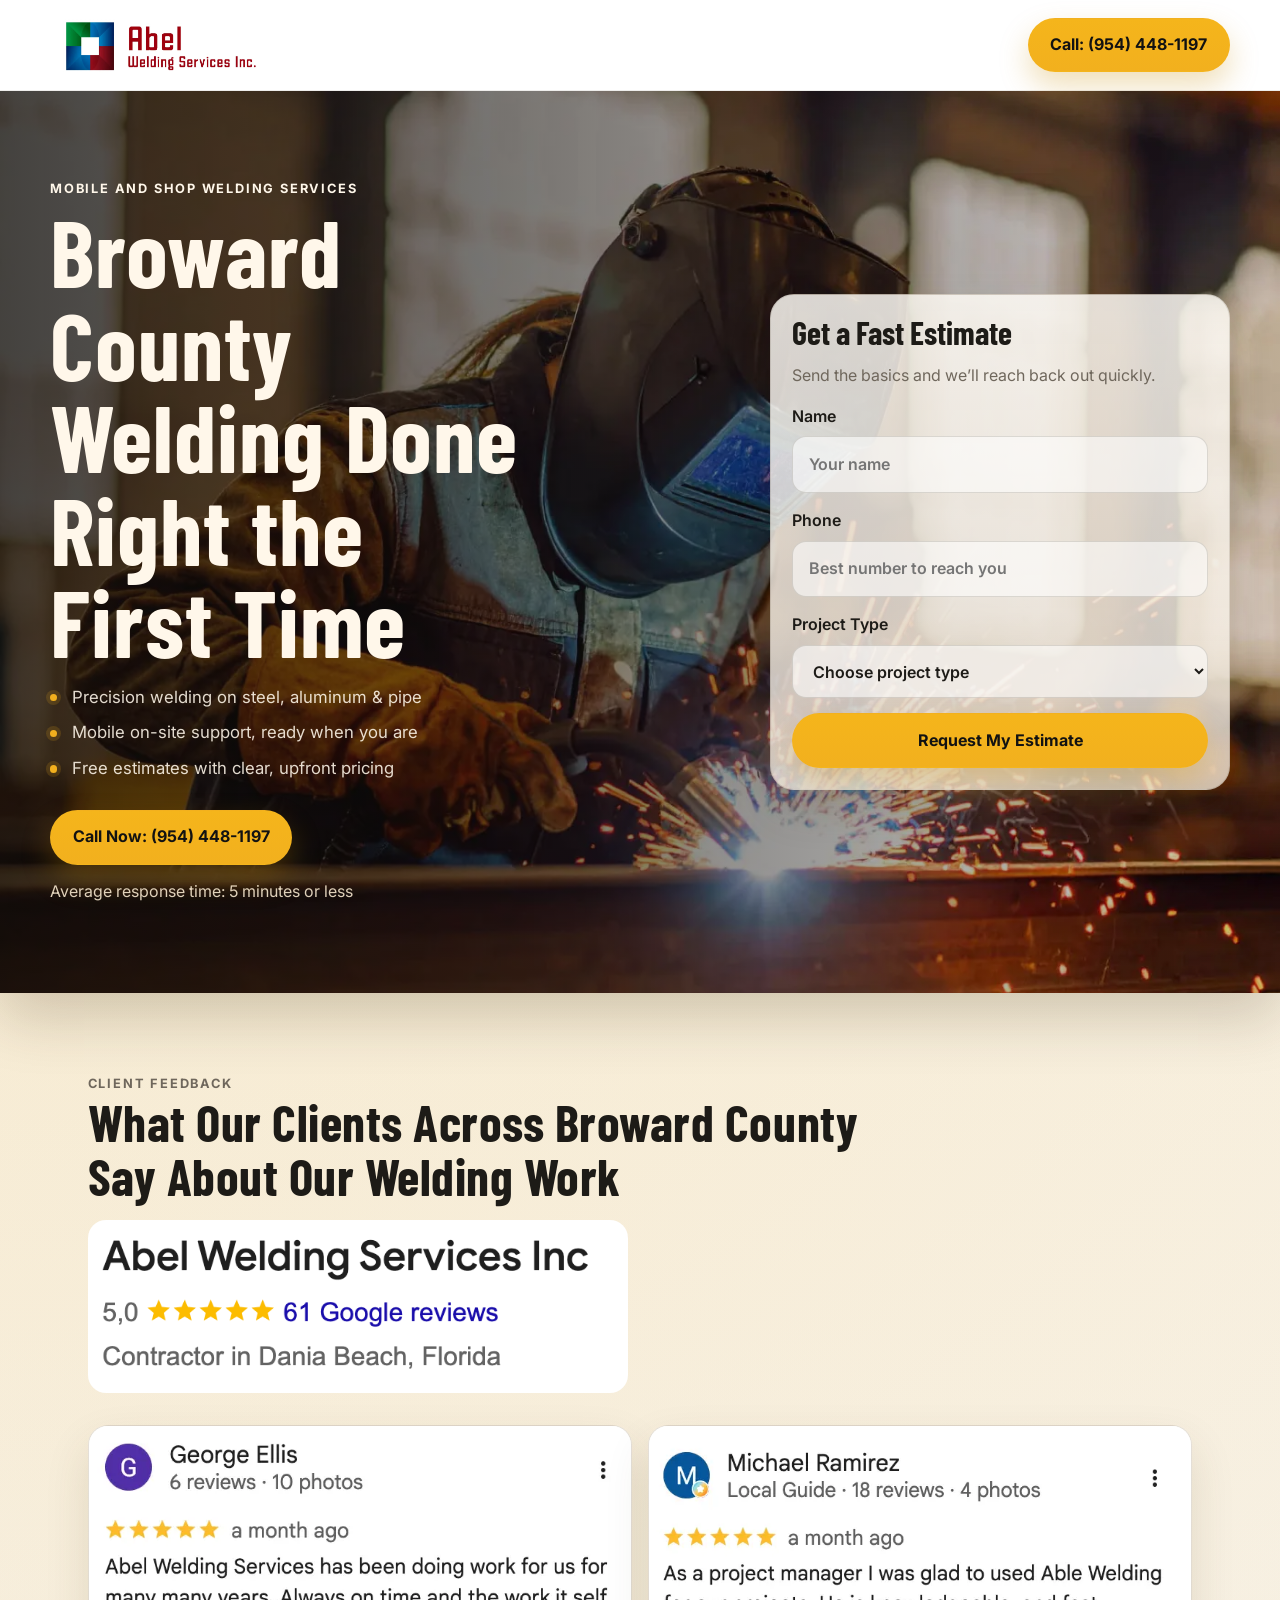
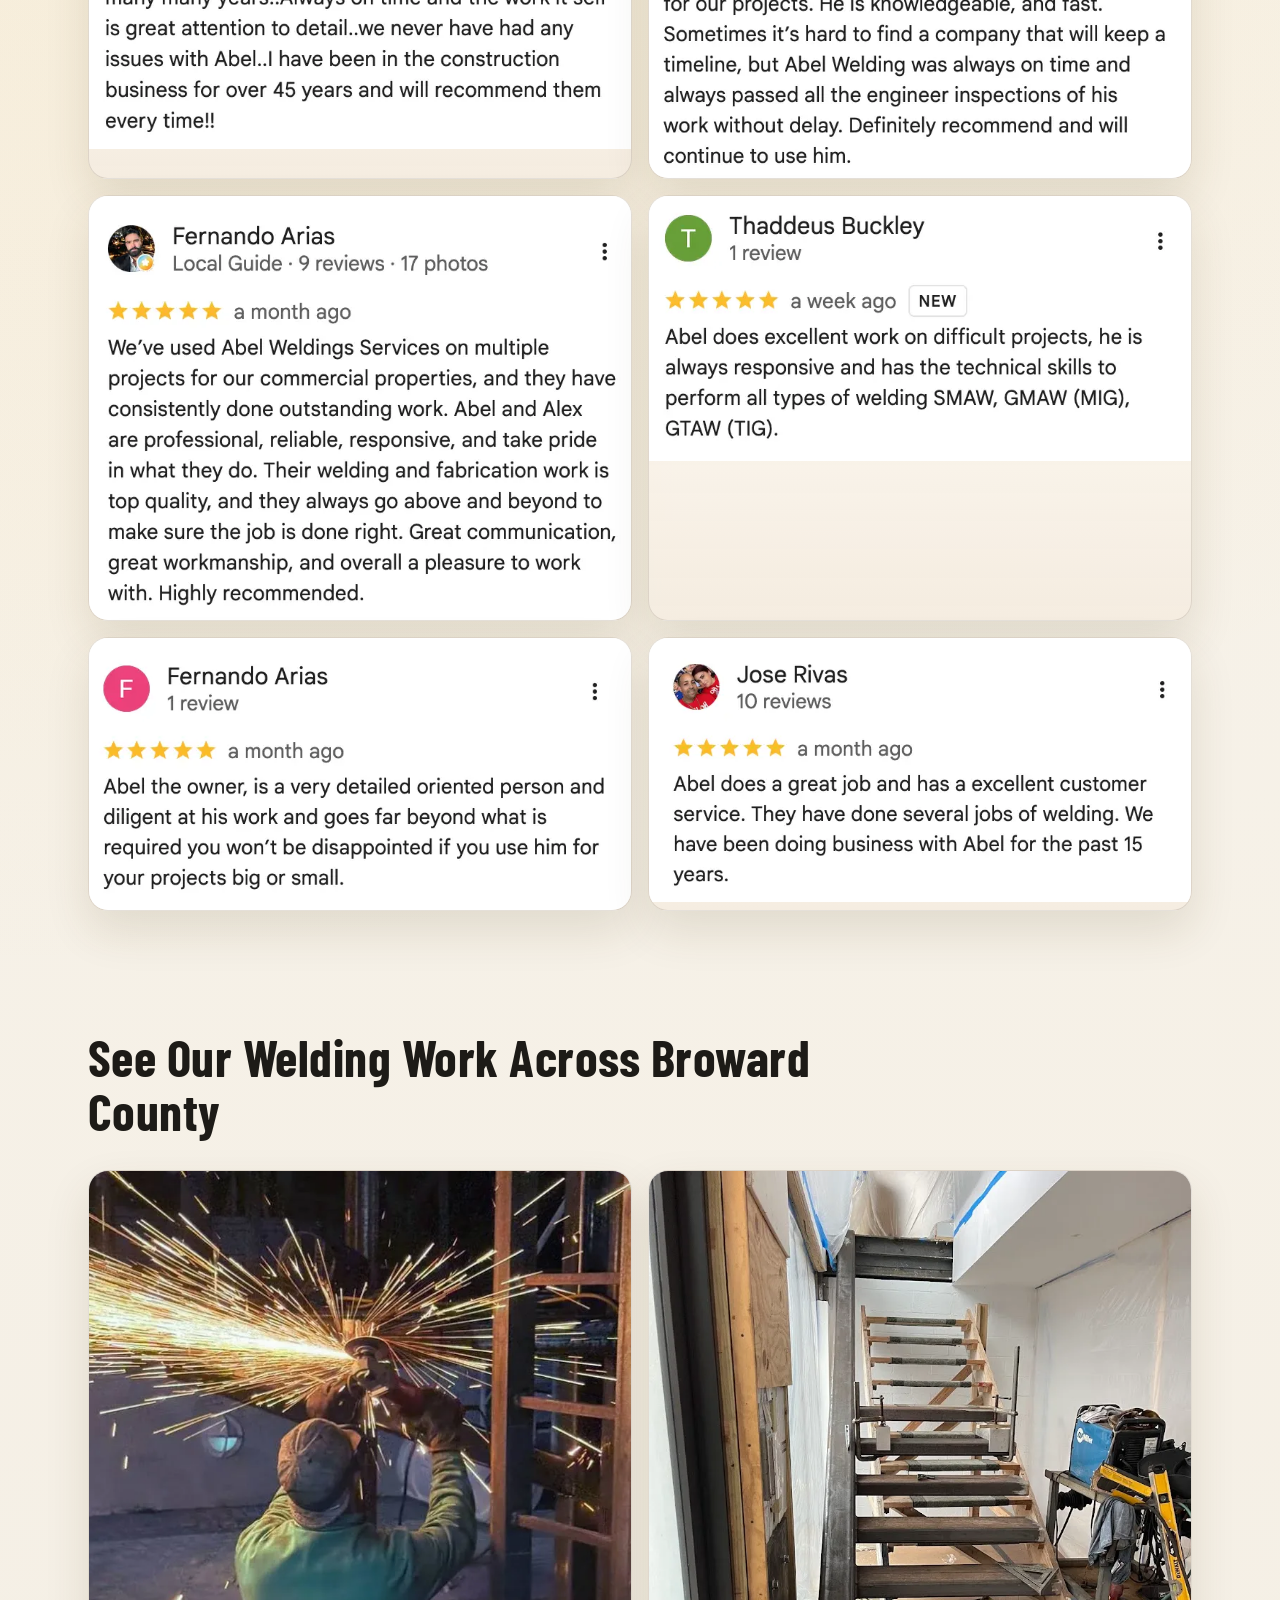
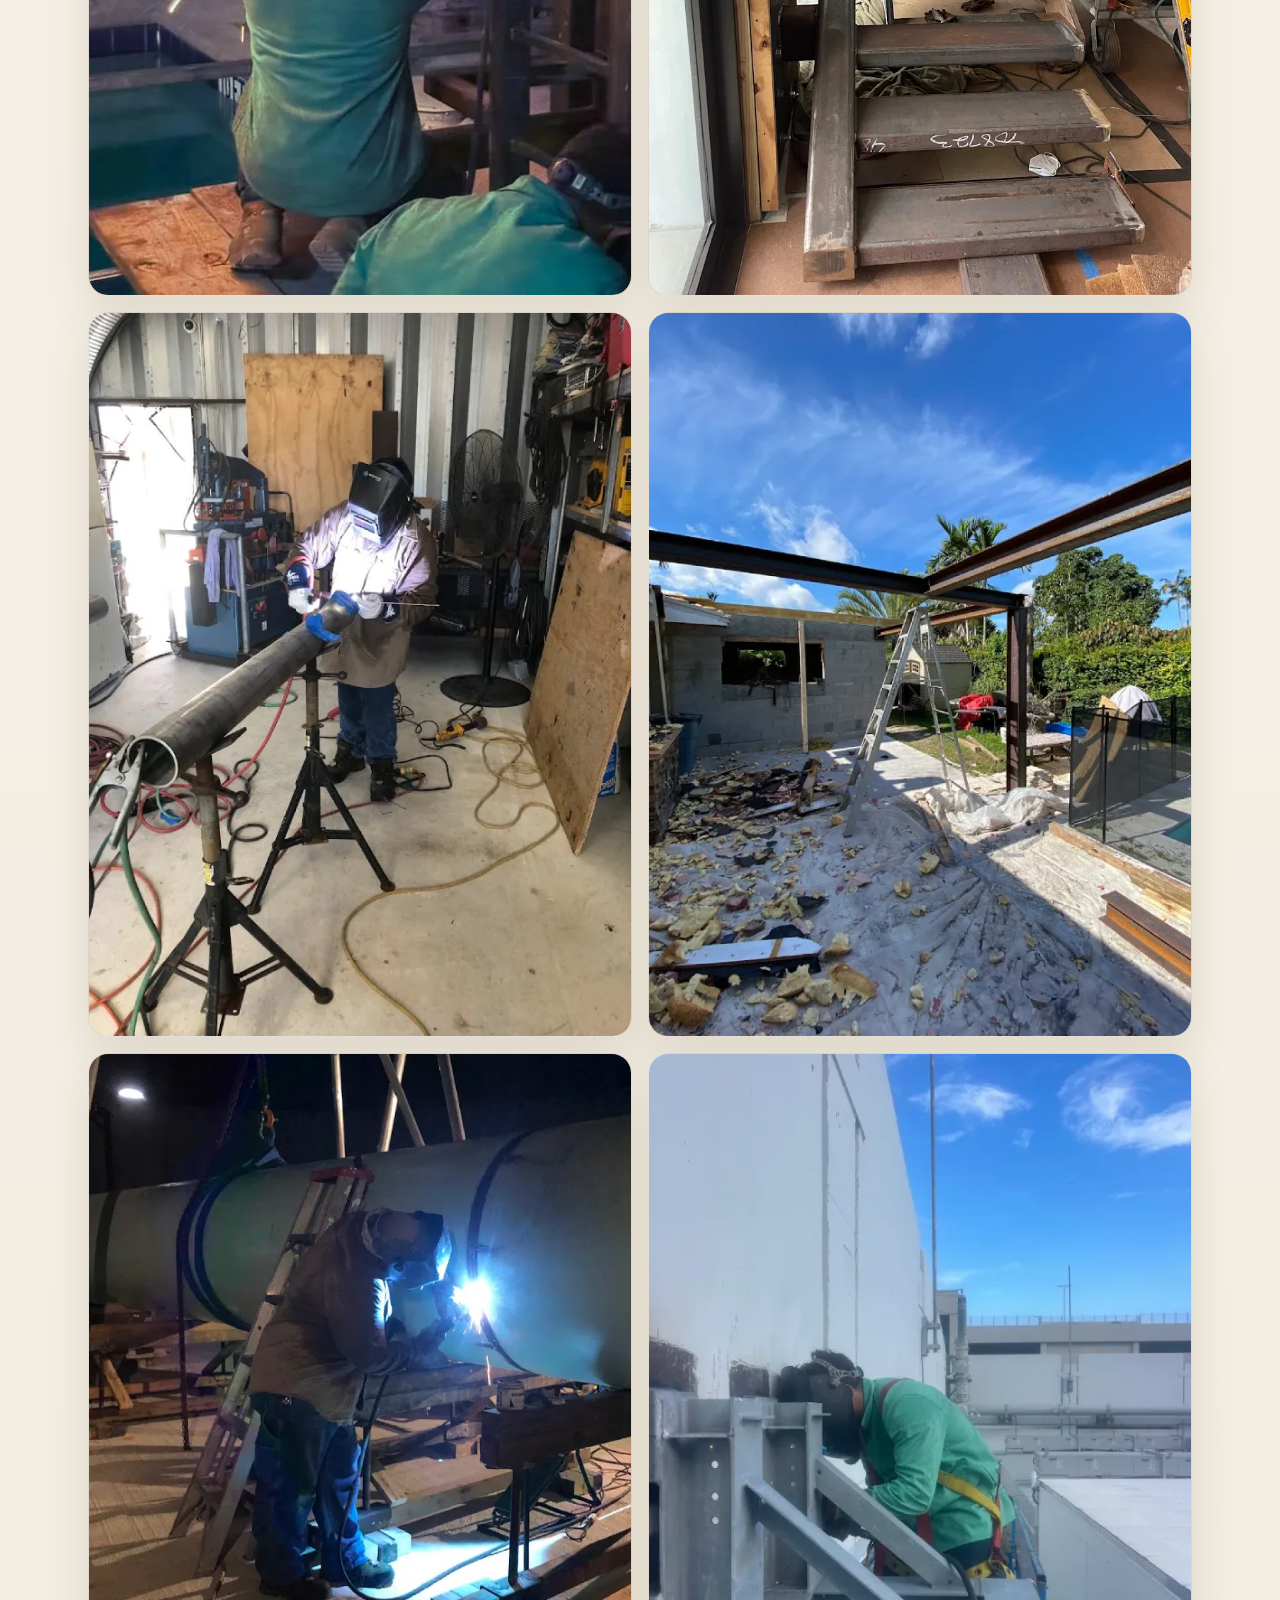
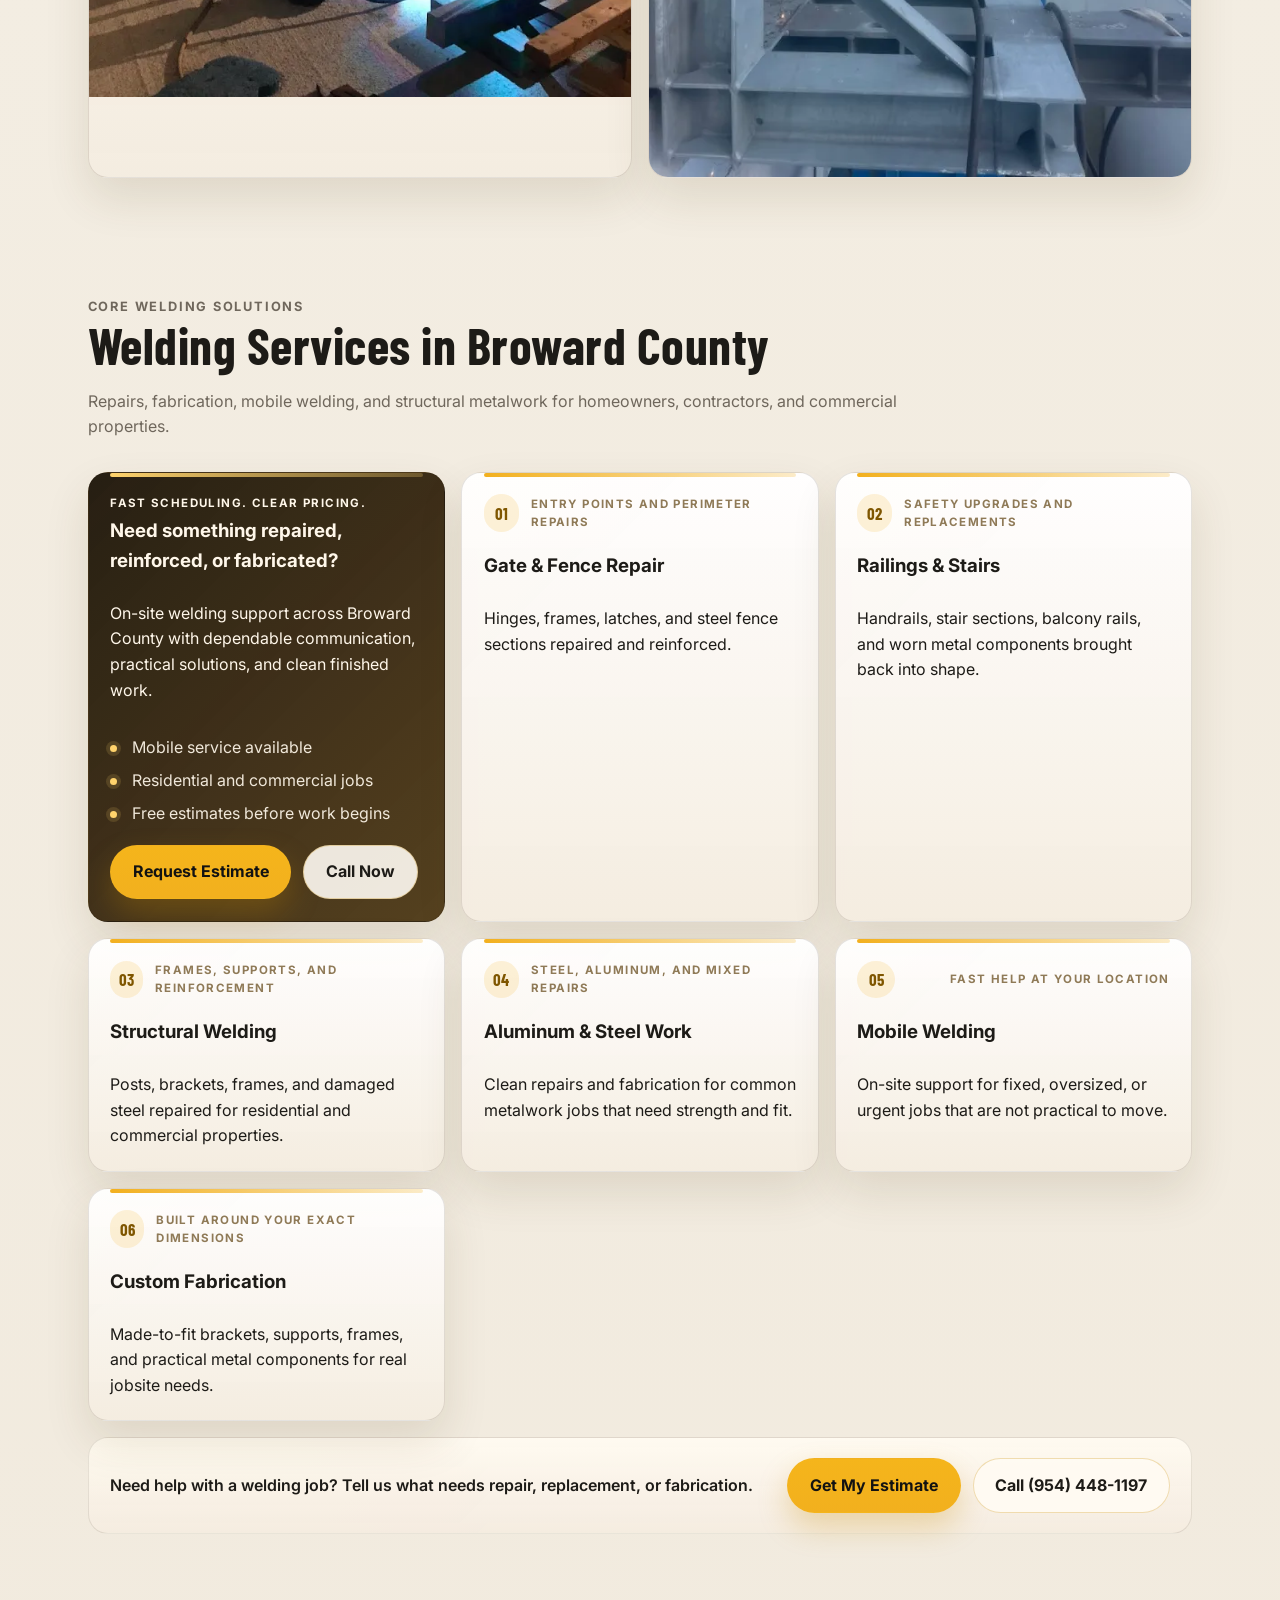
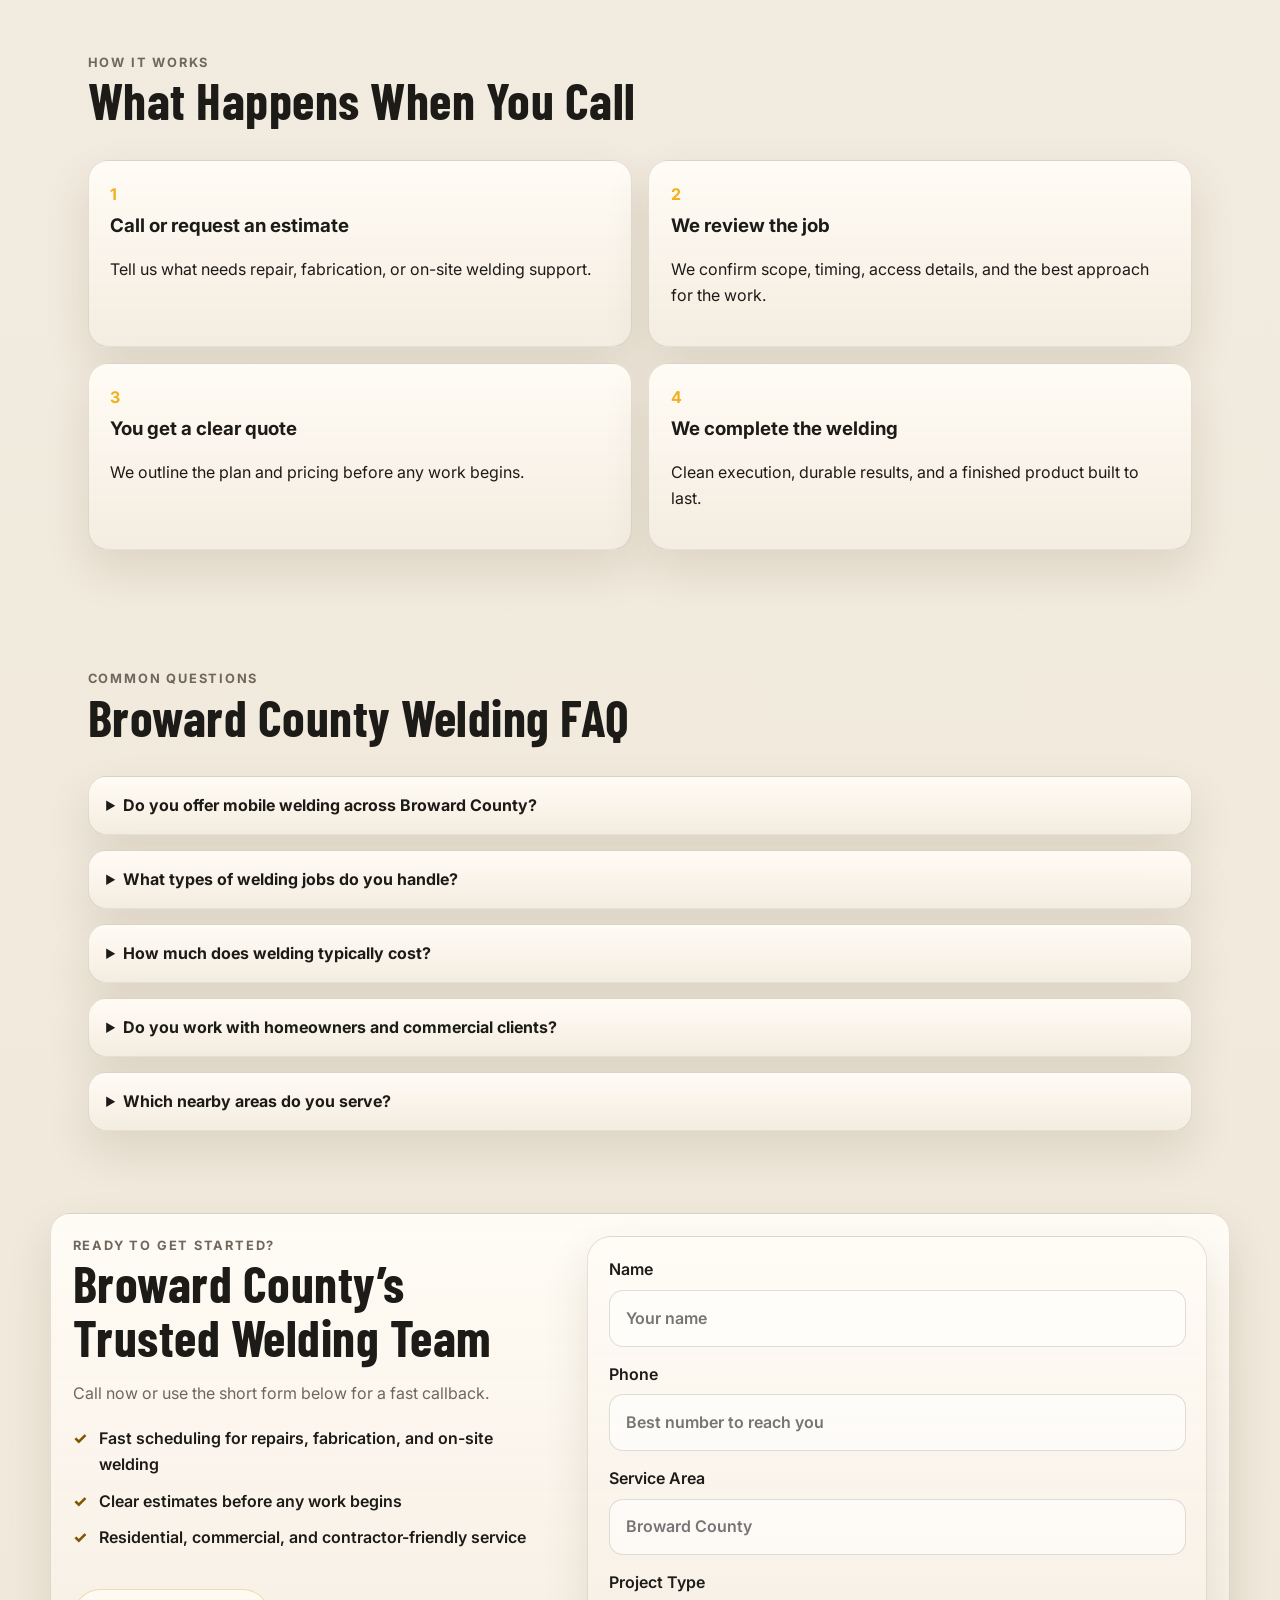
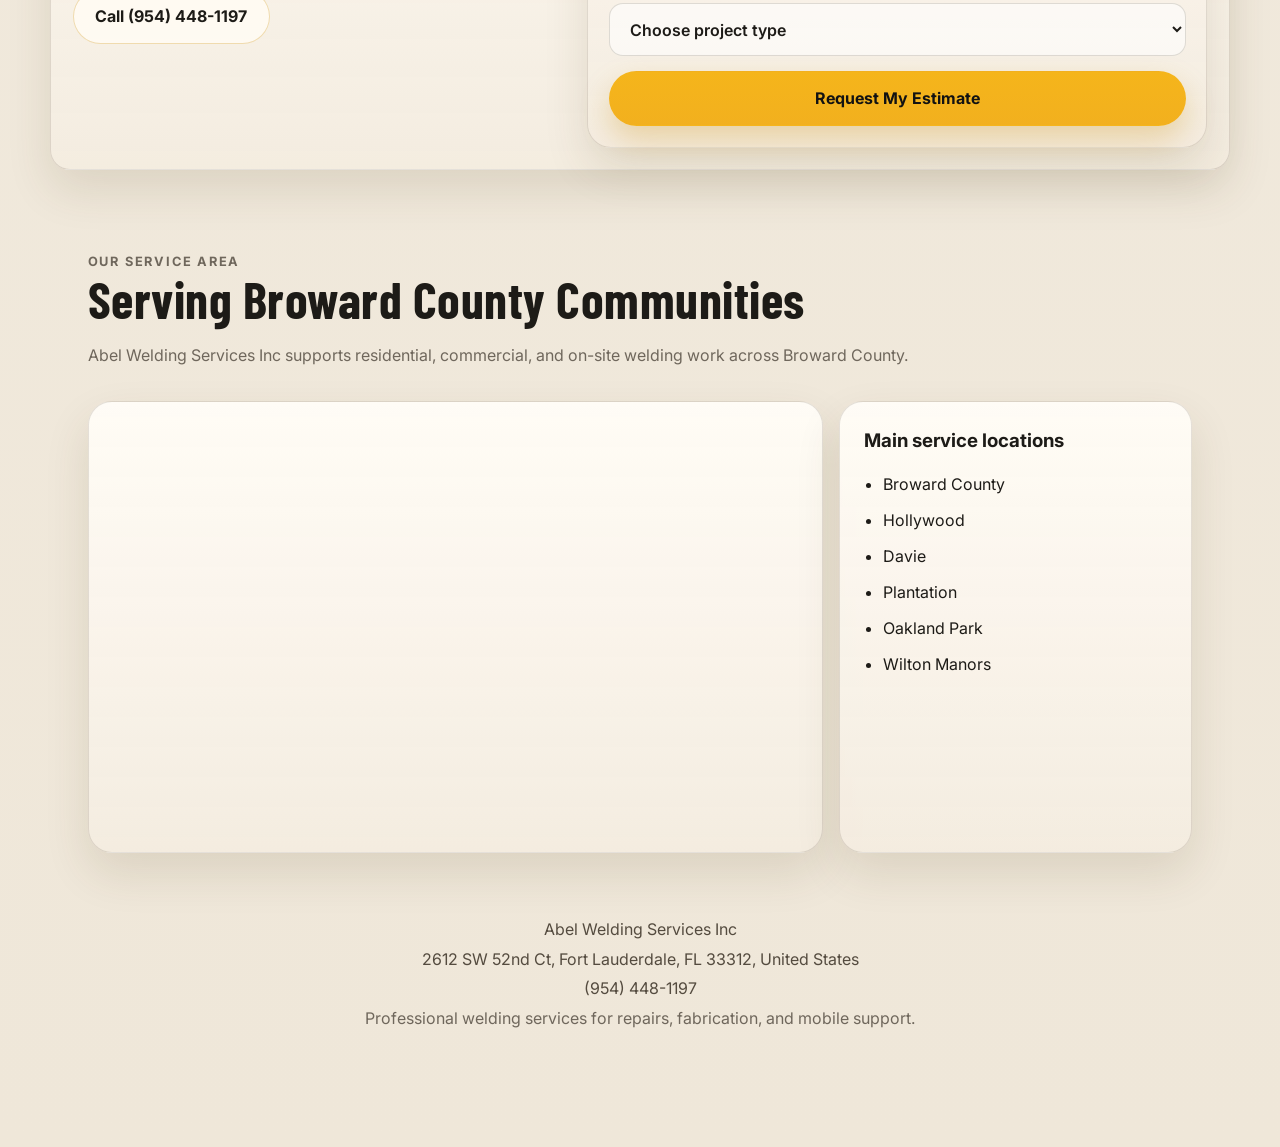
==== index.html @ 149d322f "style: standardize landing page galleries" ====
<!DOCTYPE html>
<html lang="en">
  <head>
    <!-- Google tag (gtag.js) -->
    <script async src="https://www.googletagmanager.com/gtag/js?id=AW-18290450782"></script>
    <script>
      window.dataLayer = window.dataLayer || [];
      function gtag() { dataLayer.push(arguments); }
      gtag("js", new Date());

      gtag("config", "AW-18290450782");
    </script>
    <script>
      function updateTrackedPhoneNumbers(formatted_number, mobile_number) {
        const phonePattern = /\(?954\)?[-.\s]*448[-.\s]*1197/g;
        document.querySelectorAll('a[href^="tel:"]').forEach((link) => {
          link.href = "tel:" + mobile_number;
          link.textContent = link.textContent.replace(phonePattern, formatted_number);
        });
      }

      gtag("config", "AW-18290450782/YguZCLyflNAcEN7CyJFE", {
        phone_conversion_number: "(954) 448-1197",
        phone_conversion_callback: updateTrackedPhoneNumbers
      });
    </script>
    <meta charset="UTF-8" />
    <!-- Google Tag Manager -->
    <script>
      (function(w, d, s, l, i) {
        w[l] = w[l] || [];
        w[l].push({ "gtm.start": new Date().getTime(), event: "gtm.js" });
        var f = d.getElementsByTagName(s)[0],
          j = d.createElement(s),
          dl = l != "dataLayer" ? "&l=" + l : "";
        j.async = true;
        j.src = "https://www.googletagmanager.com/gtm.js?id=" + i + dl;
        f.parentNode.insertBefore(j, f);
      })(window, document, "script", "dataLayer", "GTM-NHBSQKVM");
    </script>
    <!-- End Google Tag Manager -->
    <meta name="viewport" content="width=device-width, initial-scale=1.0" />
    <title>Abel Welding Services | Broward County Welding</title>
    <meta
      name="description"
      content="Abel Welding Services provides residential, commercial, mobile, and repair welding across Broward County with fast response times and free estimates."
    />
    <link rel="preconnect" href="https://fonts.googleapis.com" />
    <link rel="preconnect" href="https://fonts.gstatic.com" crossorigin />
    <link
      href="https://fonts.googleapis.com/css2?family=Barlow+Condensed:wght@500;600;700&family=Inter:wght@400;500;600;700&display=swap"
      rel="stylesheet"
    />
    <link rel="stylesheet" href="style.css" />
    <script type="application/ld+json">
      {
        "@context": "https://schema.org",
        "@type": "LocalBusiness",
        "name": "Abel Welding Services",
        "image": "",
        "telephone": "(954) 448-1197",
        "areaServed": [
          "Broward County",
          "Wilton Manors",
          "Oakland Park",
          "Plantation",
          "Davie",
          "Pompano Beach"
        ],
        "address": {
          "@type": "PostalAddress",
          "streetAddress": "2612 SW 52nd Ct",
          "addressLocality": "Fort Lauderdale",
          "postalCode": "33312",
          "addressRegion": "FL",
          "addressCountry": "US"
        },
        "priceRange": "$$",
        "url": "https://example.com"
      }
    </script>
  </head>
  <body>
    <header class="topbar">
      <a class="brand" href="#" aria-label="Abel Welding Services home">
        <img src="abel-logo.webp" alt="Abel Welding Services Inc." />
      </a>
      <a class="call-pill" href="tel:+19544481197" onclick="gtag('event', 'conversion', {'send_to': 'AW-18290450782/YguZCLyflNAcEN7CyJFE'});">Call: (954) 448-1197</a>
    </header>

    <main>
      <section class="hero">
        <div class="hero-inner">
          <div class="hero-copy">
            <p class="eyebrow">Mobile and shop welding services</p>
            <h1>Broward County Welding Done Right the First Time</h1>
            <ul class="hero-text hero-bullets">
              <li>Precision welding on steel, aluminum &amp; pipe</li>
              <li>Mobile on-site support, ready when you are</li>
              <li>Free estimates with clear, upfront pricing</li>
            </ul>
            <div class="hero-actions">
              <a class="button button-primary" href="tel:+19544481197" onclick="gtag('event', 'conversion', {'send_to': 'AW-18290450782/YguZCLyflNAcEN7CyJFE'});">Call Now: (954) 448-1197</a>
            </div>
            <p class="microcopy">Average response time: 5 minutes or less</p>
          </div>
          <div class="hero-form-wrap">
            <form
              class="quote-form hero-form-card"
              name="estimate-request"
              method="POST"
              data-netlify="true"
              netlify-honeypot="bot-field"
            >
              <input type="hidden" name="form-name" value="estimate-request" />
              <p class="form-hidden">
                <label>
                  Don’t fill this out if you're human:
                  <input name="bot-field" type="text" />
                </label>
              </p>
              <h3>Get a Fast Estimate</h3>
              <p class="hero-form-copy">Send the basics and we’ll reach back out quickly.</p>
              <label>
                Name
                <input type="text" name="name" placeholder="Your name" />
              </label>
              <label>
                Phone
                <input type="tel" name="phone" placeholder="Best number to reach you" />
              </label>
              <label>
                Project Type
                <select name="project">
                  <option selected>Choose project type</option>
                  <option>Gate or fence repair</option>
                  <option>Railing or stair repair</option>
                  <option>Structural welding</option>
                  <option>Mobile welding</option>
                  <option>Custom fabrication</option>
                </select>
              </label>
              <button class="button button-primary" type="submit">Request My Estimate</button>
            </form>
          </div>
        </div>
      </section>

      <section class="section testimonials">
        <div class="section-heading">
          <p class="eyebrow">Client feedback</p>
          <h2>What Our Clients Across Broward County Say About Our Welding Work</h2>
          <img
            class="reviews-summary-image"
            src="google-reviews-summary.png"
            alt="Abel Welding Services Inc Google reviews summary showing 5.0 stars and 61 Google reviews"
          />
        </div>
        <div class="review-grid">
          <article class="review-card">
            <img src="review-1.webp" alt="Google review from George Ellis for Abel Welding Services" />
          </article>
          <article class="review-card">
            <img src="review-2.webp" alt="Google review from Michael Ramirez for Abel Welding Services" />
          </article>
          <article class="review-card">
            <img src="review-3.webp" alt="Google review from Fernando Arias for Abel Welding Services" />
          </article>
          <article class="review-card">
            <img src="review-4.webp" alt="Google review from Thaddeus Buckley for Abel Welding Services" />
          </article>
          <article class="review-card">
            <img src="review-5.webp" alt="Google review from Fernando Arias for Abel Welding Services" />
          </article>
          <article class="review-card">
            <img src="review-6.webp" alt="Google review from Jose Rivas for Abel Welding Services" />
          </article>
        </div>
      </section>

      <section class="section gallery-section">
        <div class="section-heading">
          <h2>See Our Welding Work Across Broward County</h2>
        </div>
        <div class="gallery-grid">
          <div class="gallery-card">
            <img src="abelwelding1.webp" alt="Welder working with heavy sparks on a Broward County project" />
          </div>
          <div class="gallery-card">
            <img src="abelwelding2.webp" alt="Custom steel stair fabrication project in Broward County" />
          </div>
          <div class="gallery-card">
            <img src="abelwelding3.webp" alt="Shop welding on a steel pipe section" />
          </div>
          <div class="gallery-card">
            <img src="abelwelding4.webp" alt="Outdoor structural steel frame installation work" />
          </div>
          <div class="gallery-card">
            <img src="abelwelding5.webp" alt="Night welding work on a large pipe section" />
          </div>
          <div class="gallery-card">
            <img src="abelwelding6.webp" alt="Welder installing structural steel on site" />
          </div>
        </div>
      </section>

      <section class="section services">
        <div class="section-heading">
          <p class="eyebrow">Core welding solutions</p>
          <h2>Welding Services in Broward County</h2>
          <p>
            Repairs, fabrication, mobile welding, and structural metalwork for homeowners,
            contractors, and commercial properties.
          </p>
        </div>
        <div class="service-grid">
          <article class="service-card service-card-featured">
            <p class="service-kicker">Fast Scheduling. Clear Pricing.</p>
            <h3>Need something repaired, reinforced, or fabricated?</h3>
            <p>
              On-site welding support across Broward County with dependable communication,
              practical solutions, and clean finished work.
            </p>
            <ul class="service-feature-list">
              <li>Mobile service available</li>
              <li>Residential and commercial jobs</li>
              <li>Free estimates before work begins</li>
            </ul>
            <div class="service-feature-actions">
              <a class="button button-primary" href="#quote-anchor">Request Estimate</a>
              <a class="button button-secondary" href="tel:+19544481197" onclick="gtag('event', 'conversion', {'send_to': 'AW-18290450782/YguZCLyflNAcEN7CyJFE'});">Call Now</a>
            </div>
          </article>
          <article class="service-card">
            <div class="service-card-top">
              <span class="service-index">01</span>
              <p class="service-label">Entry points and perimeter repairs</p>
            </div>
            <h3>Gate &amp; Fence Repair</h3>
            <p>Hinges, frames, latches, and steel fence sections repaired and reinforced.</p>
          </article>
          <article class="service-card">
            <div class="service-card-top">
              <span class="service-index">02</span>
              <p class="service-label">Safety upgrades and replacements</p>
            </div>
            <h3>Railings &amp; Stairs</h3>
            <p>Handrails, stair sections, balcony rails, and worn metal components brought back into shape.</p>
          </article>
          <article class="service-card">
            <div class="service-card-top">
              <span class="service-index">03</span>
              <p class="service-label">Frames, supports, and reinforcement</p>
            </div>
            <h3>Structural Welding</h3>
            <p>Posts, brackets, frames, and damaged steel repaired for residential and commercial properties.</p>
          </article>
          <article class="service-card">
            <div class="service-card-top">
              <span class="service-index">04</span>
              <p class="service-label">Steel, aluminum, and mixed repairs</p>
            </div>
            <h3>Aluminum &amp; Steel Work</h3>
            <p>Clean repairs and fabrication for common metalwork jobs that need strength and fit.</p>
          </article>
          <article class="service-card">
            <div class="service-card-top">
              <span class="service-index">05</span>
              <p class="service-label">Fast help at your location</p>
            </div>
            <h3>Mobile Welding</h3>
            <p>On-site support for fixed, oversized, or urgent jobs that are not practical to move.</p>
          </article>
          <article class="service-card">
            <div class="service-card-top">
              <span class="service-index">06</span>
              <p class="service-label">Built around your exact dimensions</p>
            </div>
            <h3>Custom Fabrication</h3>
            <p>Made-to-fit brackets, supports, frames, and practical metal components for real jobsite needs.</p>
          </article>
        </div>
        <div class="services-cta-bar">
          <p>Need help with a welding job? Tell us what needs repair, replacement, or fabrication.</p>
          <div class="services-cta-actions">
            <a class="button button-primary" href="#quote-anchor">Get My Estimate</a>
            <a class="button button-secondary" href="tel:+19544481197" onclick="gtag('event', 'conversion', {'send_to': 'AW-18290450782/YguZCLyflNAcEN7CyJFE'});">Call (954) 448-1197</a>
          </div>
        </div>
      </section>

      <section class="section process">
        <div class="section-heading">
          <p class="eyebrow">How it works</p>
          <h2>What Happens When You Call</h2>
        </div>
        <div class="process-grid">
          <article class="process-card">
            <span>1</span>
            <h3>Call or request an estimate</h3>
            <p>Tell us what needs repair, fabrication, or on-site welding support.</p>
          </article>
          <article class="process-card">
            <span>2</span>
            <h3>We review the job</h3>
            <p>We confirm scope, timing, access details, and the best approach for the work.</p>
          </article>
          <article class="process-card">
            <span>3</span>
            <h3>You get a clear quote</h3>
            <p>We outline the plan and pricing before any work begins.</p>
          </article>
          <article class="process-card">
            <span>4</span>
            <h3>We complete the welding</h3>
            <p>Clean execution, durable results, and a finished product built to last.</p>
          </article>
        </div>
      </section>

      <section class="section faq">
        <div class="section-heading">
          <p class="eyebrow">Common questions</p>
          <h2>Broward County Welding FAQ</h2>
        </div>
        <div class="faq-list">
          <details>
            <summary>Do you offer mobile welding across Broward County?</summary>
            <p>
              Yes. Mobile welding is available for many residential, commercial, and job-site
              projects throughout Broward County.
            </p>
          </details>
          <details>
            <summary>What types of welding jobs do you handle?</summary>
            <p>
              Common requests include gates, fences, railings, stairs, support brackets,
              structural repairs, and custom metal fabrication.
            </p>
          </details>
          <details>
            <summary>How much does welding typically cost?</summary>
            <p>
              Pricing depends on the material, access, scope, and whether the work is on-site
              or shop-based. We provide a clear estimate before work begins.
            </p>
          </details>
          <details>
            <summary>Do you work with homeowners and commercial clients?</summary>
            <p>
              Yes. Abel Welding Services supports homeowners, contractors, property managers,
              and businesses across Broward County.
            </p>
          </details>
          <details>
            <summary>Which nearby areas do you serve?</summary>
            <p>
              Service areas across Broward County include Davie, Plantation, Oakland Park,
              Wilton Manors, Hollywood, and nearby communities.
            </p>
          </details>
        </div>
      </section>

      <div id="quote-anchor"></div>
      <section class="section final-cta" id="quote">
        <div class="section-heading">
          <p class="eyebrow">Ready to get started?</p>
          <h2>Broward County’s Trusted Welding Team</h2>
          <p>Call now or use the short form below for a fast callback.</p>
          <ul class="cta-checklist">
            <li>Fast scheduling for repairs, fabrication, and on-site welding</li>
            <li>Clear estimates before any work begins</li>
            <li>Residential, commercial, and contractor-friendly service</li>
          </ul>
          <a class="button button-secondary cta-call-button" href="tel:+19544481197" onclick="gtag('event', 'conversion', {'send_to': 'AW-18290450782/YguZCLyflNAcEN7CyJFE'});">Call (954) 448-1197</a>
        </div>
        <div class="final-grid">
          <form
            class="quote-form"
            name="estimate-request"
            method="POST"
            data-netlify="true"
            netlify-honeypot="bot-field"
          >
            <input type="hidden" name="form-name" value="estimate-request" />
            <p class="form-hidden">
              <label>
                Don’t fill this out if you're human:
                <input name="bot-field" type="text" />
              </label>
            </p>
            <label>
              Name
              <input type="text" name="name" placeholder="Your name" />
            </label>
            <label>
              Phone
              <input type="tel" name="phone" placeholder="Best number to reach you" />
            </label>
            <label>
              Service Area
              <input type="text" name="city" placeholder="Broward County" />
            </label>
            <label>
              Project Type
              <select name="project">
                <option selected>Choose project type</option>
                <option>Gate or fence repair</option>
                <option>Railing or stair repair</option>
                <option>Structural welding</option>
                <option>Mobile welding</option>
                <option>Custom fabrication</option>
              </select>
            </label>
            <button class="button button-primary" type="submit">Request My Estimate</button>
          </form>
        </div>
      </section>

      <section class="section service-area-section">
        <div class="section-heading">
          <p class="eyebrow">Our service area</p>
          <h2>Serving Broward County Communities</h2>
          <p>
            Abel Welding Services Inc supports residential, commercial, and on-site welding work
            across Broward County.
          </p>
        </div>
        <div class="service-area-layout">
          <div class="map-embed">
            <iframe
              src="https://www.google.com/maps/embed?pb=!1m18!1m12!1m3!1d6071.807202824971!2d-80.17773342303232!3d26.05711289633268!2m3!1f0!2f0!3f0!3m2!1i1024!2i768!4f13.1!3m3!1m2!1s0x88d9abd3e7304d5f%3A0xb630e81242011269!2sAbel%20Welding%20Services%20Inc!5e1!3m2!1sen!2sua!4v1783951540785!5m2!1sen!2sua"
              width="600"
              height="450"
              style="border: 0"
              allowfullscreen=""
              loading="lazy"
              referrerpolicy="strict-origin-when-cross-origin"
              title="Abel Welding Services Inc map"
            ></iframe>
          </div>
          <div class="location-list-card">
            <h3>Main service locations</h3>
            <ul class="location-list">
              <li>Broward County</li>
              <li>Hollywood</li>
              <li>Davie</li>
              <li>Plantation</li>
              <li>Oakland Park</li>
              <li>Wilton Manors</li>
            </ul>
          </div>
        </div>
      </section>
    </main>

    <footer class="footer">
      <p>Abel Welding Services Inc</p>
      <p>2612 SW 52nd Ct, Fort Lauderdale, FL 33312, United States</p>
      <p><a href="tel:+19544481197" onclick="gtag('event', 'conversion', {'send_to': 'AW-18290450782/YguZCLyflNAcEN7CyJFE'});">(954) 448-1197</a></p>
      <p class="footer-note">Professional welding services for repairs, fabrication, and mobile support.</p>
    </footer>

    <div class="desktop-estimate-widget">
      <div class="desktop-estimate-widget-card">
        <p>Get Estimate</p>
        <p>Need a welder in Broward County? Call now or jump straight to the form.</p>
        <div class="desktop-estimate-actions">
          <a class="button button-primary" href="#quote-anchor">Request Estimate</a>
          <a class="button button-secondary" href="tel:+19544481197" onclick="gtag('event', 'conversion', {'send_to': 'AW-18290450782/YguZCLyflNAcEN7CyJFE'});">Call (954) 448-1197</a>
        </div>
      </div>
    </div>

    <div class="mobile-cta">
      <a href="tel:+19544481197" onclick="gtag('event', 'conversion', {'send_to': 'AW-18290450782/YguZCLyflNAcEN7CyJFE'});">Call Now: (954) 448-1197</a>
    </div>
    <script src="form-tracking.js"></script>
    <script>
      const heroSection = document.querySelector(".hero");
      const desktopEstimateWidget = document.querySelector(".desktop-estimate-widget");
      const mobileCta = document.querySelector(".mobile-cta");

      function updateDesktopEstimateWidget() {
        if (!desktopEstimateWidget) return;

        if (window.innerWidth <= 980) {
          desktopEstimateWidget.classList.remove("is-visible");
          return;
        }

        if (!heroSection) {
          desktopEstimateWidget.classList.add("is-visible");
          return;
        }

        const heroBottom = heroSection.getBoundingClientRect().bottom;
        desktopEstimateWidget.classList.toggle("is-visible", heroBottom <= 0);
      }

      function updateMobileCta() {
        if (!mobileCta) return;

        if (window.innerWidth > 720) {
          mobileCta.classList.remove("is-visible");
          return;
        }

        const scrollableHeight = document.documentElement.scrollHeight - window.innerHeight;
        const threshold = Math.max(scrollableHeight * 0.1, 80);
        mobileCta.classList.toggle("is-visible", window.scrollY > threshold);
      }

      updateDesktopEstimateWidget();
      updateMobileCta();
      window.addEventListener("scroll", updateDesktopEstimateWidget, { passive: true });
      window.addEventListener("scroll", updateMobileCta, { passive: true });
      window.addEventListener("resize", updateDesktopEstimateWidget);
      window.addEventListener("resize", updateMobileCta);
    </script>
  </body>
</html>
---- style.css ----
:root {
  --bg: #f5f1e8;
  --panel: #fffdf9;
  --panel-alt: #f1ebe0;
  --text: #1d1b17;
  --muted: #6f675c;
  --accent: #f2b01e;
  --accent-strong: #c88d00;
  --border: rgba(41, 31, 12, 0.12);
  --shadow: 0 20px 45px rgba(78, 56, 16, 0.12);
  --radius: 22px;
}

* {
  box-sizing: border-box;
}

html {
  scroll-behavior: smooth;
}

body {
  margin: 0;
  font-family: "Inter", sans-serif;
  background:
    radial-gradient(circle at top left, rgba(242, 176, 30, 0.18), transparent 28%),
    linear-gradient(180deg, #f9f5ed 0%, #f3ede2 52%, #efe7d9 100%);
  color: var(--text);
  line-height: 1.6;
}

a {
  color: inherit;
  text-decoration: none;
}

button,
input,
select {
  font: inherit;
}

.section,
.footer {
  width: min(1180px, calc(100% - 2rem));
  margin: 0 auto;
}

.topbar {
  position: sticky;
  top: 0;
  z-index: 20;
  width: 100%;
  margin: 0;
  display: flex;
  align-items: center;
  justify-content: space-between;
  gap: 1rem;
  padding: 1rem max(1rem, calc((100% - 1180px) / 2));
  background: #ffffff;
  border-bottom: 1px solid rgba(41, 31, 12, 0.08);
}

.brand {
  display: flex;
  align-items: center;
  flex-shrink: 0;
}

.brand img {
  display: block;
  width: auto;
  height: 58px;
}

.call-pill,
.button {
  display: inline-flex;
  align-items: center;
  justify-content: center;
  gap: 0.5rem;
  min-height: 3.25rem;
  padding: 0.85rem 1.35rem;
  border-radius: 999px;
  border: 1px solid transparent;
  font-weight: 700;
  transition: transform 180ms ease, box-shadow 180ms ease, background 180ms ease;
}

.call-pill,
.button-primary {
  background: linear-gradient(180deg, #f5b51b 0%, var(--accent) 100%);
  color: #121212;
  box-shadow: 0 14px 30px rgba(200, 141, 0, 0.28);
}

.call-pill:hover,
.button-primary:hover {
  transform: translateY(-1px);
  background: linear-gradient(180deg, #ffca46 0%, var(--accent-strong) 100%);
}

.button-secondary {
  border-color: rgba(200, 141, 0, 0.28);
  background: rgba(255, 251, 243, 0.9);
  color: var(--text);
}

.button-secondary:hover {
  transform: translateY(-1px);
  background: rgba(242, 176, 30, 0.14);
}

.hero {
  display: block;
  width: 100%;
  margin-top: 0;
  padding: 5.5rem 0;
  background:
    linear-gradient(90deg, rgba(16, 13, 9, 0.78) 0%, rgba(16, 13, 9, 0.55) 42%, rgba(16, 13, 9, 0.18) 100%),
    url("welding.webp") center center / cover no-repeat;
  box-shadow: 0 24px 55px rgba(53, 35, 8, 0.2);
  overflow: hidden;
}

.hero-inner {
  width: min(1180px, calc(100% - 3rem));
  margin: 0 auto;
  display: grid;
  grid-template-columns: minmax(0, 1fr) minmax(360px, 460px);
  gap: 2.5rem;
  align-items: center;
}

.hero-copy {
  max-width: 40rem;
}

.hero h1,
.section h2 {
  margin: 0;
  font-family: "Barlow Condensed", sans-serif;
  letter-spacing: 0.01em;
}

.hero h1 {
  max-width: 11ch;
  font-size: clamp(3.2rem, 8vw, 5.9rem);
  line-height: 0.98;
}

.section h2 {
  line-height: 1.06;
}

.hero-text,
.section-heading p,
.footer-note {
  color: var(--muted);
}

.hero-text {
  max-width: 60ch;
  margin: 1rem 0 0;
  font-size: 1.05rem;
  color: rgba(255, 247, 234, 0.88);
}

.hero-bullets {
  padding: 0;
  list-style: none;
}

.hero-bullets li {
  position: relative;
  padding-left: 1.4rem;
}

.hero-bullets li + li {
  margin-top: 0.55rem;
}

.hero-bullets li::before {
  content: "";
  position: absolute;
  left: 0;
  top: 0.62em;
  width: 0.46rem;
  height: 0.46rem;
  border-radius: 999px;
  background: var(--accent);
  box-shadow: 0 0 0 4px rgba(242, 176, 30, 0.16);
}

.hero-actions {
  display: flex;
  flex-wrap: wrap;
  gap: 1rem;
  margin: 1.75rem 0 0.9rem;
}

.hero-form-wrap {
  width: 100%;
  max-width: 460px;
  justify-self: end;
}

.hero-form-card {
  gap: 0.9rem;
  padding: 1.4rem;
  background:
    linear-gradient(180deg, rgba(255, 252, 246, 0.86), rgba(244, 236, 224, 0.8)),
    linear-gradient(135deg, rgba(242, 176, 30, 0.12), transparent 56%);
}

.hero-form-card h3 {
  margin: 0;
  font-family: "Barlow Condensed", sans-serif;
  font-size: 2rem;
  line-height: 1;
}

.hero-form-copy {
  margin: 0;
  color: var(--muted);
}

.microcopy {
  margin: 0;
  color: rgba(255, 240, 214, 0.86);
}

.hero .brand-name,
.hero h1,
.hero .eyebrow {
  color: #fff7ea;
}

.eyebrow {
  margin: 0 0 0.35rem;
  color: var(--accent);
  text-transform: uppercase;
  letter-spacing: 0.14em;
  font-size: 0.8rem;
  font-weight: 700;
}

.stat-card,
.review-card,
.service-card,
.gallery-card,
.process-card,
.faq-list details,
.quote-form,
.final-cta {
  border: 1px solid var(--border);
  background: linear-gradient(180deg, rgba(255, 252, 246, 0.98), rgba(244, 236, 224, 0.92));
  box-shadow: var(--shadow);
}

.gallery-card span,
.process-card span {
  display: inline-block;
  color: var(--accent);
  font-weight: 700;
}

.section {
  margin-top: 2.75rem;
  padding: 2.35rem;
  border-radius: var(--radius);
}

.section-heading {
  max-width: 52rem;
  margin-bottom: 2rem;
}

.section-heading > * {
  margin-top: 0;
  margin-bottom: 0;
}

.section-heading > * + * {
  margin-top: 1.05rem;
}

.reviews-summary-image {
  display: block;
  width: min(100%, 540px);
  border-radius: 18px;
}

.section h2 {
  font-size: clamp(2.1rem, 4vw, 3.4rem);
}

.stat-grid,
.review-grid,
.service-grid,
.gallery-grid,
.process-grid,
.final-grid,
.service-area-layout {
  display: grid;
  gap: 1rem;
}

.stat-grid {
  grid-template-columns: repeat(4, minmax(0, 1fr));
}

.review-grid,
.gallery-grid,
.process-grid {
  grid-template-columns: repeat(2, minmax(0, 1fr));
}

.service-grid {
  grid-template-columns: repeat(3, minmax(0, 1fr));
  align-items: stretch;
}

.stat-card,
.review-card,
.service-card,
.gallery-card,
.process-card,
.final-cta {
  border-radius: 20px;
  padding: 1.35rem;
}

.stat-card strong,
.service-card h3,
.process-card h3 {
  display: block;
  margin-bottom: 0.55rem;
}

.service-card h3,
.process-card h3 {
  margin-top: 0.2rem;
}

.service-card {
  position: relative;
  display: flex;
  flex-direction: column;
  justify-content: flex-start;
  min-height: 220px;
  background:
    linear-gradient(180deg, rgba(255, 255, 255, 0.95), rgba(244, 236, 224, 0.96)),
    linear-gradient(135deg, rgba(242, 176, 30, 0.08), transparent 52%);
}

.service-card::before {
  content: "";
  position: absolute;
  left: 1.35rem;
  right: 1.35rem;
  top: 0;
  height: 4px;
  border-radius: 999px;
  background: linear-gradient(90deg, var(--accent), rgba(242, 176, 30, 0.24));
}

.service-card-featured {
  justify-content: flex-end;
  background:
    linear-gradient(135deg, rgba(32, 24, 13, 0.97), rgba(72, 50, 14, 0.92)),
    linear-gradient(135deg, rgba(242, 176, 30, 0.2), transparent 60%);
  color: #fff7ea;
}

.service-card-featured::before {
  background: linear-gradient(90deg, #ffd36c, rgba(255, 211, 108, 0.26));
}

.service-card-featured h3,
.service-card-featured p {
  color: inherit;
}

.service-feature-list {
  margin: 1rem 0 0;
  padding: 0;
  list-style: none;
}

.service-feature-list li {
  position: relative;
  padding-left: 1.35rem;
  color: rgba(255, 247, 234, 0.92);
}

.service-feature-list li + li {
  margin-top: 0.45rem;
}

.service-feature-list li::before {
  content: "";
  position: absolute;
  left: 0;
  top: 0.62em;
  width: 0.45rem;
  height: 0.45rem;
  border-radius: 999px;
  background: #ffd36c;
  box-shadow: 0 0 0 4px rgba(255, 211, 108, 0.14);
}

.service-feature-actions {
  display: flex;
  flex-wrap: wrap;
  gap: 0.75rem;
  margin-top: 1.15rem;
}

.service-kicker,
.service-label {
  margin: 0;
  text-transform: uppercase;
  letter-spacing: 0.12em;
  font-size: 0.72rem;
  font-weight: 700;
}

.service-kicker {
  color: #ffd36c;
}

.service-card-top {
  display: flex;
  align-items: center;
  justify-content: space-between;
  gap: 0.75rem;
  margin-bottom: 1rem;
}

.service-index {
  display: inline-flex;
  align-items: center;
  justify-content: center;
  width: 2.35rem;
  height: 2.35rem;
  border-radius: 999px;
  background: rgba(242, 176, 30, 0.16);
  color: #7f5600;
  font-family: "Barlow Condensed", sans-serif;
  font-size: 1.05rem;
  font-weight: 700;
}

.service-label {
  color: #8f7a57;
}

.service-card p:last-child {
  margin-bottom: 0;
}

.services-cta-bar {
  margin-top: 1rem;
  padding: 1.25rem 1.35rem;
  border-radius: 20px;
  border: 1px solid rgba(41, 31, 12, 0.1);
  background:
    linear-gradient(180deg, rgba(255, 250, 241, 0.96), rgba(244, 236, 224, 0.94)),
    linear-gradient(135deg, rgba(242, 176, 30, 0.1), transparent 60%);
  display: flex;
  align-items: center;
  justify-content: space-between;
  gap: 1rem;
}

.services-cta-bar p {
  margin: 0;
  max-width: 42rem;
  font-weight: 600;
}

.services-cta-actions {
  display: flex;
  flex-wrap: wrap;
  gap: 0.75rem;
}

.gallery-card {
  min-height: 280px;
  overflow: hidden;
  padding: 0;
}

.review-card {
  overflow: hidden;
  padding: 0;
}

.review-card img,
.gallery-card img {
  display: block;
  width: 100%;
  height: auto;
}

.faq-list {
  display: grid;
  gap: 0.9rem;
}

.faq-list details {
  border-radius: 18px;
  padding: 1rem 1.1rem;
}

.faq-list summary {
  cursor: pointer;
  font-weight: 700;
}

.faq-list p {
  margin: 0.85rem 0 0;
  color: var(--muted);
}

.final-grid {
  grid-template-columns: minmax(0, 1fr);
  align-items: start;
  justify-items: end;
}

.final-cta {
  display: grid;
  grid-template-columns: minmax(0, 1fr) minmax(0, 620px);
  gap: 2rem;
  align-items: start;
}

.final-cta .section-heading {
  max-width: 34rem;
  margin-bottom: 0;
}

.cta-checklist {
  display: grid;
  gap: 0.7rem;
  margin: 1.2rem 0 1.35rem;
  padding: 0;
  list-style: none;
}

.cta-checklist li {
  position: relative;
  padding-left: 1.65rem;
  color: var(--text);
  font-weight: 600;
}

.cta-checklist li::before {
  content: "\2713";
  position: absolute;
  left: 0;
  top: 0;
  color: #7f5600;
  font-weight: 800;
}

.cta-call-button {
  width: fit-content;
}

.final-cta .final-grid {
  grid-column: 2;
}

.service-area-layout {
  grid-template-columns: 1.35fr 0.65fr;
  align-items: stretch;
}

.button-large {
  min-height: 4.25rem;
  font-size: 1.05rem;
}

.quote-form {
  display: grid;
  gap: 0.95rem;
  border-radius: 24px;
  padding: 1.3rem;
  background: linear-gradient(180deg, rgba(255, 252, 246, 0.84), rgba(244, 236, 224, 0.78));
}

.final-grid .quote-form {
  width: min(100%, 620px);
}

.quote-form label {
  display: grid;
  gap: 0.45rem;
  font-weight: 600;
}

.form-hidden {
  display: none;
}

.quote-form input,
.quote-form select {
  width: 100%;
  padding: 0.9rem 1rem;
  border-radius: 14px;
  border: 1px solid rgba(41, 31, 12, 0.14);
  background: rgba(255, 255, 255, 0.58);
  color: var(--text);
}

.quote-form option {
  color: #111111;
}

.map-embed,
.location-list-card {
  border: 1px solid var(--border);
  background: linear-gradient(180deg, rgba(255, 252, 246, 0.98), rgba(244, 236, 224, 0.92));
  box-shadow: var(--shadow);
  border-radius: 24px;
  overflow: hidden;
}

.map-embed iframe {
  display: block;
  width: 100%;
  min-height: 100%;
}

.location-list-card {
  padding: 1.5rem;
}

.location-list-card h3 {
  margin-top: 0;
  margin-bottom: 1rem;
}

.location-list {
  margin: 0;
  padding-left: 1.2rem;
}

.location-list li + li {
  margin-top: 0.65rem;
}

.footer {
  padding: 1.4rem 0 7rem;
  text-align: center;
  color: #544b3f;
}

.footer p {
  margin: 0.25rem 0;
}

.desktop-estimate-widget {
  display: none;
}

.desktop-estimate-widget.is-visible {
  opacity: 1;
  transform: translateY(0);
  pointer-events: auto;
}

.desktop-estimate-widget-card {
  border: 1px solid rgba(41, 31, 12, 0.14);
  border-radius: 22px;
  padding: 1.1rem;
  background: rgba(255, 252, 246, 0.94);
  box-shadow: 0 20px 45px rgba(53, 35, 8, 0.18);
  backdrop-filter: blur(14px);
}

.desktop-estimate-widget-card p {
  margin: 0;
}

.desktop-estimate-widget-card p:first-child {
  font-family: "Barlow Condensed", sans-serif;
  font-size: 1.75rem;
  line-height: 1;
}

.desktop-estimate-widget-card p + p {
  margin-top: 0.45rem;
  color: var(--muted);
}

.desktop-estimate-actions {
  display: grid;
  gap: 0.7rem;
  margin-top: 0.95rem;
}

.mobile-cta {
  position: fixed;
  left: 0;
  right: 0;
  bottom: 0;
  z-index: 30;
  display: none;
  grid-template-columns: 1fr;
  gap: 0.75rem;
  padding: 0.85rem 1rem calc(0.85rem + env(safe-area-inset-bottom));
  background: rgba(249, 245, 237, 0.96);
  backdrop-filter: blur(12px);
  border-top: 1px solid rgba(41, 31, 12, 0.1);
  transform: translateY(calc(100% + env(safe-area-inset-bottom)));
  opacity: 0;
  pointer-events: none;
  transition: transform 180ms ease, opacity 180ms ease;
}

.mobile-cta a {
  display: inline-flex;
  justify-content: center;
  align-items: center;
  min-height: 3.3rem;
  border-radius: 999px;
  font-weight: 800;
  text-align: center;
  padding: 0 0.9rem;
}

.mobile-cta a:first-child {
  background: linear-gradient(180deg, #f5b51b 0%, var(--accent) 100%);
  color: #111111;
}

.mobile-cta.is-visible {
  transform: translateY(0);
  opacity: 1;
  pointer-events: auto;
}

@media (min-width: 981px) {
  .desktop-estimate-widget {
    position: fixed;
    right: 1.5rem;
    bottom: 1.5rem;
    z-index: 25;
    display: block;
    width: min(320px, calc(100vw - 3rem));
    opacity: 0;
    transform: translateY(1.5rem);
    pointer-events: none;
    transition: transform 180ms ease, opacity 180ms ease;
  }
}

@media (max-width: 980px) {
  .hero-inner,
  .final-cta,
  .final-grid,
  .service-area-layout,
  .stat-grid,
  .review-grid,
  .service-grid,
  .gallery-grid,
  .process-grid {
    grid-template-columns: 1fr;
  }

  .hero {
    padding-top: 4.5rem;
  }

  .final-cta .final-grid {
    grid-column: auto;
  }

  .hero-copy {
    max-width: 100%;
  }

  .hero-form-wrap {
    max-width: 100%;
    justify-self: stretch;
  }

  .services-cta-bar {
    flex-direction: column;
    align-items: flex-start;
  }
}

@media (max-width: 720px) {
  .hero-copy > .eyebrow {
    display: none;
  }

  .topbar {
    padding: 0.7rem 0.9rem;
    gap: 0.6rem;
  }

  .call-pill {
    min-height: 2.75rem;
    padding: 0.65rem 0.8rem;
    font-size: 0.8rem;
    flex-shrink: 1;
    min-width: 0;
    white-space: nowrap;
  }

  .brand img {
    height: 40px;
  }

  .section,
  .footer {
    width: min(1180px, calc(100% - 1rem));
  }

  .hero h1 {
    max-width: 100%;
    font-size: clamp(2.6rem, 15vw, 4rem);
  }

  .hero {
    padding: 2rem 0 4rem;
    background:
      linear-gradient(180deg, rgba(16, 13, 9, 0.72) 0%, rgba(16, 13, 9, 0.45) 100%),
      url("welding.webp") center center / cover no-repeat;
  }

  .hero-inner {
    width: min(1180px, calc(100% - 2rem));
  }

  .hero-actions {
    justify-content: center;
  }

  .hero-actions .button {
    width: 100%;
    max-width: 22rem;
  }

  .service-feature-actions,
  .services-cta-actions {
    width: 100%;
  }

  .service-feature-actions .button,
  .services-cta-actions .button {
    width: 100%;
  }

  .cta-call-button {
    width: 100%;
  }

  .section {
    padding: 1.35rem;
  }

  .mobile-cta {
    display: grid;
  }
}
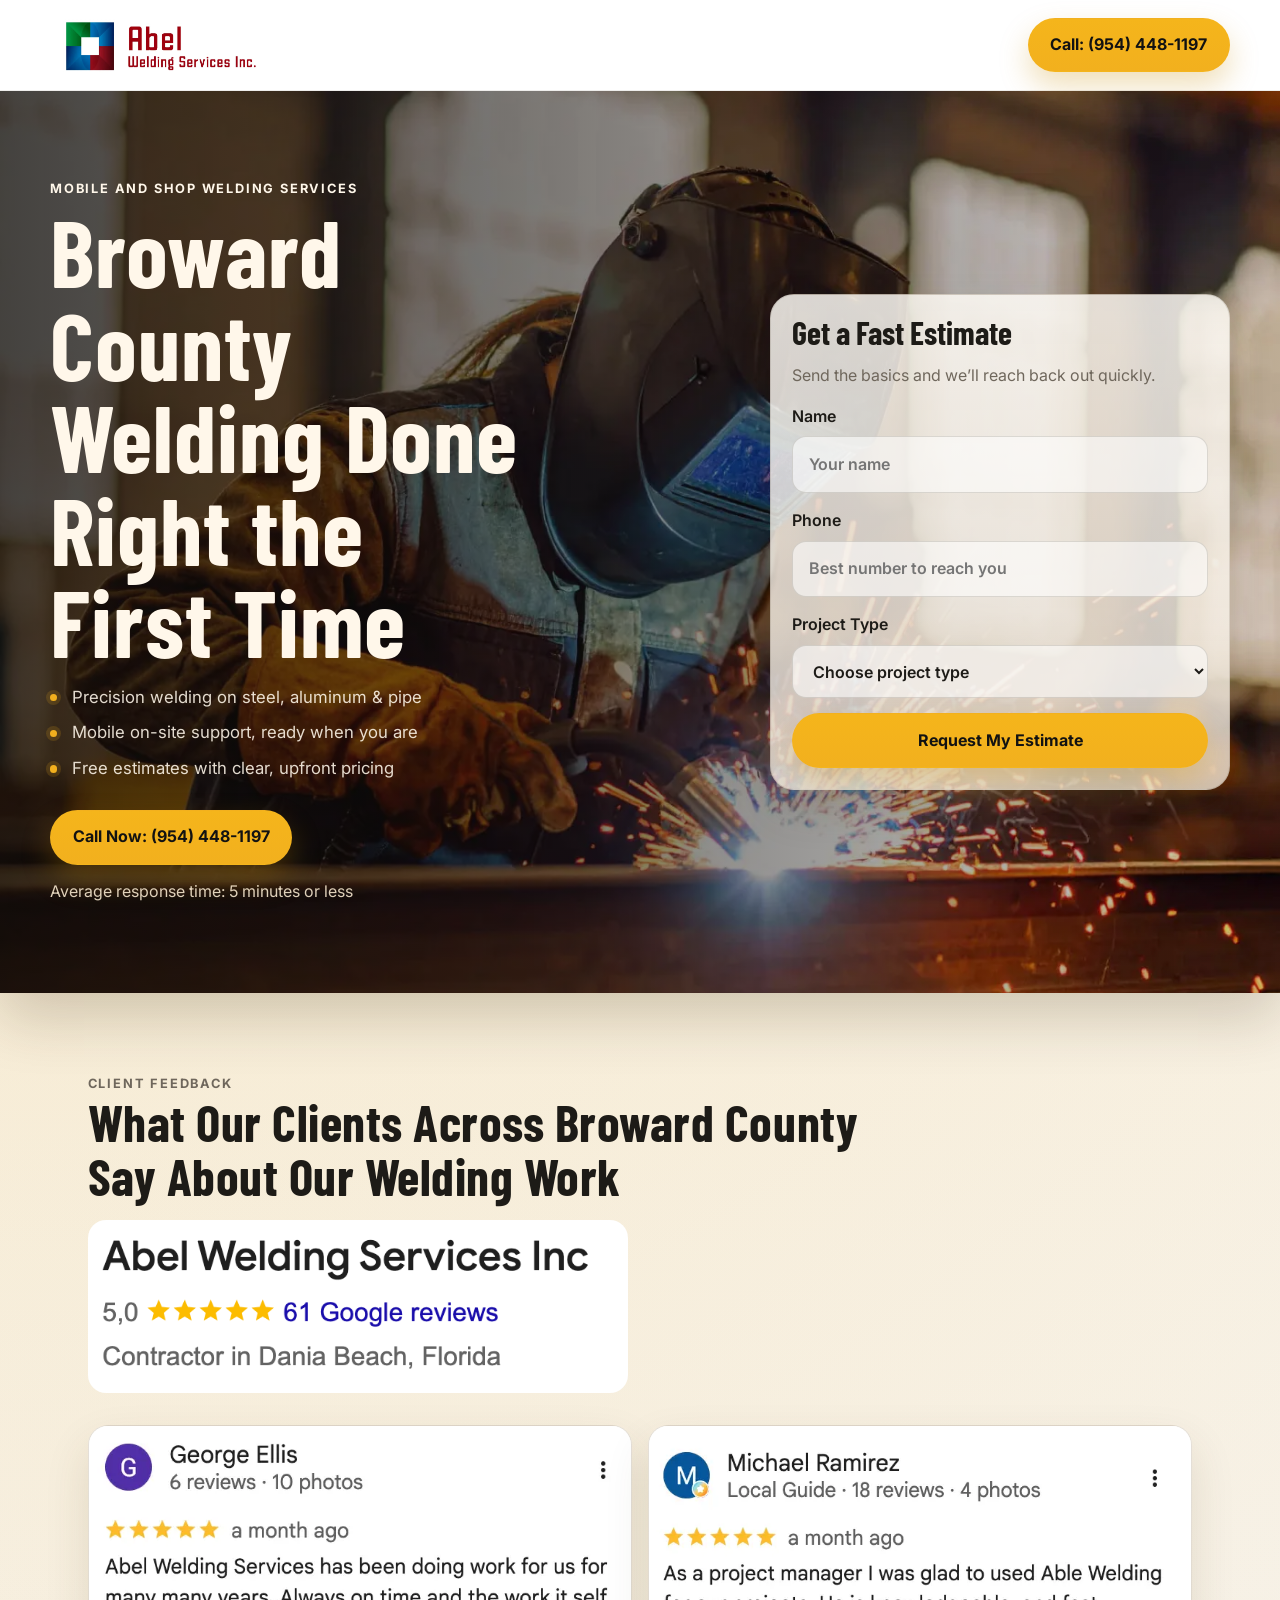
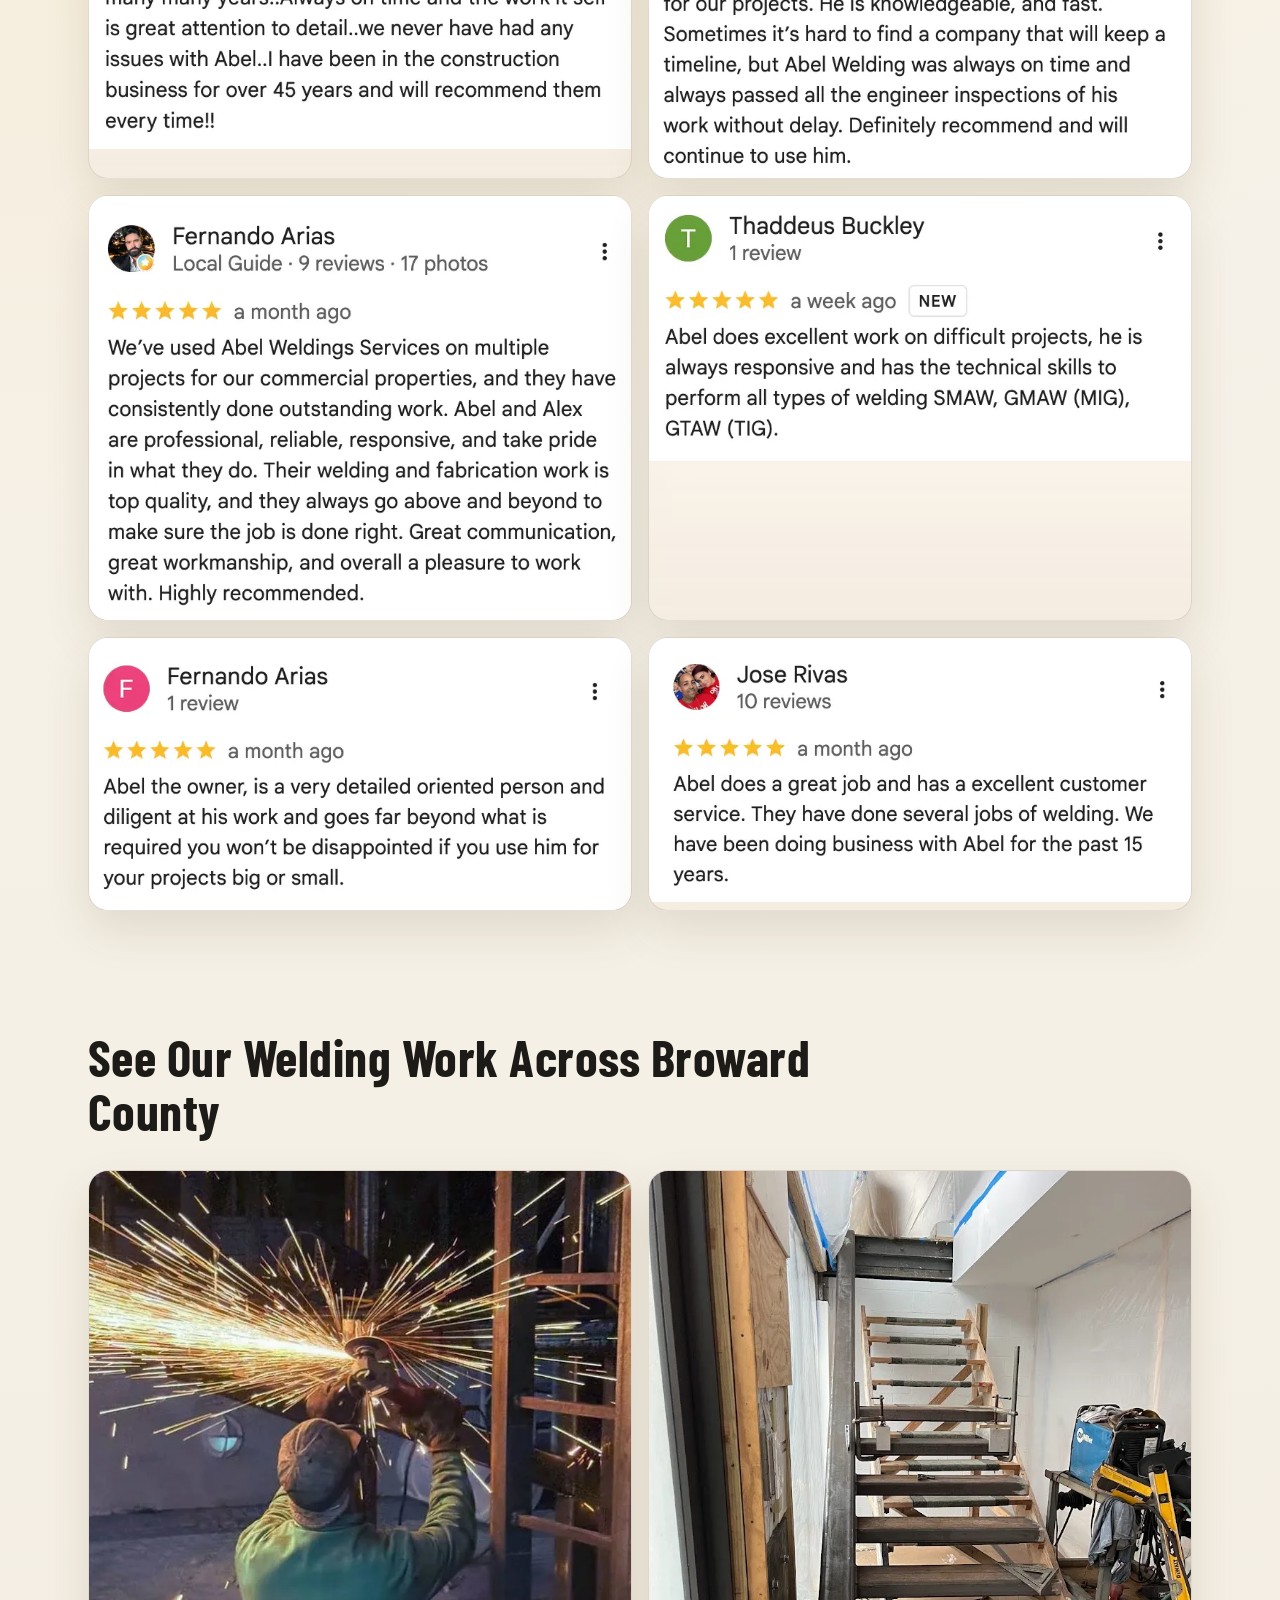
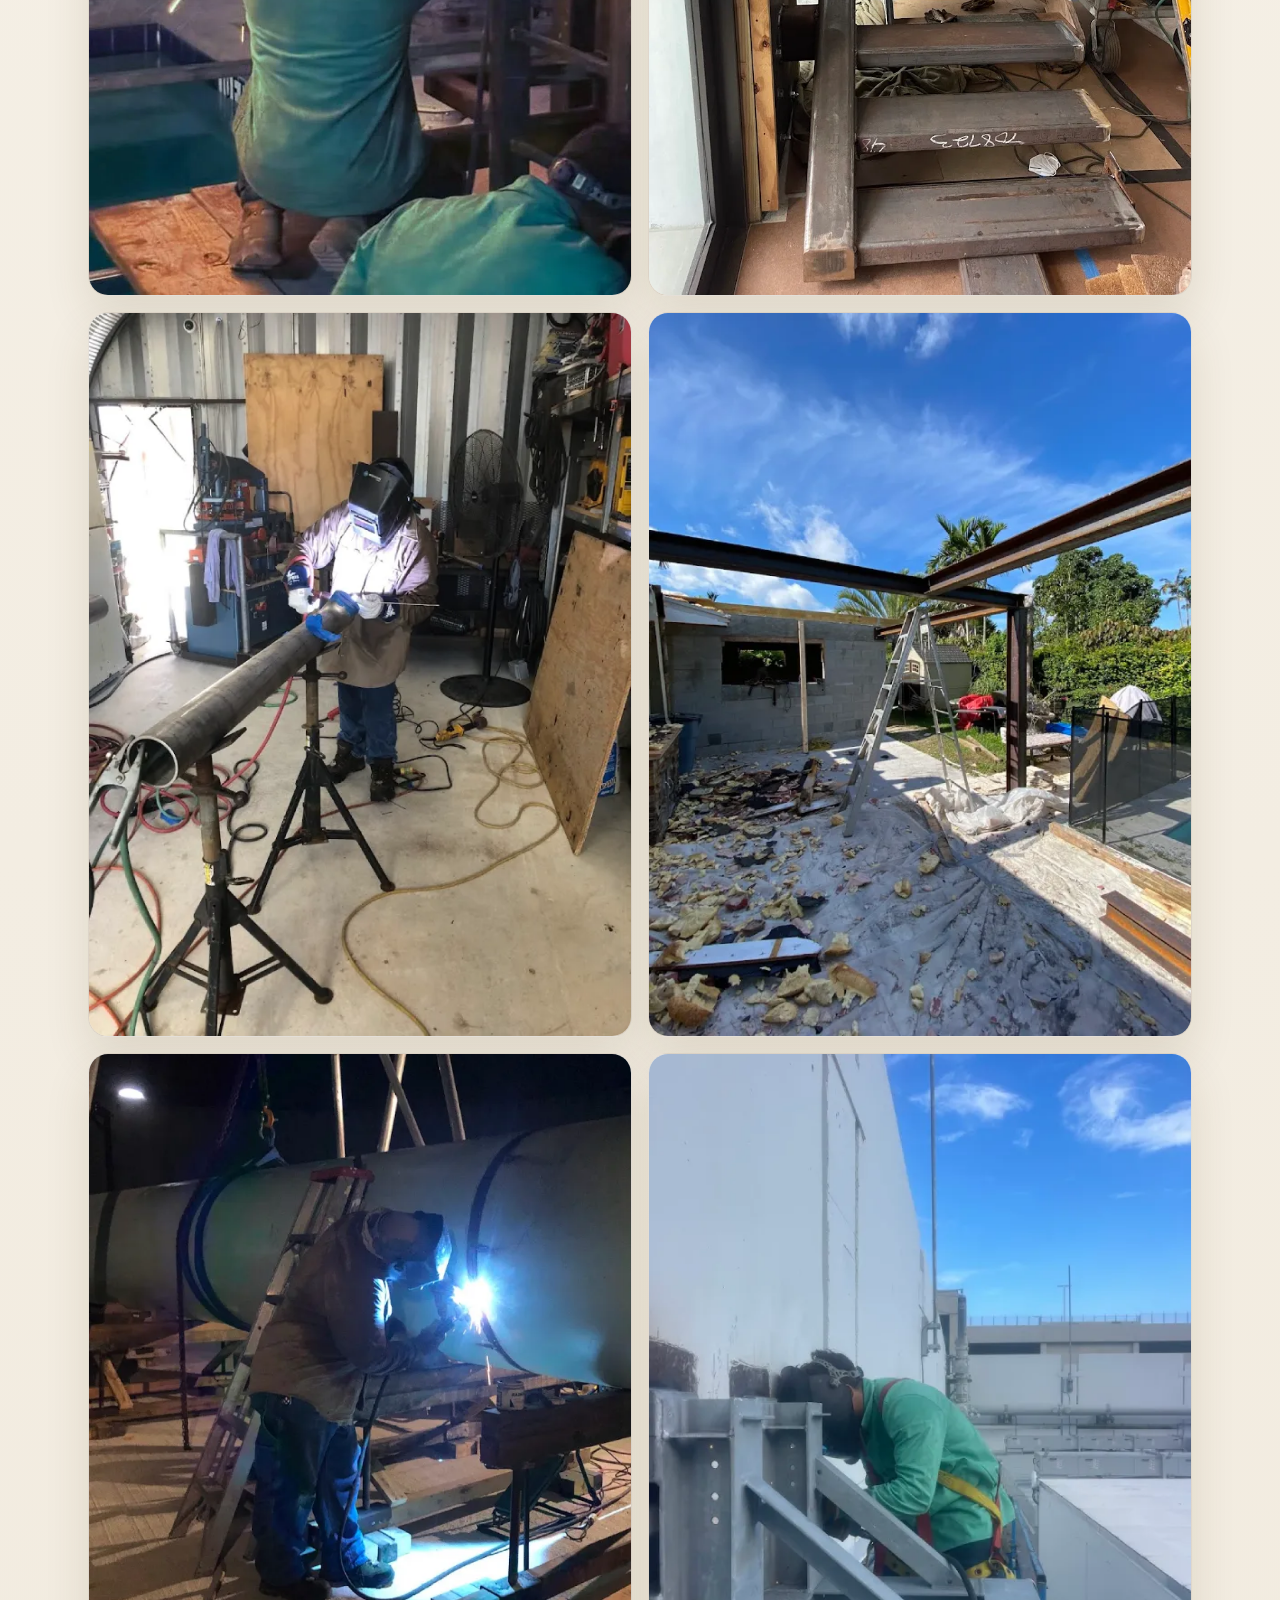
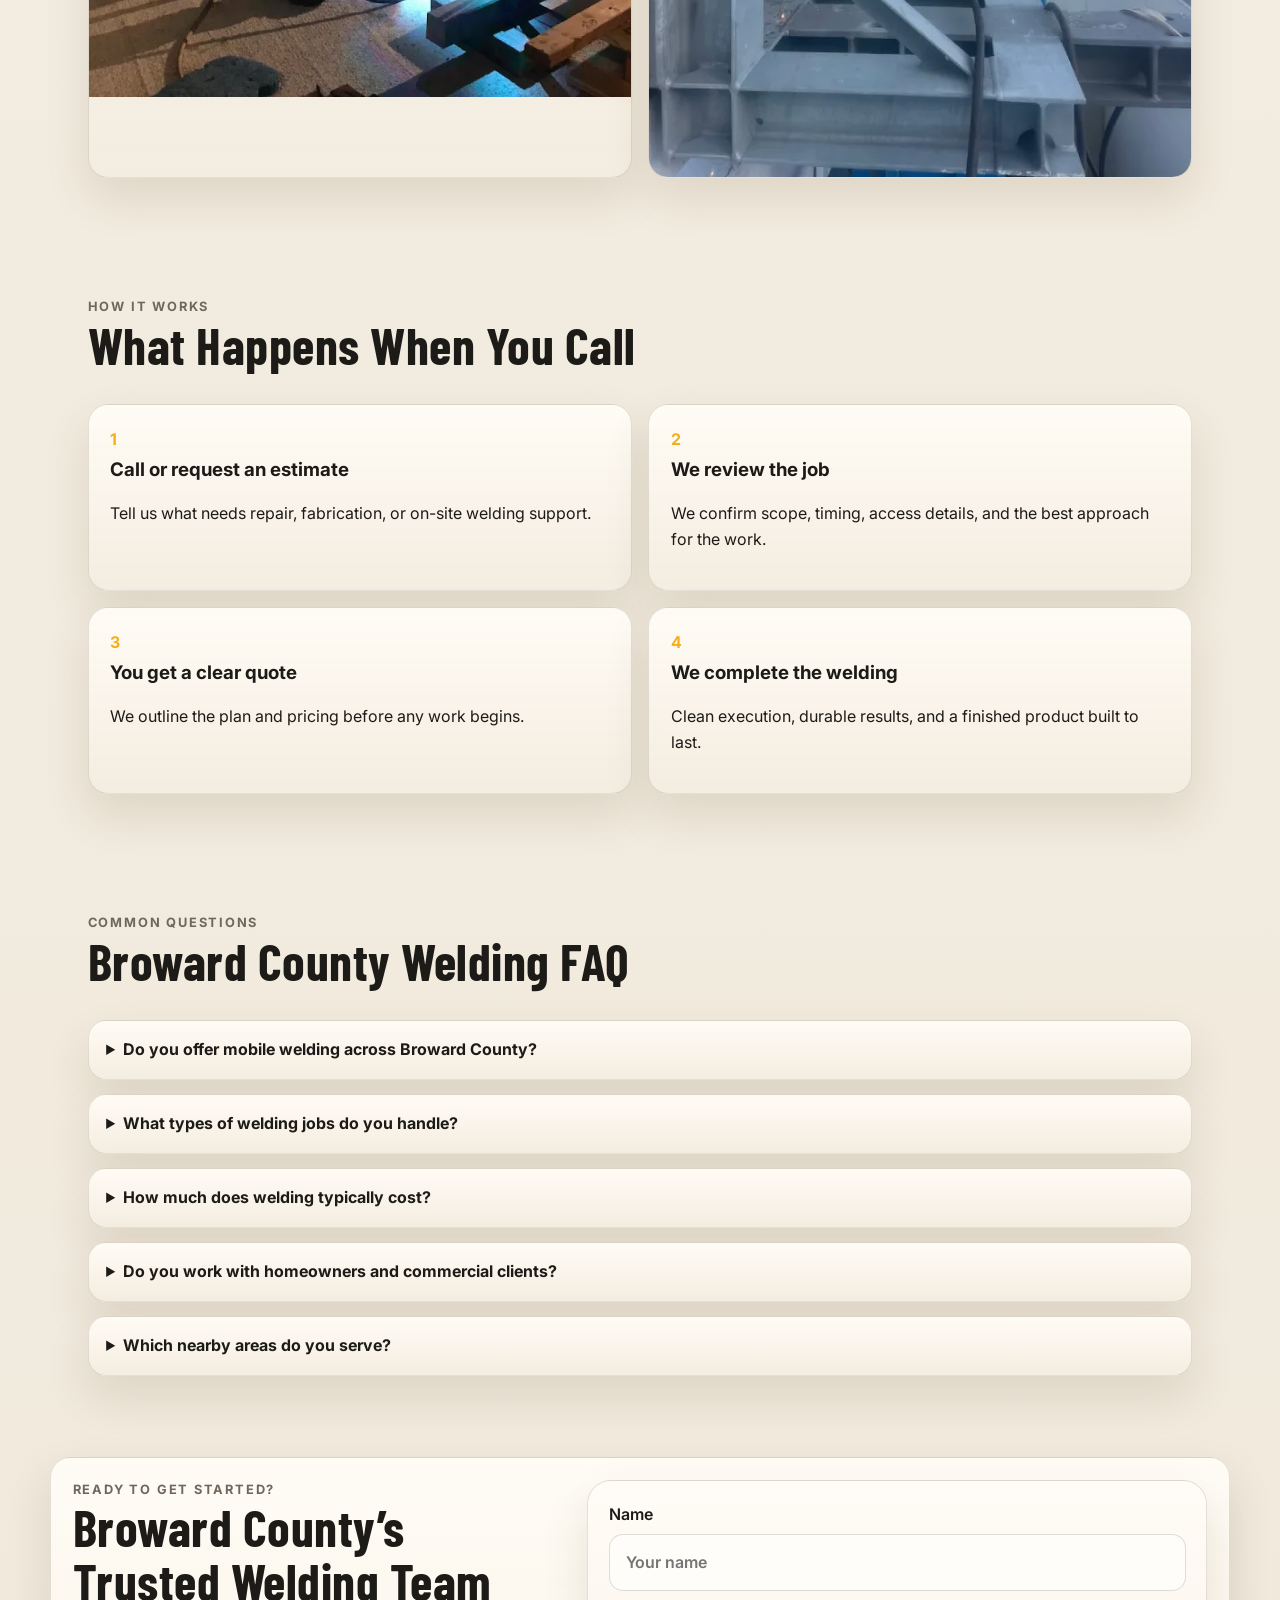
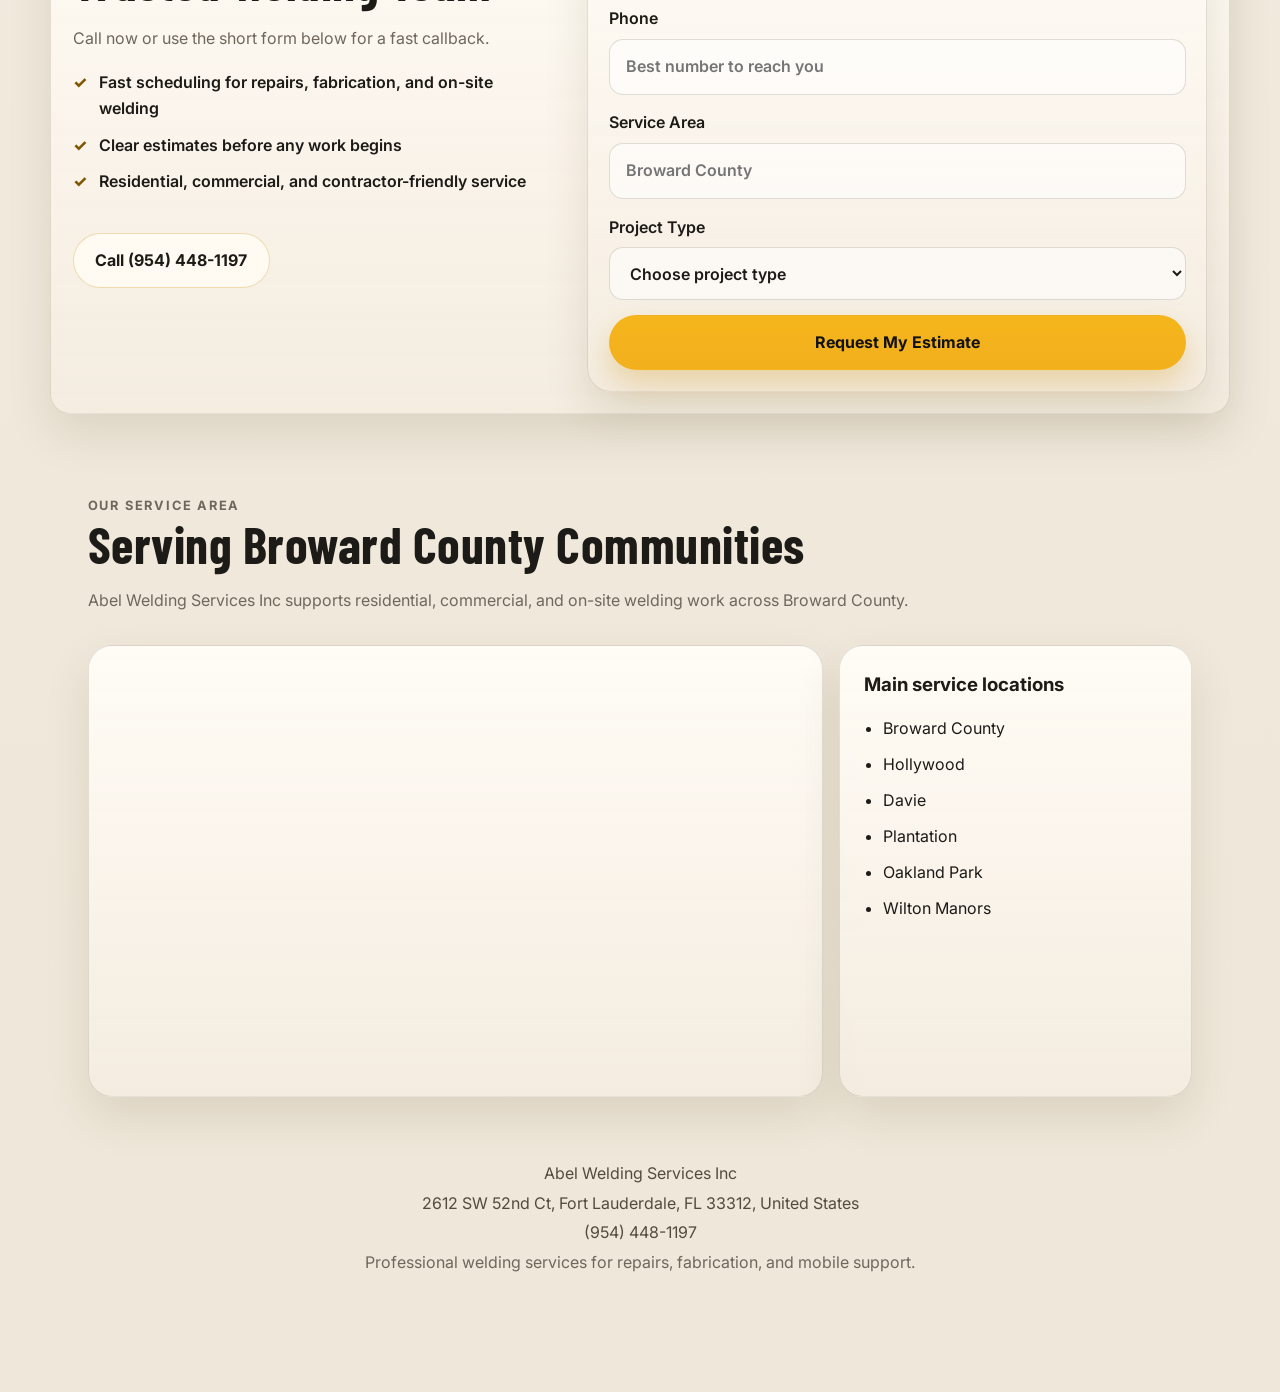
==== commit 21ed617f: "style: remove service widget sections" ====
--- a/index.html
+++ b/index.html
@@ -204,91 +204,6 @@
         </div>
       </section>
 
-      <section class="section services">
-        <div class="section-heading">
-          <p class="eyebrow">Core welding solutions</p>
-          <h2>Welding Services in Broward County</h2>
-          <p>
-            Repairs, fabrication, mobile welding, and structural metalwork for homeowners,
-            contractors, and commercial properties.
-          </p>
-        </div>
-        <div class="service-grid">
-          <article class="service-card service-card-featured">
-            <p class="service-kicker">Fast Scheduling. Clear Pricing.</p>
-            <h3>Need something repaired, reinforced, or fabricated?</h3>
-            <p>
-              On-site welding support across Broward County with dependable communication,
-              practical solutions, and clean finished work.
-            </p>
-            <ul class="service-feature-list">
-              <li>Mobile service available</li>
-              <li>Residential and commercial jobs</li>
-              <li>Free estimates before work begins</li>
-            </ul>
-            <div class="service-feature-actions">
-              <a class="button button-primary" href="#quote-anchor">Request Estimate</a>
-              <a class="button button-secondary" href="tel:+19544481197" onclick="gtag('event', 'conversion', {'send_to': 'AW-18290450782/YguZCLyflNAcEN7CyJFE'});">Call Now</a>
-            </div>
-          </article>
-          <article class="service-card">
-            <div class="service-card-top">
-              <span class="service-index">01</span>
-              <p class="service-label">Entry points and perimeter repairs</p>
-            </div>
-            <h3>Gate &amp; Fence Repair</h3>
-            <p>Hinges, frames, latches, and steel fence sections repaired and reinforced.</p>
-          </article>
-          <article class="service-card">
-            <div class="service-card-top">
-              <span class="service-index">02</span>
-              <p class="service-label">Safety upgrades and replacements</p>
-            </div>
-            <h3>Railings &amp; Stairs</h3>
-            <p>Handrails, stair sections, balcony rails, and worn metal components brought back into shape.</p>
-          </article>
-          <article class="service-card">
-            <div class="service-card-top">
-              <span class="service-index">03</span>
-              <p class="service-label">Frames, supports, and reinforcement</p>
-            </div>
-            <h3>Structural Welding</h3>
-            <p>Posts, brackets, frames, and damaged steel repaired for residential and commercial properties.</p>
-          </article>
-          <article class="service-card">
-            <div class="service-card-top">
-              <span class="service-index">04</span>
-              <p class="service-label">Steel, aluminum, and mixed repairs</p>
-            </div>
-            <h3>Aluminum &amp; Steel Work</h3>
-            <p>Clean repairs and fabrication for common metalwork jobs that need strength and fit.</p>
-          </article>
-          <article class="service-card">
-            <div class="service-card-top">
-              <span class="service-index">05</span>
-              <p class="service-label">Fast help at your location</p>
-            </div>
-            <h3>Mobile Welding</h3>
-            <p>On-site support for fixed, oversized, or urgent jobs that are not practical to move.</p>
-          </article>
-          <article class="service-card">
-            <div class="service-card-top">
-              <span class="service-index">06</span>
-              <p class="service-label">Built around your exact dimensions</p>
-            </div>
-            <h3>Custom Fabrication</h3>
-            <p>Made-to-fit brackets, supports, frames, and practical metal components for real jobsite needs.</p>
-          </article>
-        </div>
-        <div class="services-cta-bar">
-          <p>Need help with a welding job? Tell us what needs repair, replacement, or fabrication.</p>
-          <div class="services-cta-actions">
-            <a class="button button-primary" href="#quote-anchor">Get My Estimate</a>
-            <a class="button button-secondary" href="tel:+19544481197" onclick="gtag('event', 'conversion', {'send_to': 'AW-18290450782/YguZCLyflNAcEN7CyJFE'});">Call (954) 448-1197</a>
-          </div>
-        </div>
-      </section>
-
       <section class="section process">
         <div class="section-heading">
           <p class="eyebrow">How it works</p>
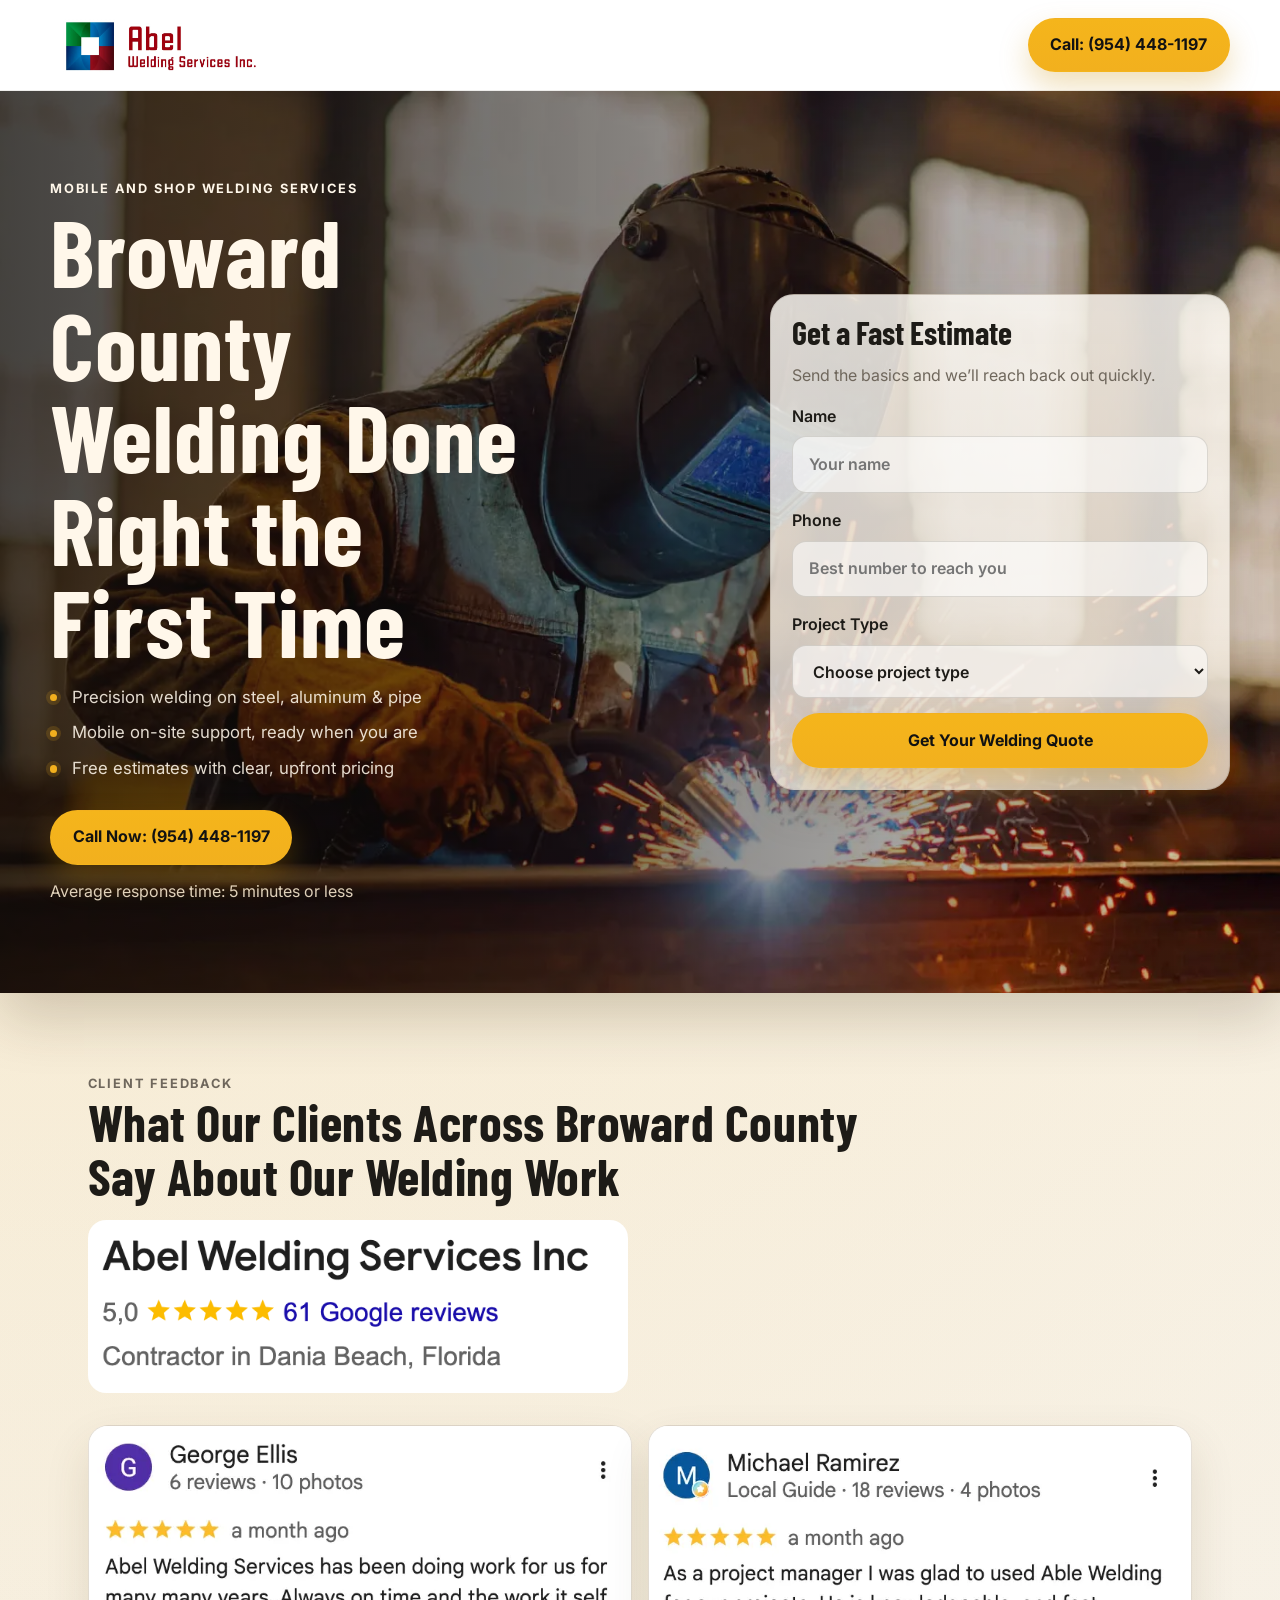
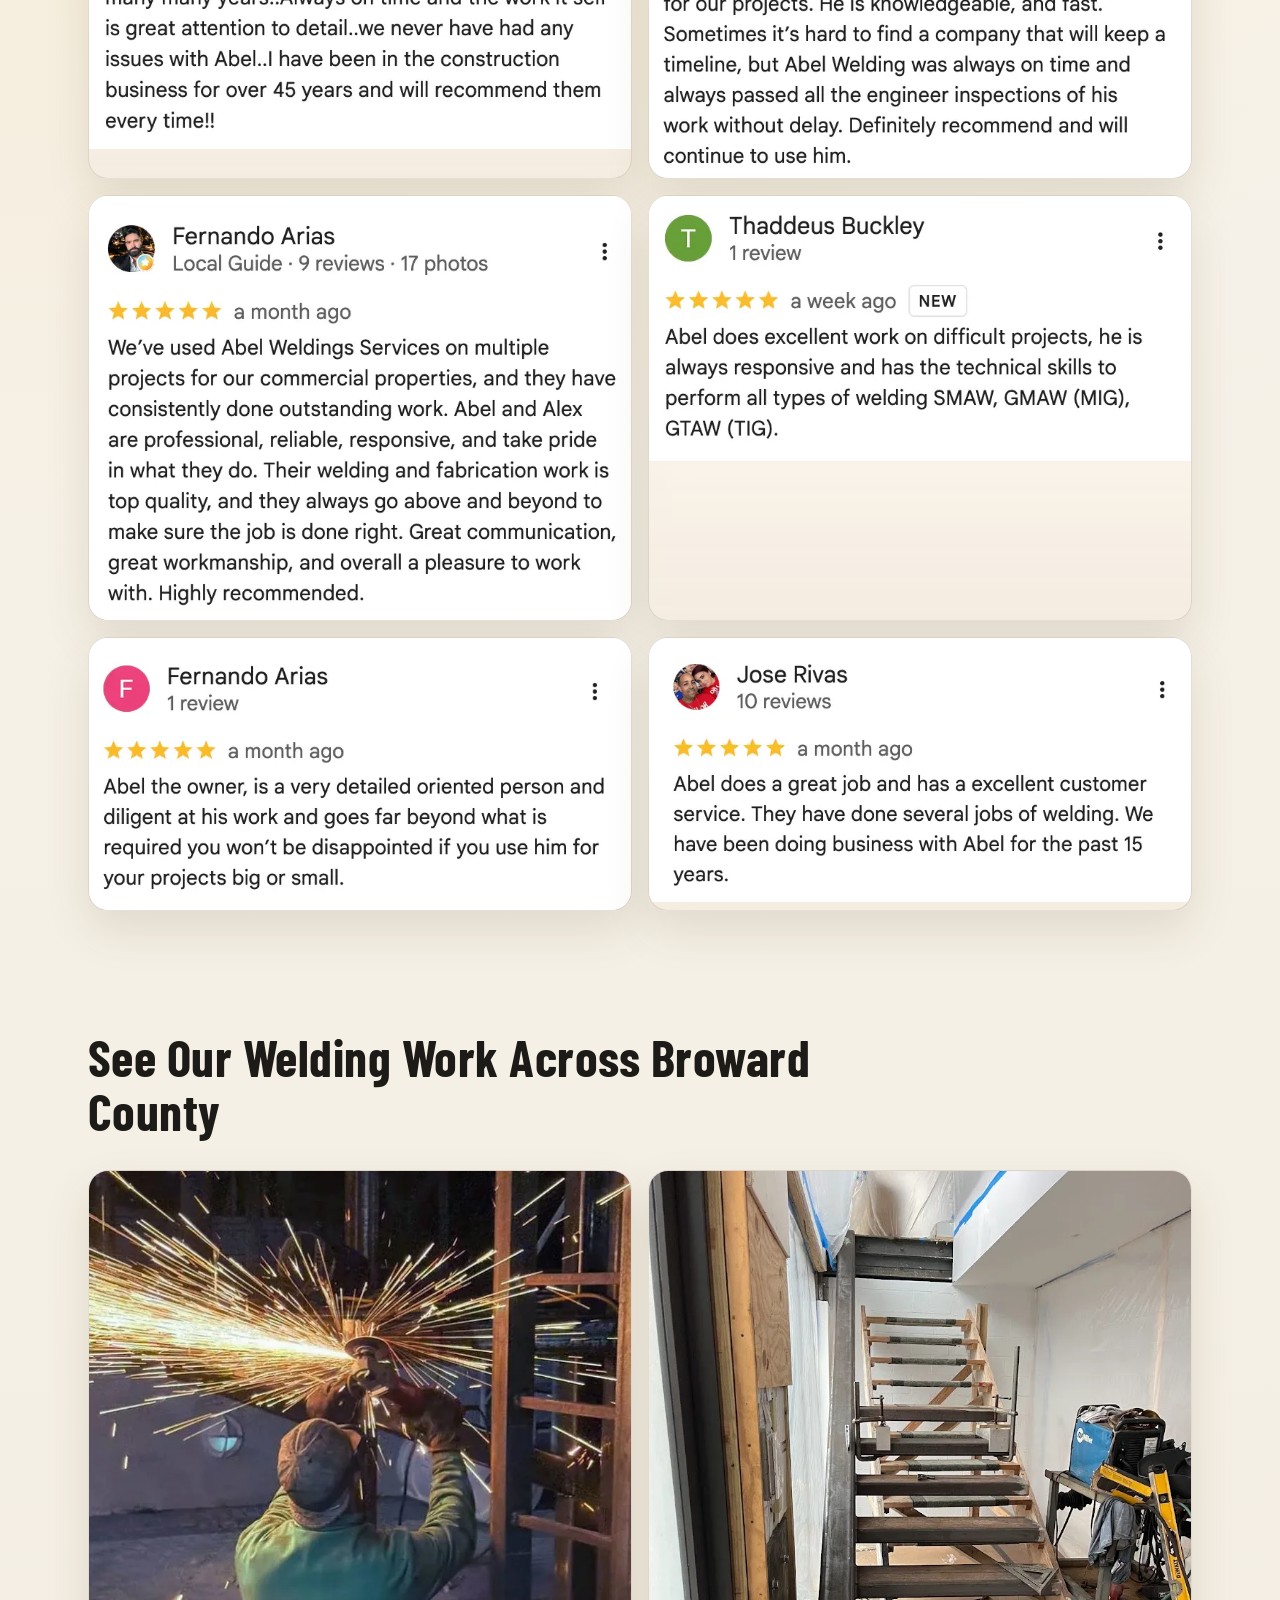
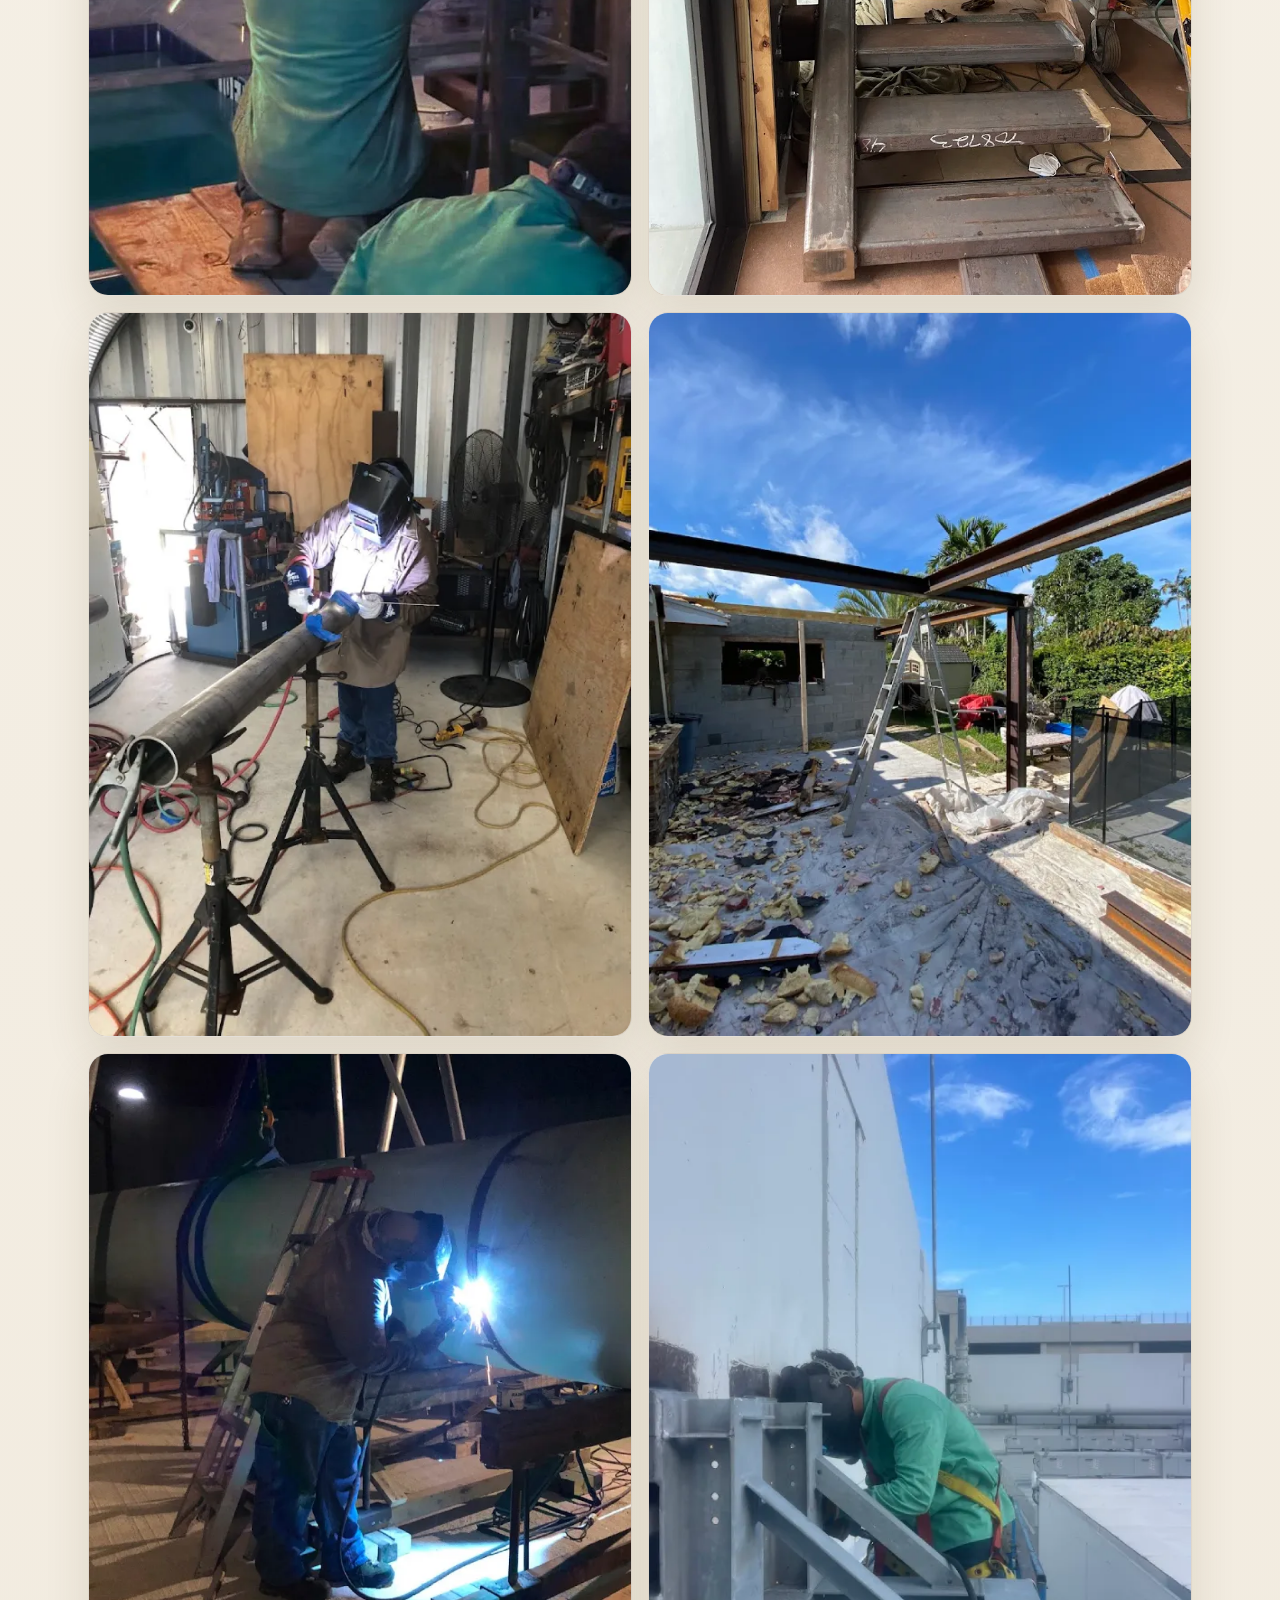
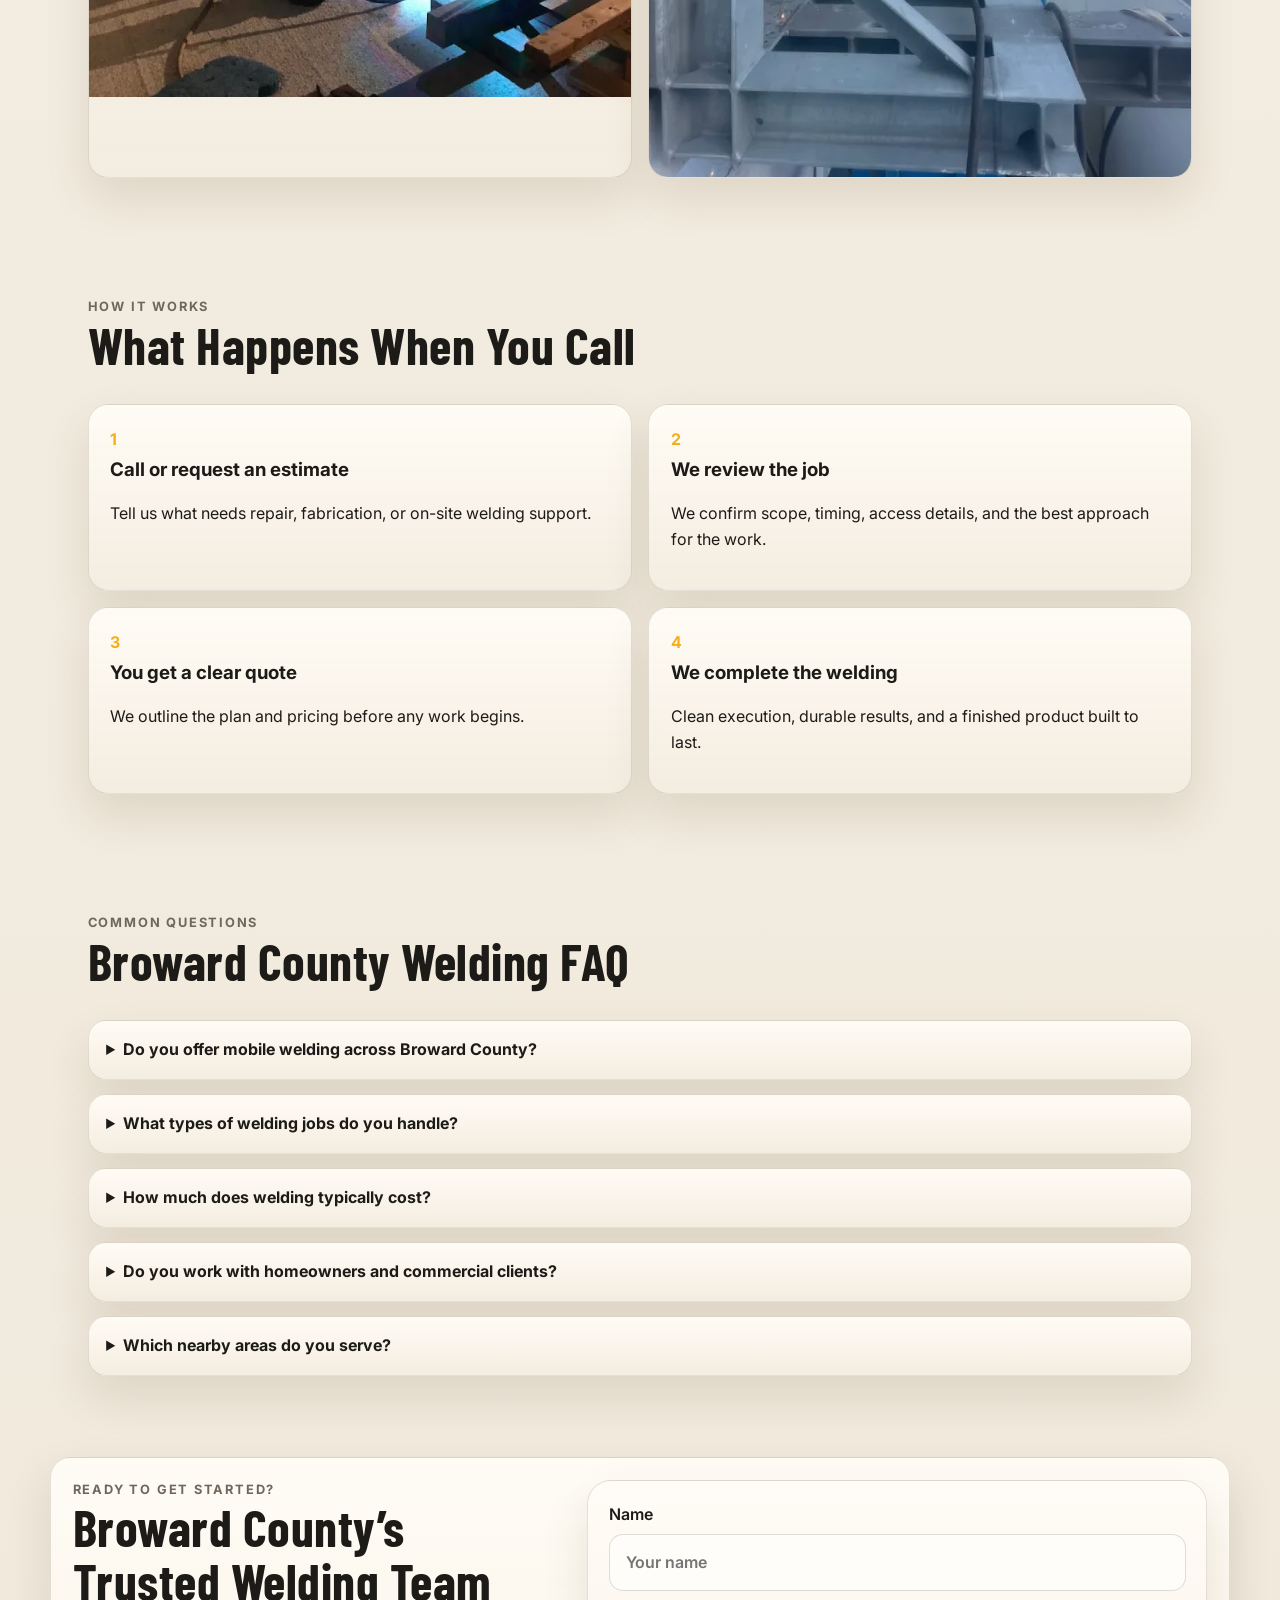
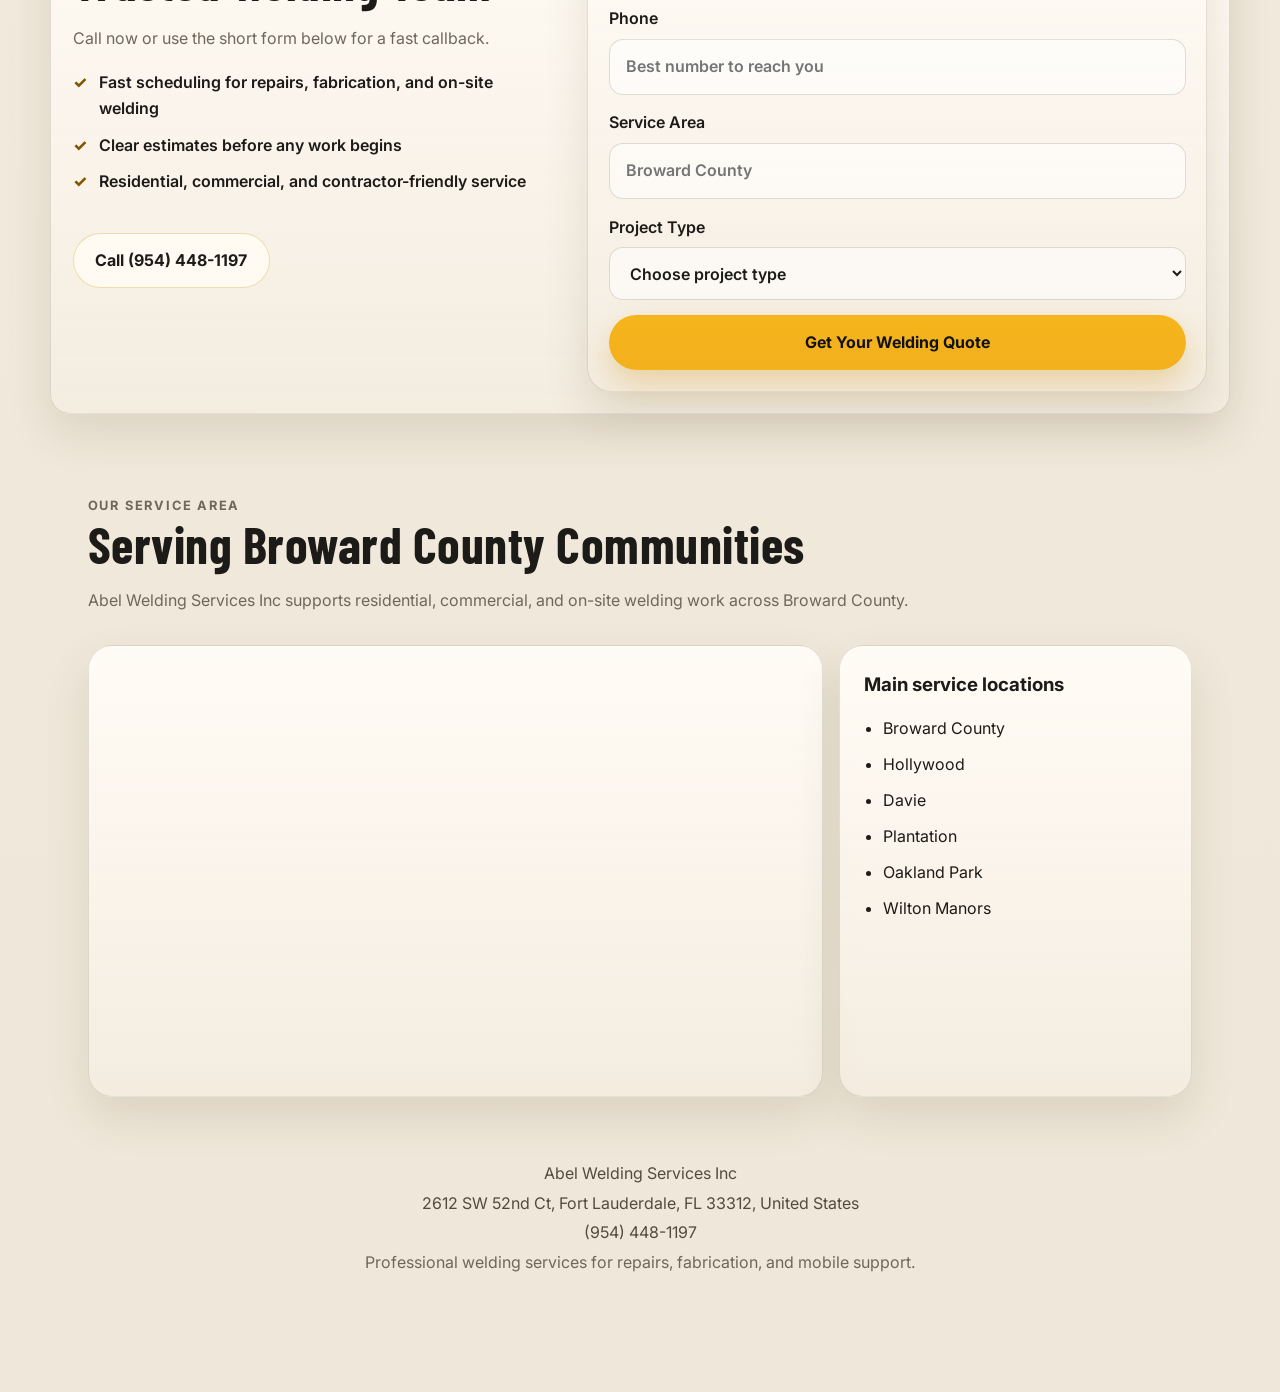
==== commit 48084667: "copy: update welding quote form CTAs" ====
--- a/index.html
+++ b/index.html
@@ -140,7 +140,7 @@
                   <option>Custom fabrication</option>
                 </select>
               </label>
-              <button class="button button-primary" type="submit">Request My Estimate</button>
+              <button class="button button-primary" type="submit">Get Your Welding Quote</button>
             </form>
           </div>
         </div>
@@ -328,7 +328,7 @@
                 <option>Custom fabrication</option>
               </select>
             </label>
-            <button class="button button-primary" type="submit">Request My Estimate</button>
+            <button class="button button-primary" type="submit">Get Your Welding Quote</button>
           </form>
         </div>
       </section>
--- a/style.css
+++ b/style.css
@@ -228,6 +228,62 @@
 .microcopy {
   margin: 0;
   color: rgba(255, 240, 214, 0.86);
+}
+
+.hero-google-reviews {
+  display: inline-flex;
+  align-items: center;
+  gap: 0.7rem;
+  width: fit-content;
+  margin: 0;
+  padding: 0.55rem 0.8rem;
+  border: 1px solid rgba(255, 255, 255, 0.24);
+  border-radius: 999px;
+  background: rgba(255, 255, 255, 0.12);
+  box-shadow: 0 10px 24px rgba(0, 0, 0, 0.18);
+  color: #fff;
+  backdrop-filter: blur(8px);
+}
+
+.google-review-mark {
+  display: grid;
+  place-items: center;
+  width: 2rem;
+  height: 2rem;
+  flex: 0 0 2rem;
+  border-radius: 50%;
+  background: #fff;
+  font-family: Arial, sans-serif;
+  font-size: 1.3rem;
+  font-weight: 800;
+  line-height: 1;
+  color: #4285f4;
+}
+
+.google-review-copy {
+  display: grid;
+  gap: 0.05rem;
+  line-height: 1.1;
+}
+
+.google-review-copy strong {
+  font-size: 0.9rem;
+  font-weight: 800;
+}
+
+.google-review-copy span {
+  color: rgba(255, 255, 255, 0.82);
+  font-size: 0.72rem;
+  font-weight: 700;
+  letter-spacing: 0.04em;
+  text-transform: uppercase;
+}
+
+.google-review-stars {
+  color: #fbbc04;
+  font-size: 0.82rem;
+  letter-spacing: 0.04em;
+  white-space: nowrap;
 }
 
 .hero .brand-name,
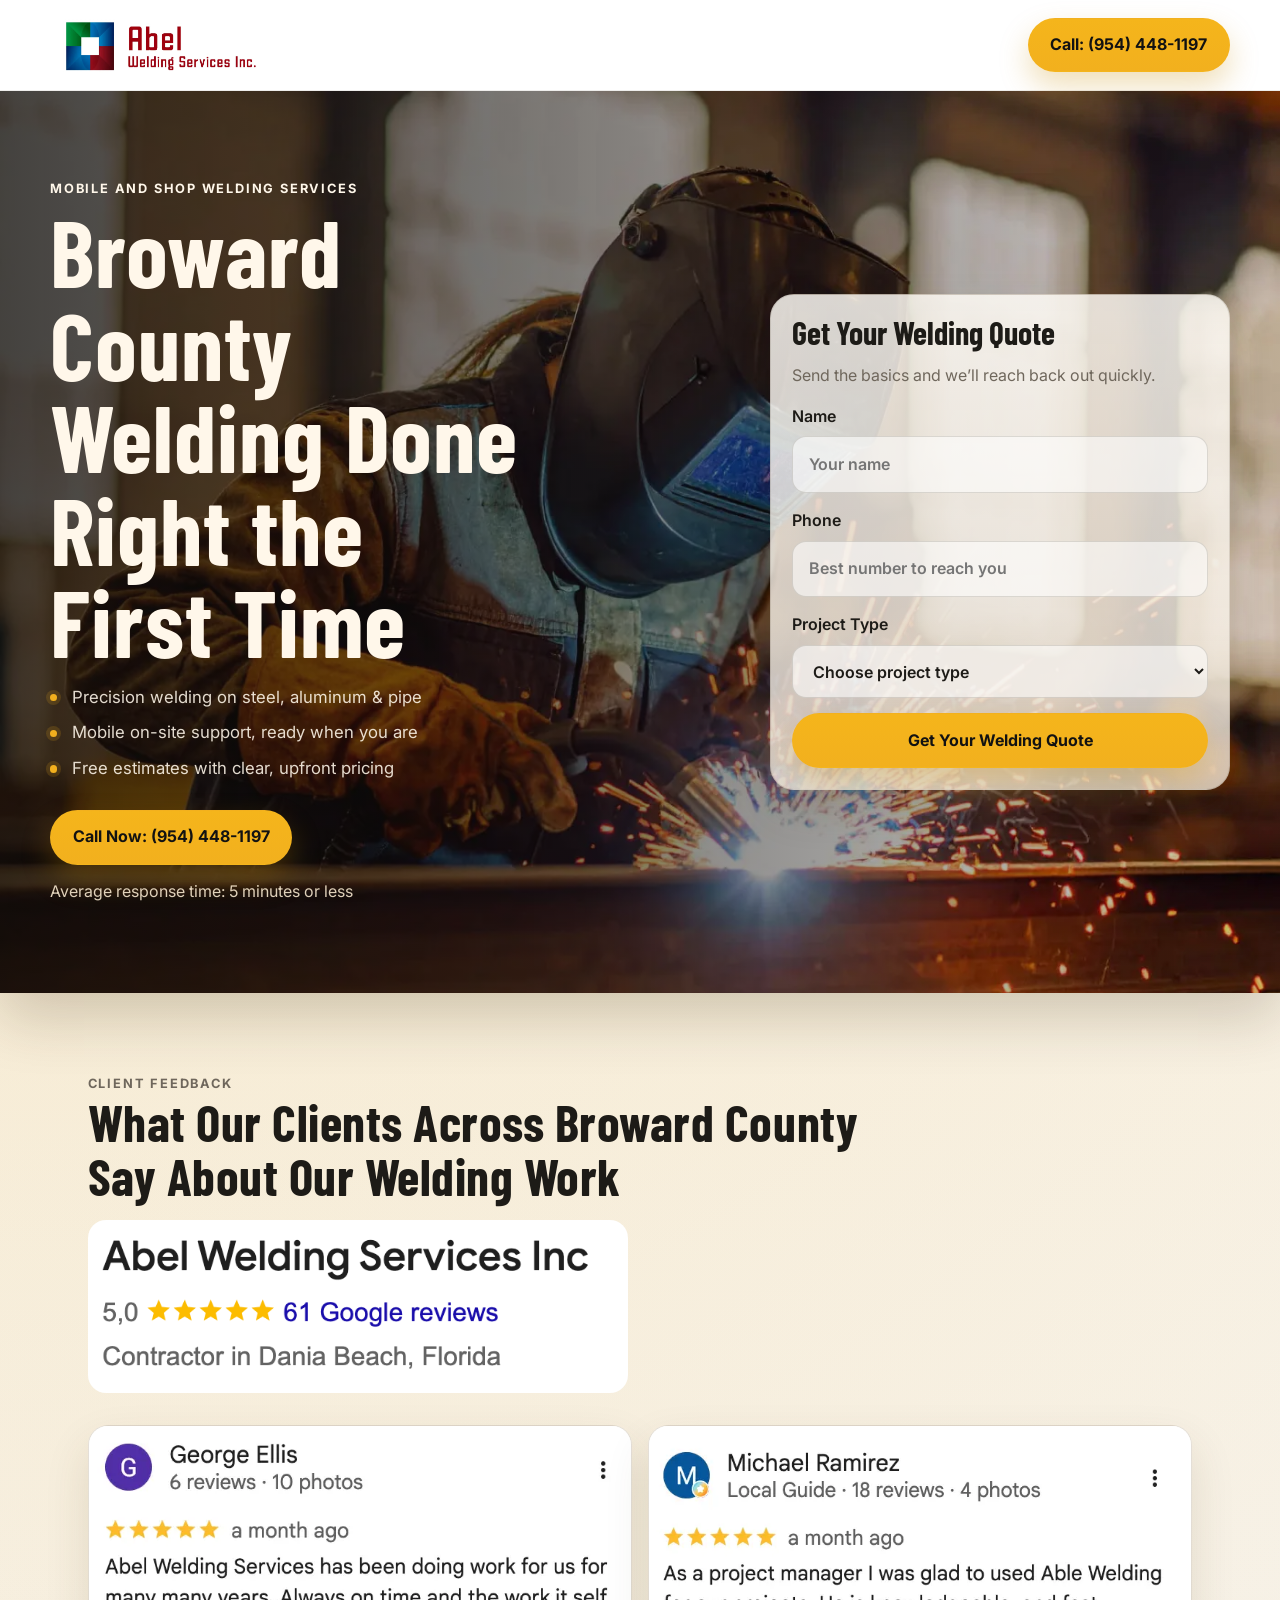
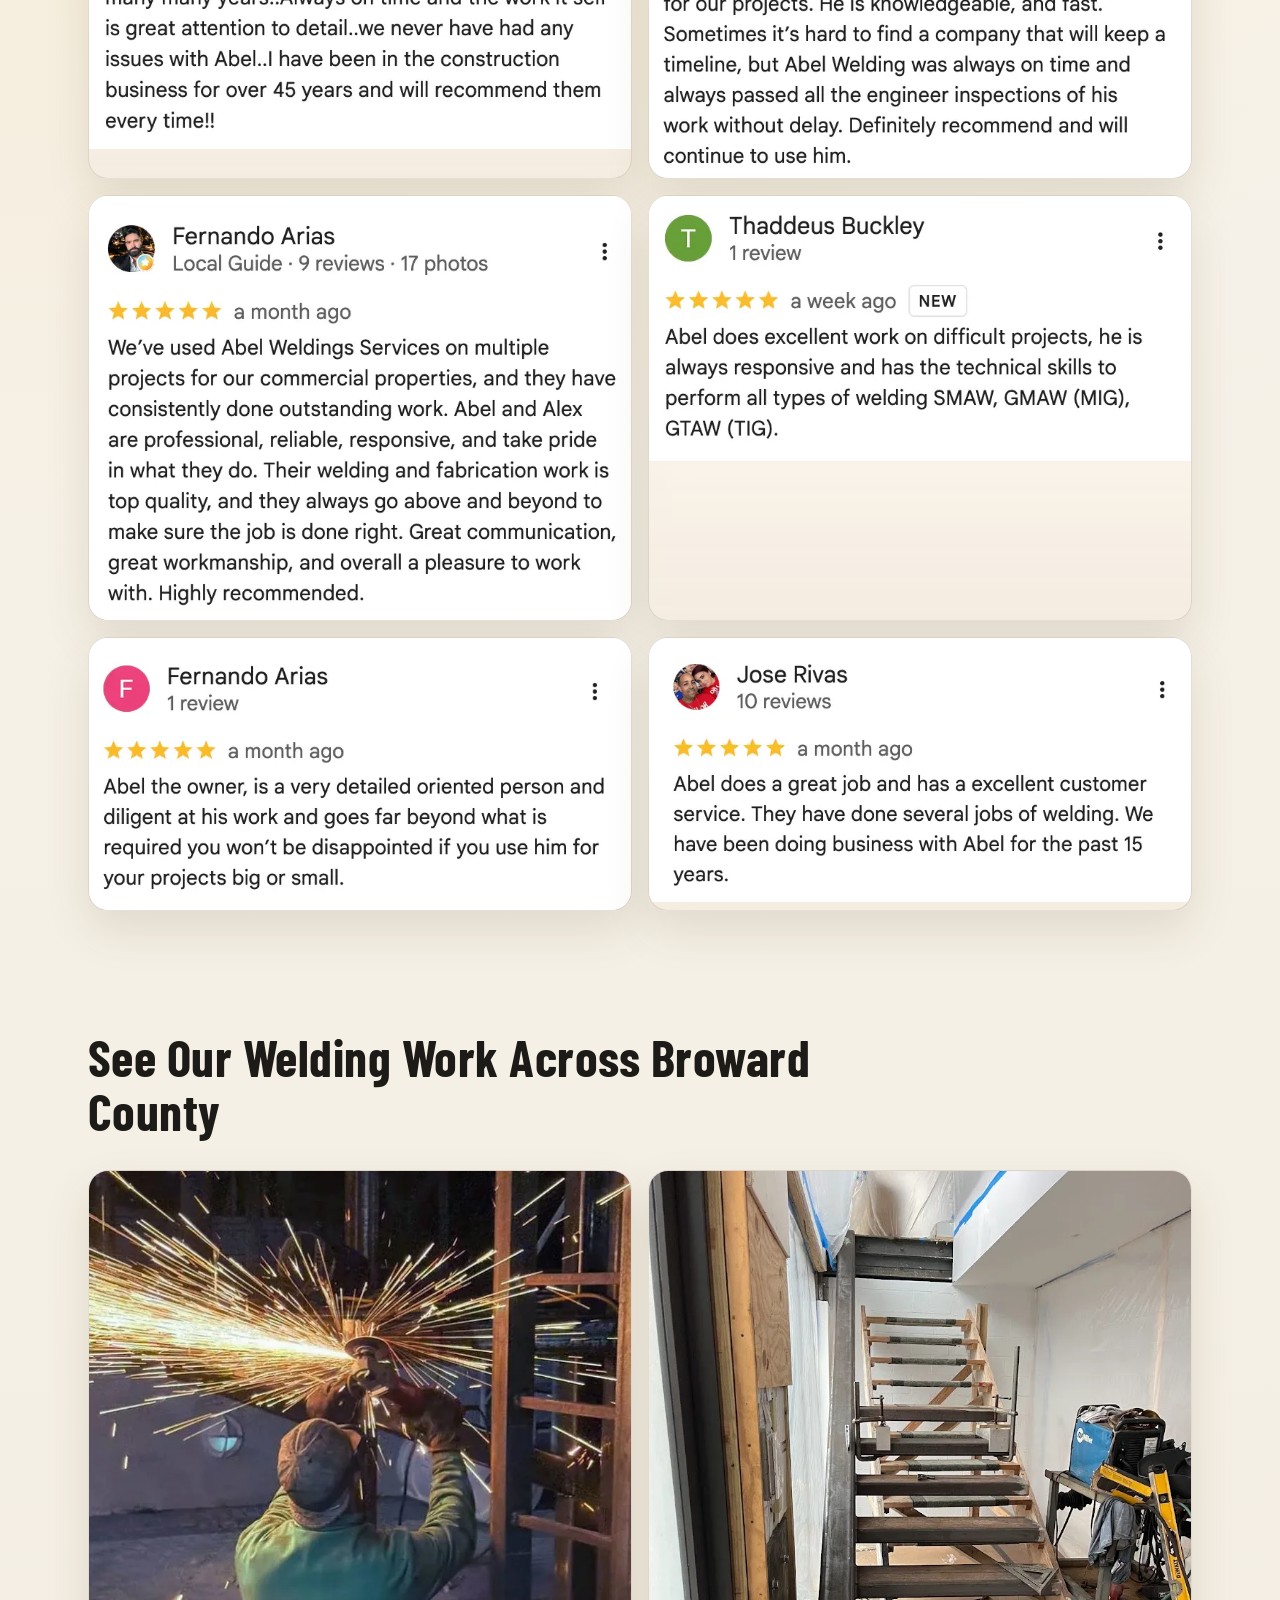
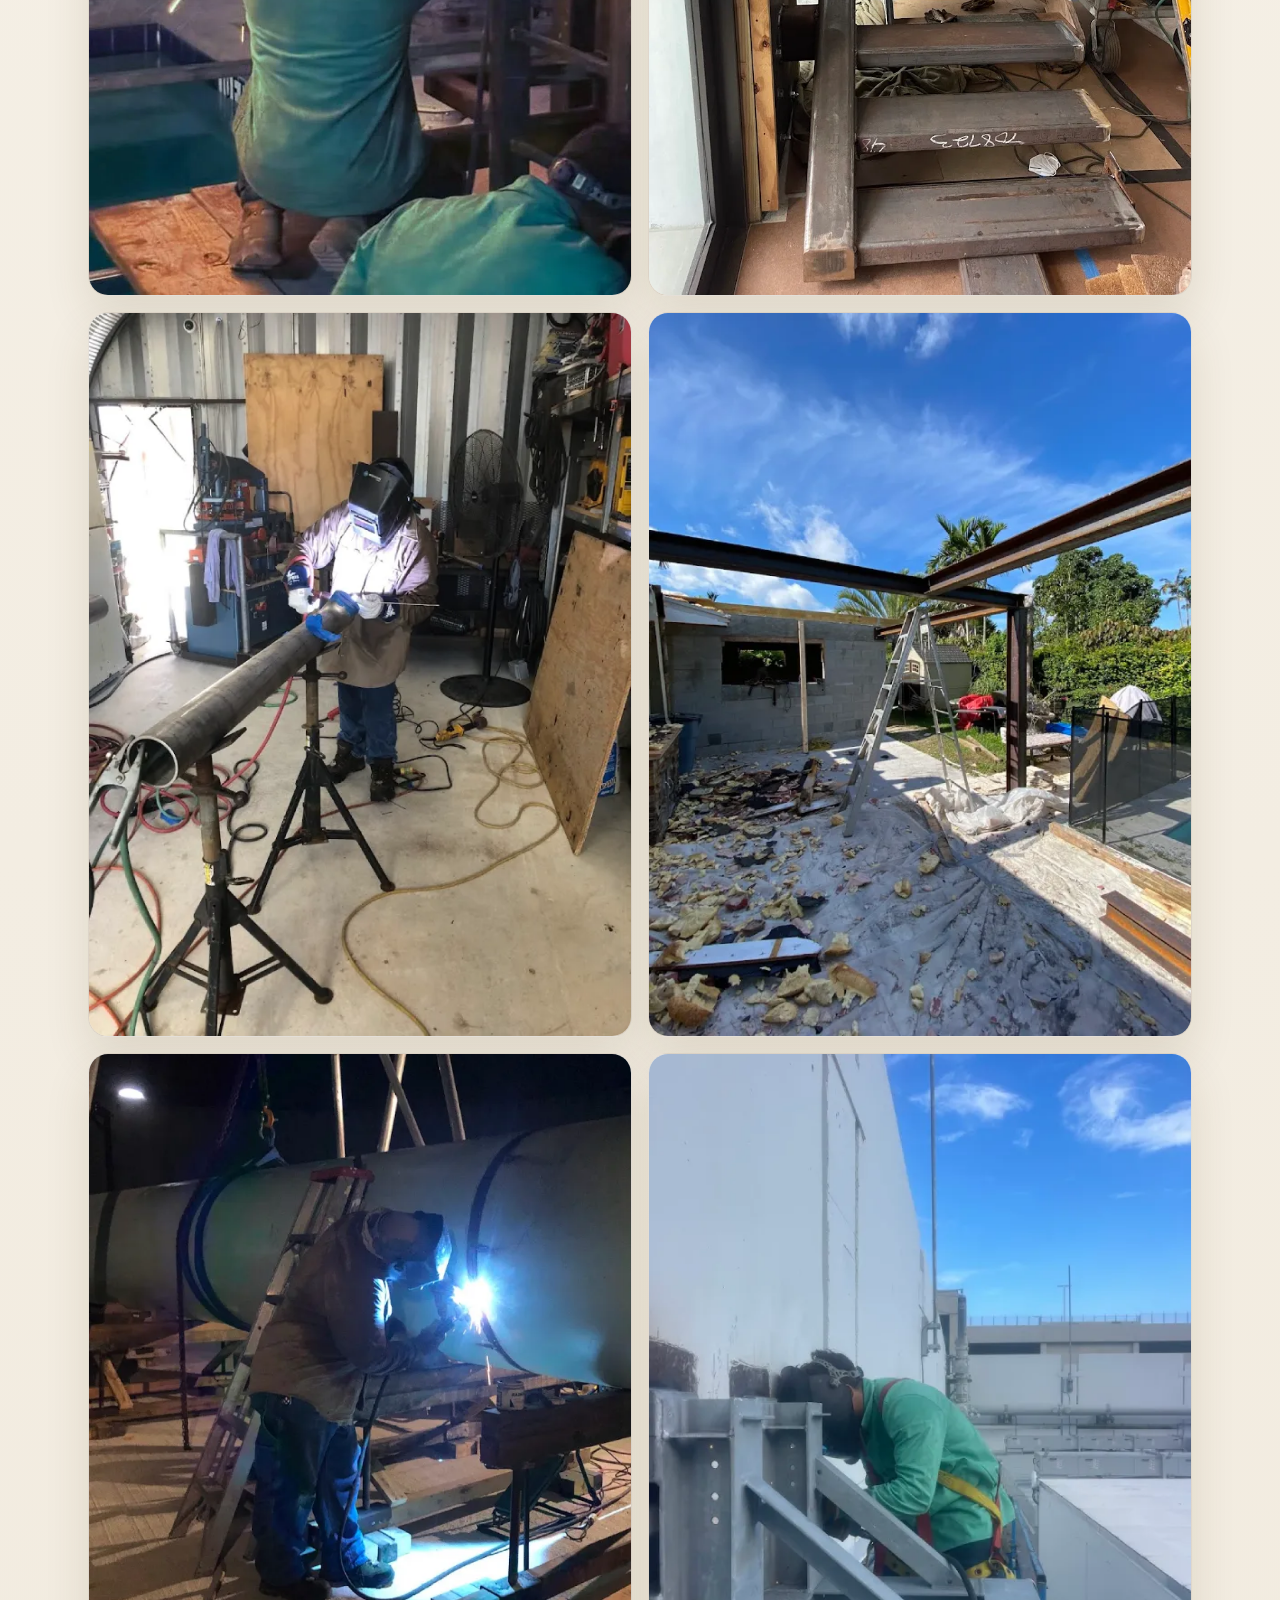
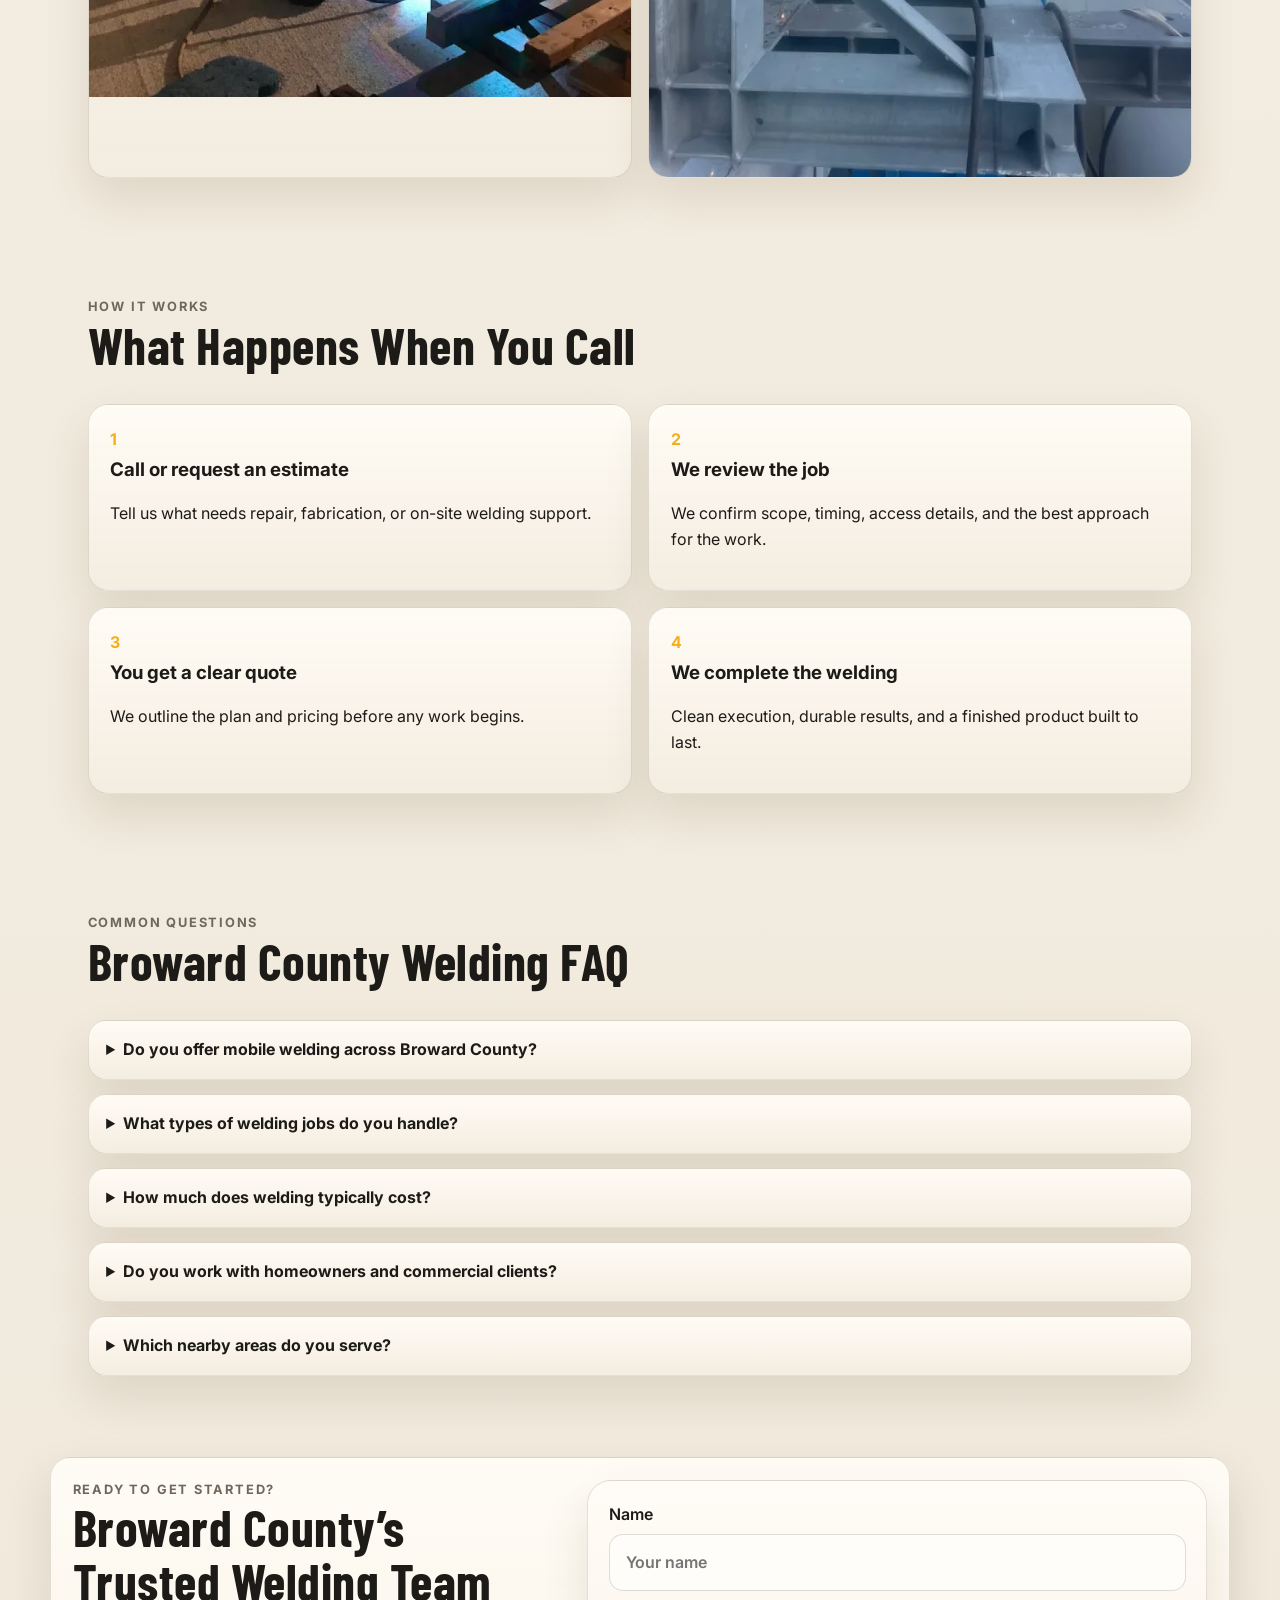
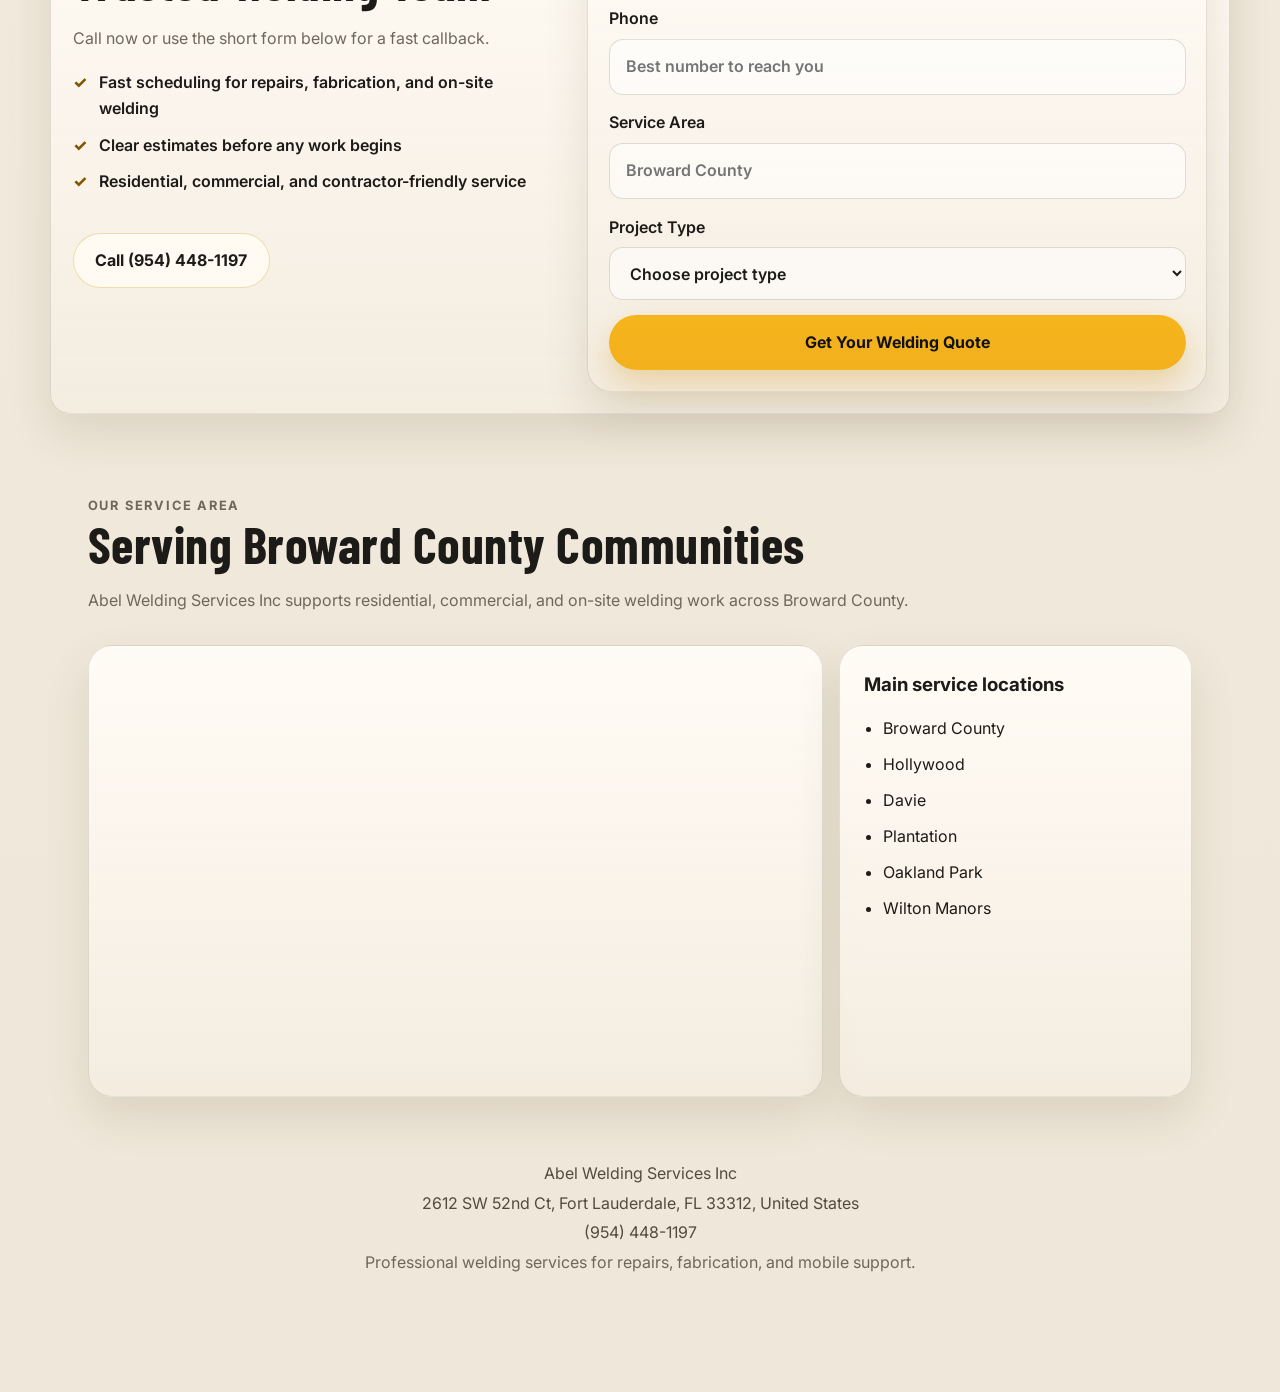
==== commit 3865dd26: "copy: update welding quote form titles" ====
--- a/index.html
+++ b/index.html
@@ -119,7 +119,7 @@
                   <input name="bot-field" type="text" />
                 </label>
               </p>
-              <h3>Get a Fast Estimate</h3>
+              <h3>Get Your Welding Quote</h3>
               <p class="hero-form-copy">Send the basics and we’ll reach back out quickly.</p>
               <label>
                 Name
--- a/style.css
+++ b/style.css
@@ -231,7 +231,7 @@
 }
 
 .hero-google-reviews {
-  display: inline-flex;
+  display: flex;
   align-items: center;
   gap: 0.7rem;
   width: fit-content;
@@ -253,11 +253,12 @@
   flex: 0 0 2rem;
   border-radius: 50%;
   background: #fff;
-  font-family: Arial, sans-serif;
-  font-size: 1.3rem;
-  font-weight: 800;
-  line-height: 1;
-  color: #4285f4;
+}
+
+.google-review-mark img {
+  display: block;
+  width: 1.25rem;
+  height: 1.25rem;
 }
 
 .google-review-copy {
@@ -904,6 +905,10 @@
     max-width: 22rem;
   }
 
+  .hero-google-reviews {
+    margin: 1.75rem auto 0;
+  }
+
   .service-feature-actions,
   .services-cta-actions {
     width: 100%;
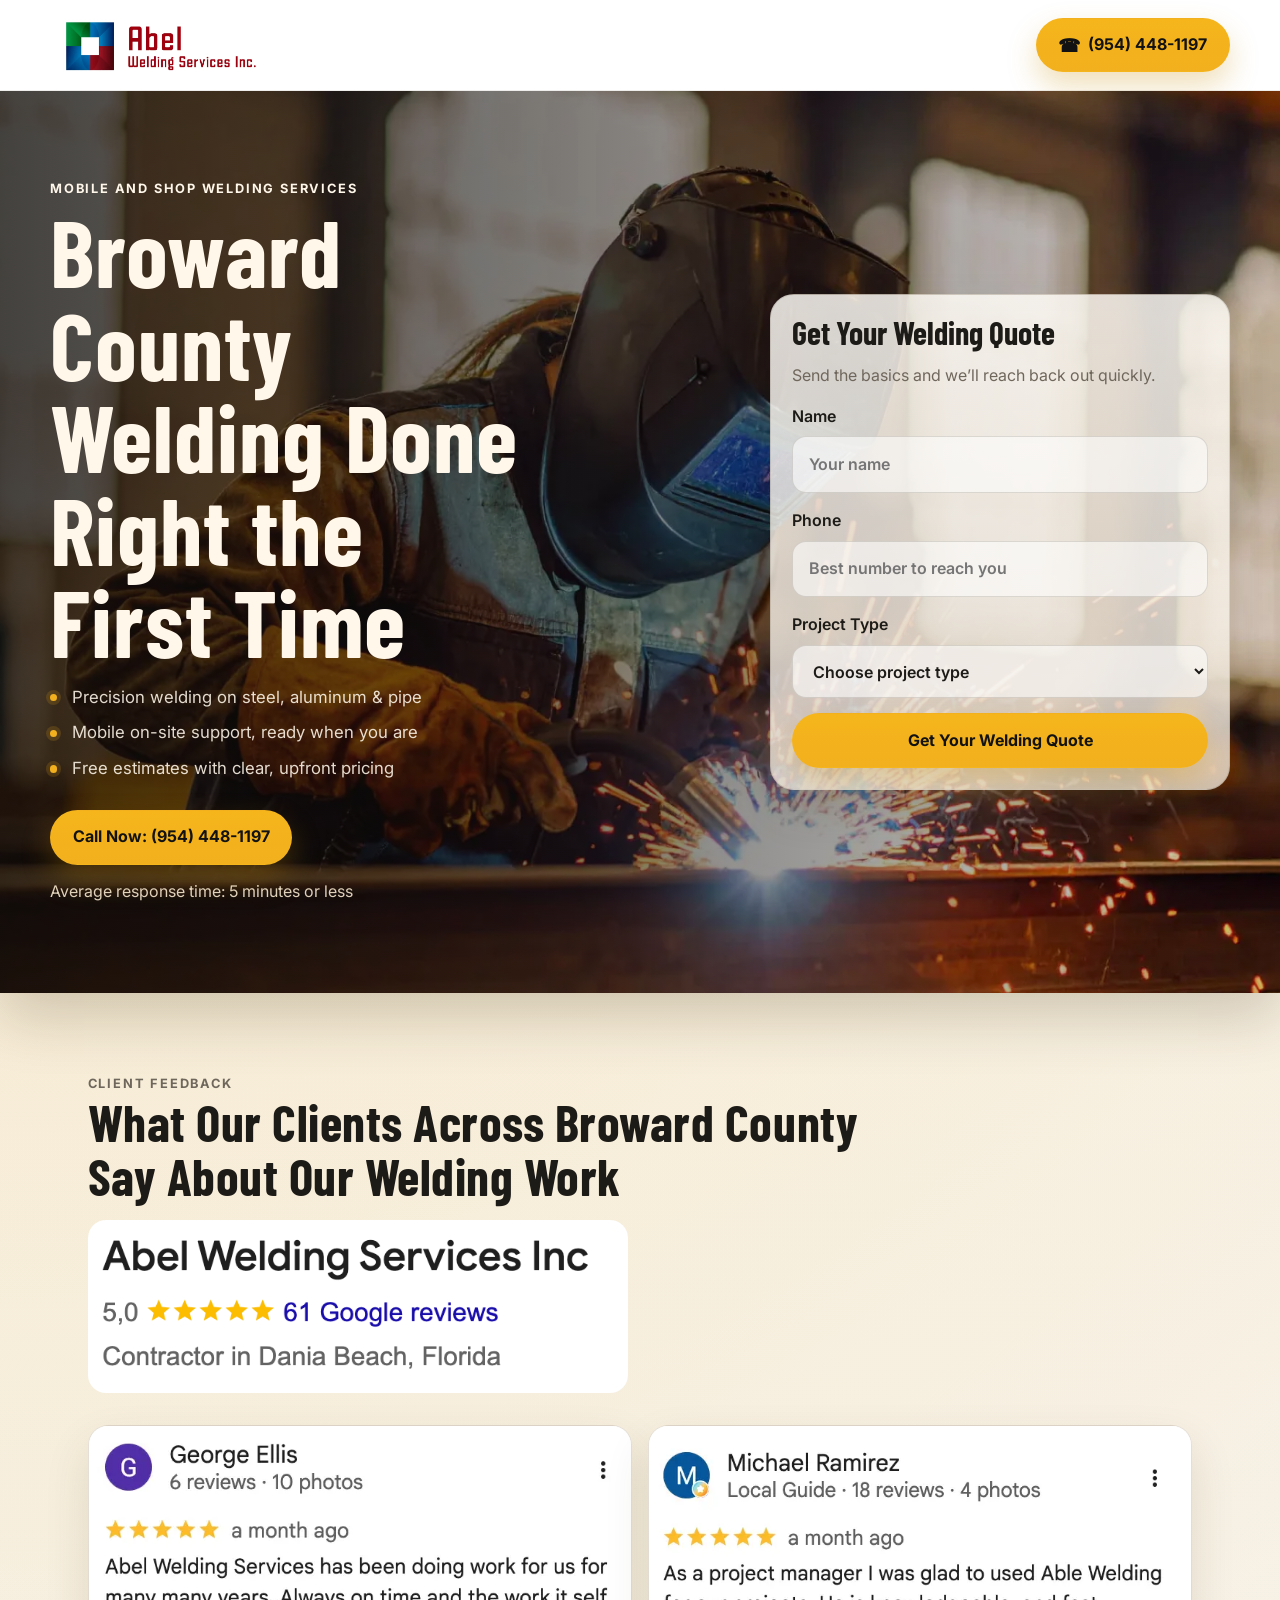
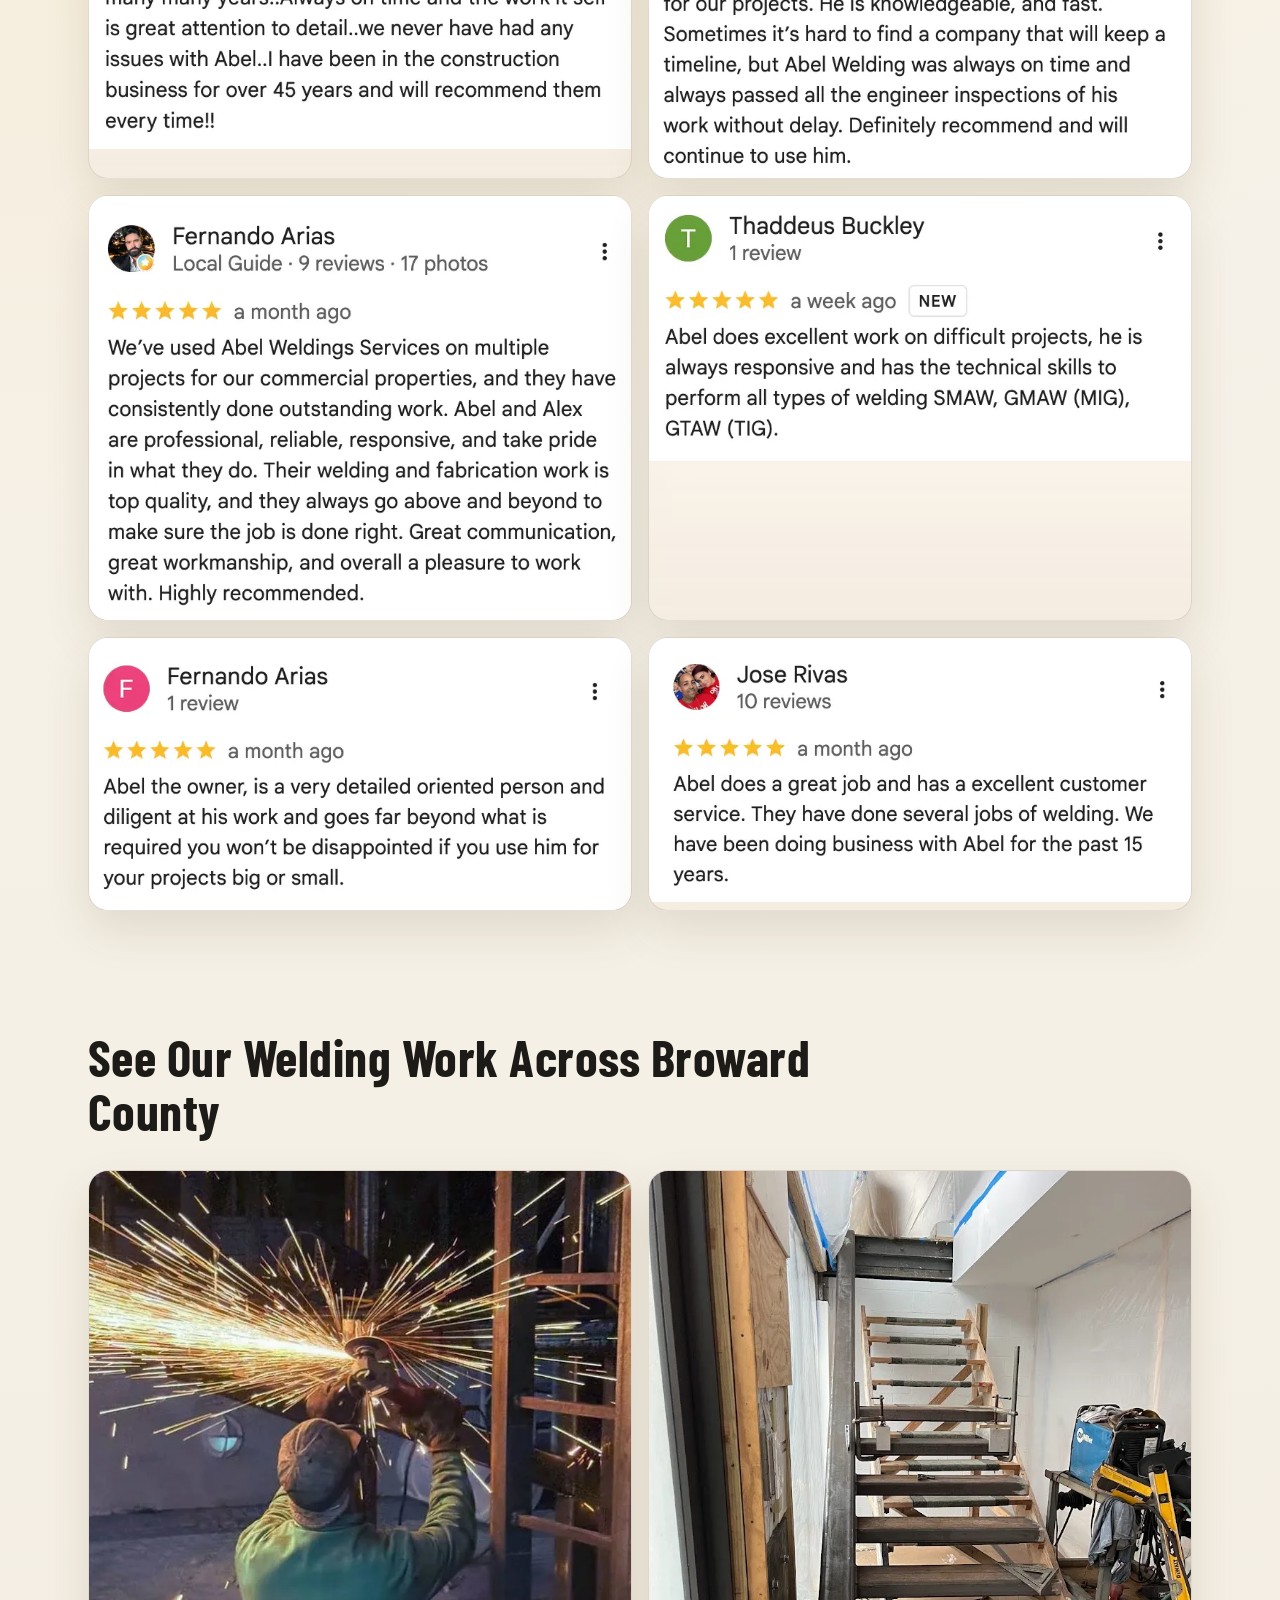
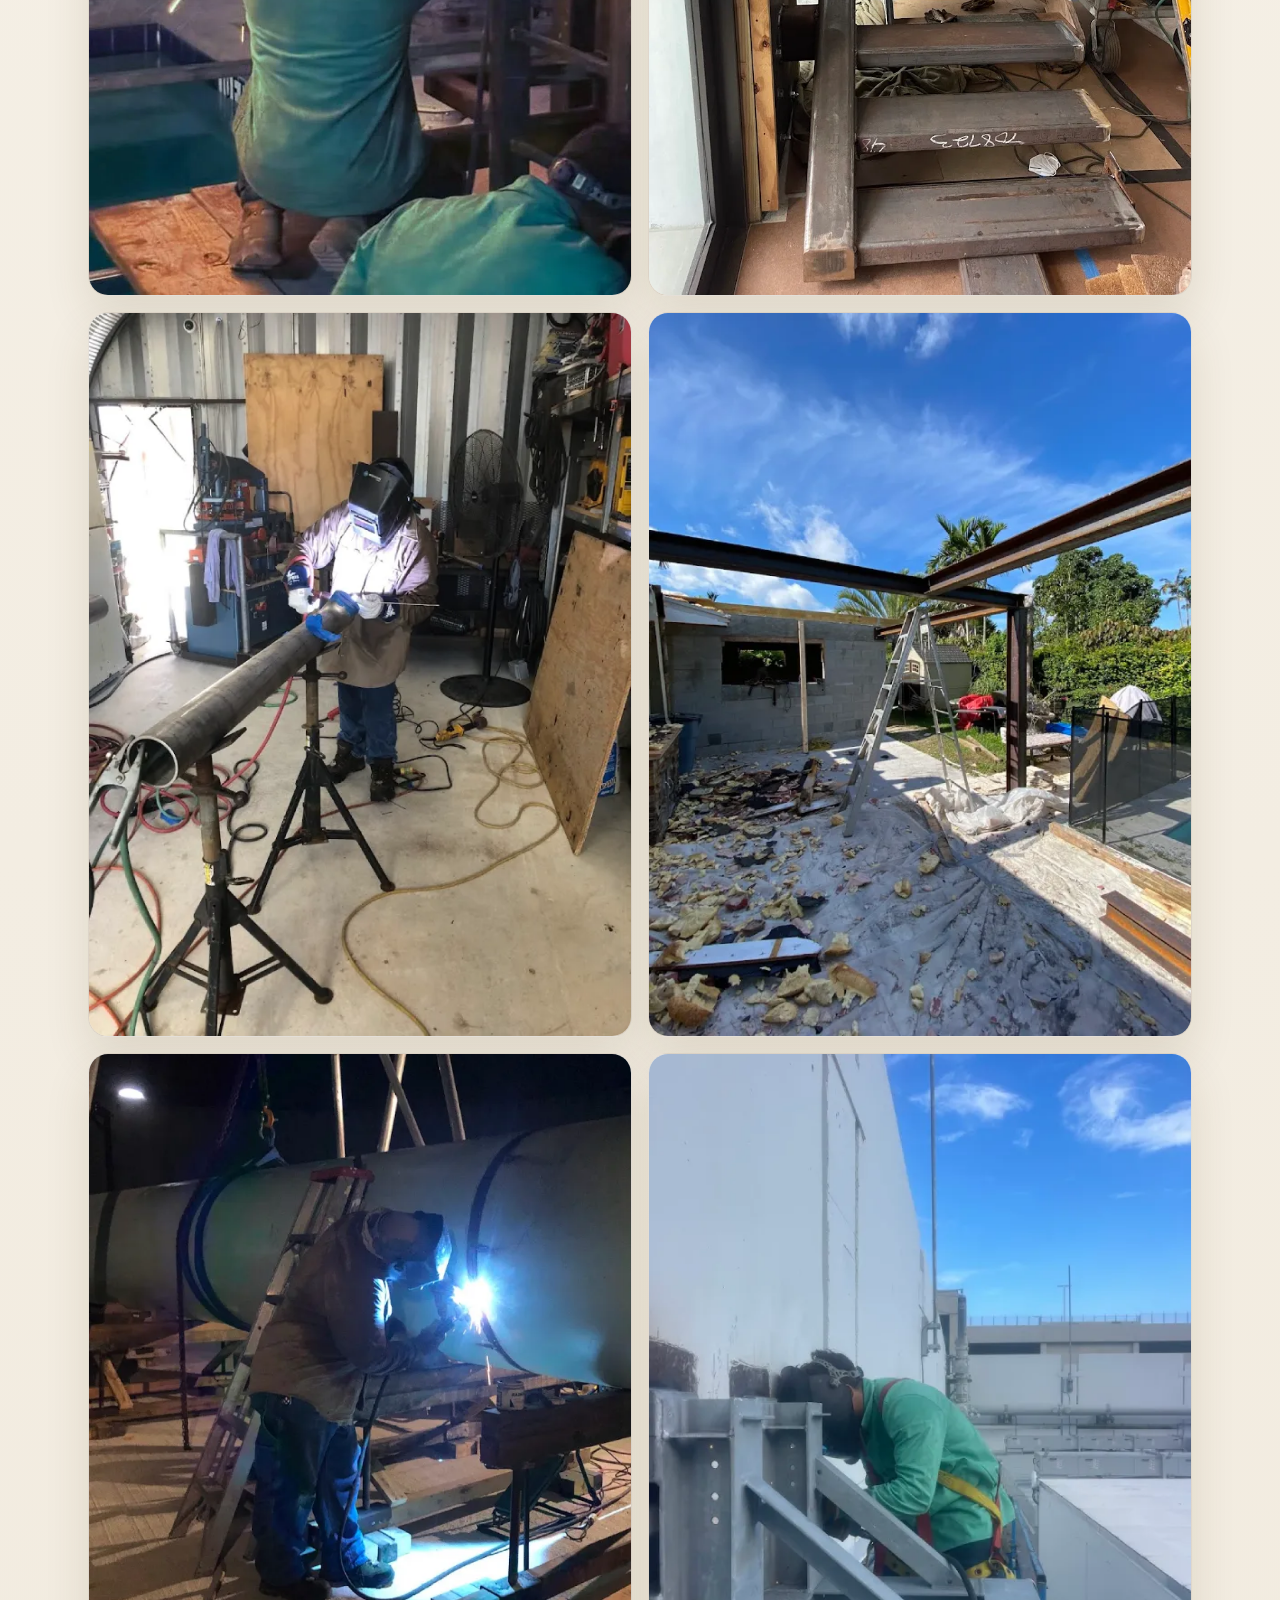
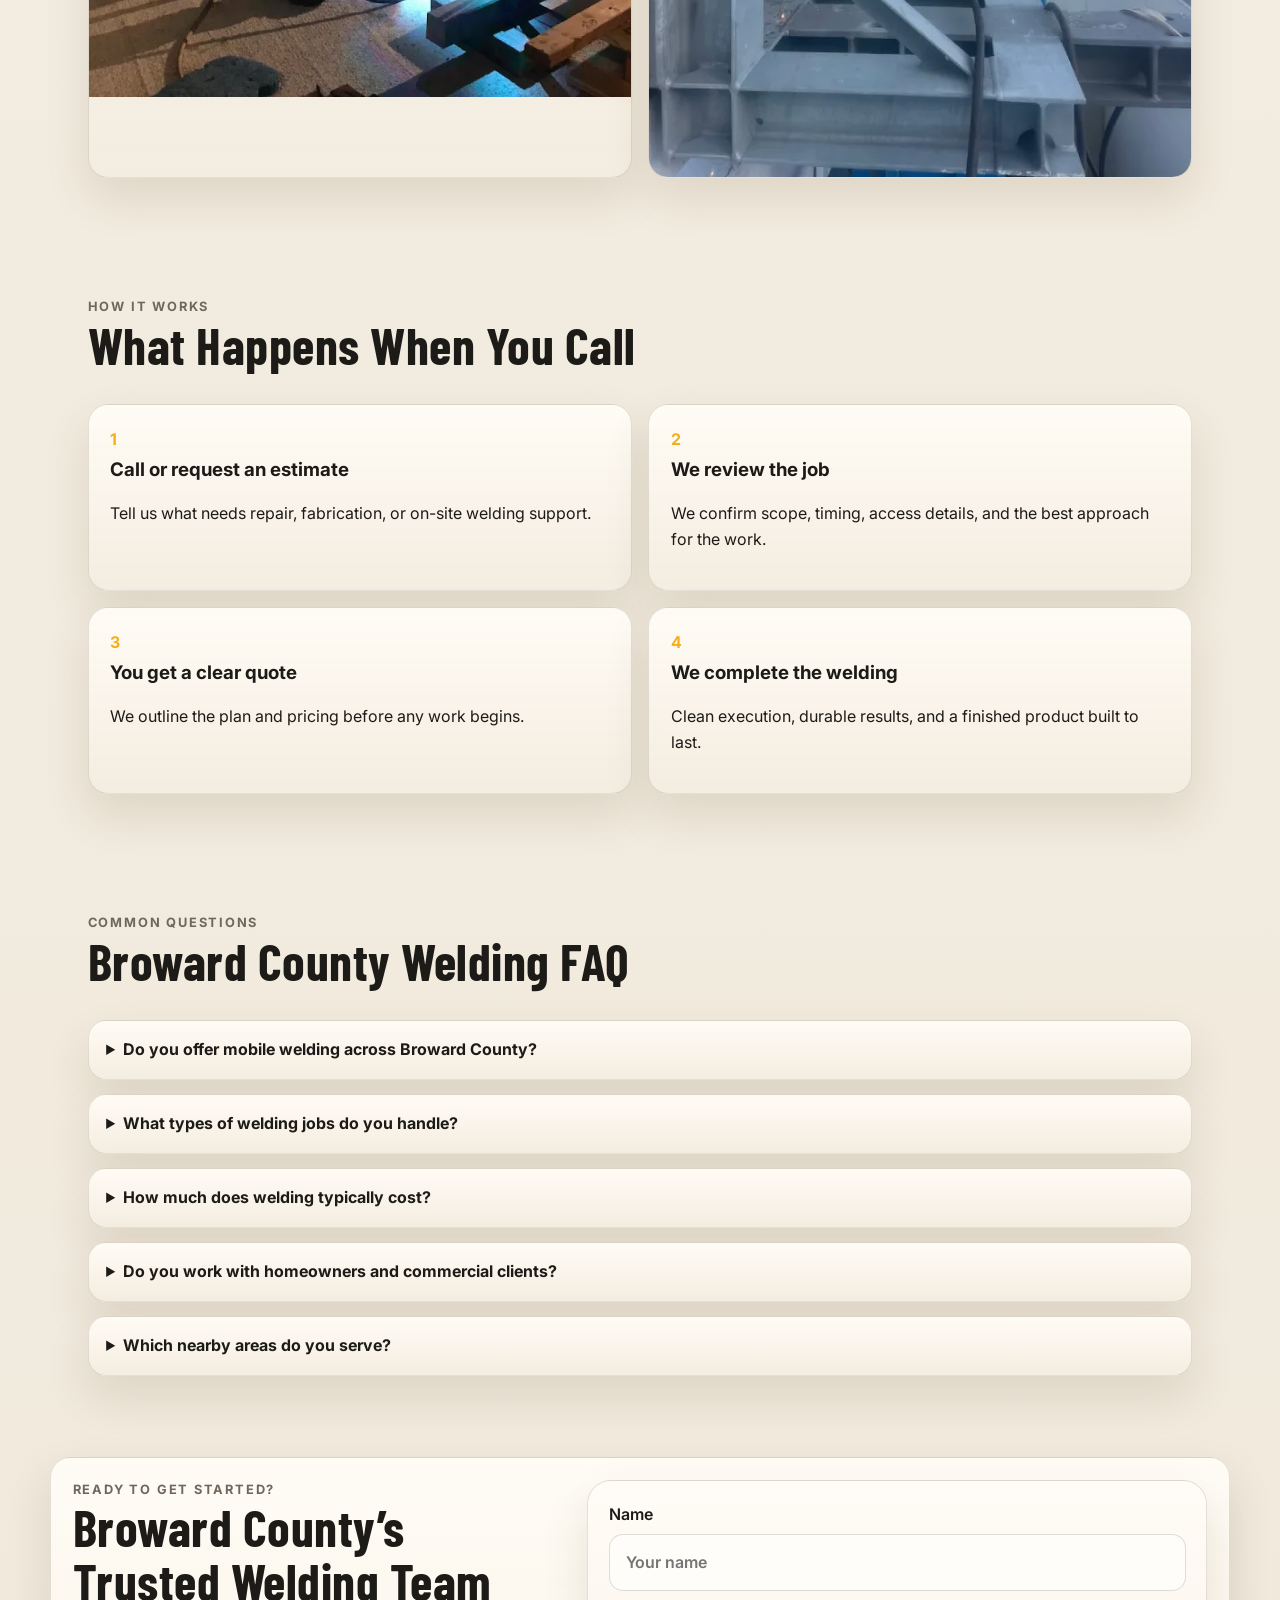
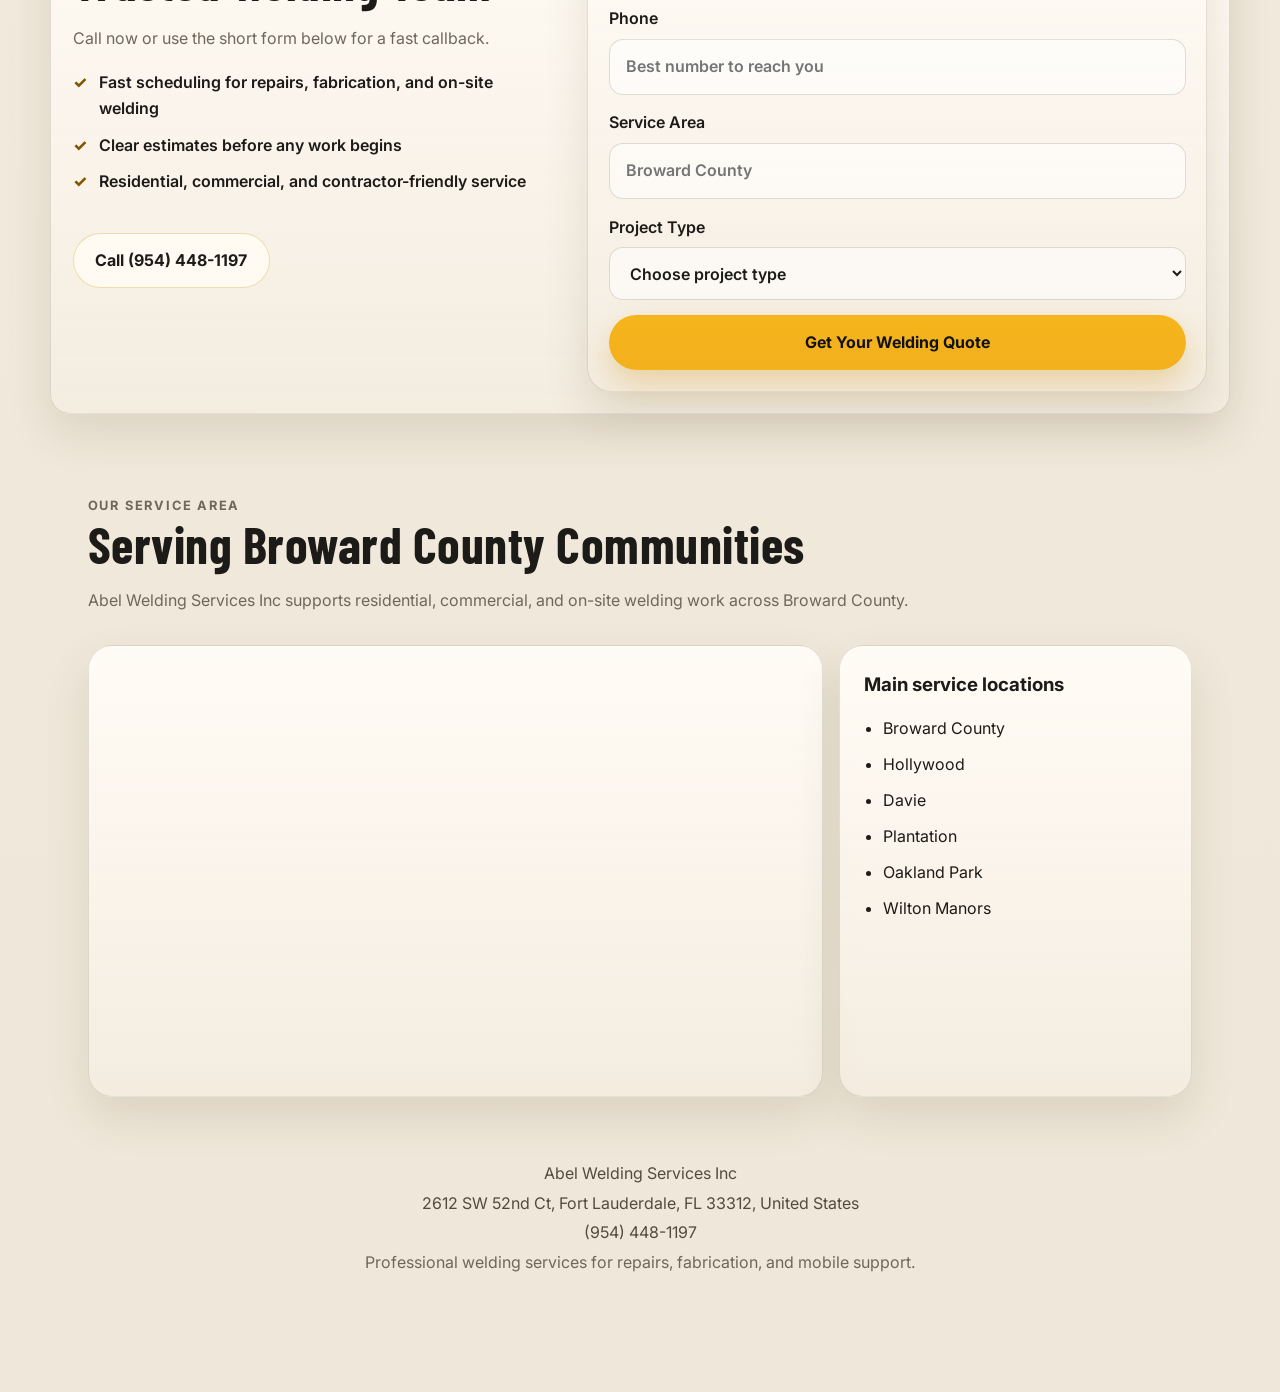
==== commit 51ae6281: "style: animate phone icon in navigation CTA" ====
--- a/index.html
+++ b/index.html
@@ -51,7 +51,7 @@
       href="https://fonts.googleapis.com/css2?family=Barlow+Condensed:wght@500;600;700&family=Inter:wght@400;500;600;700&display=swap"
       rel="stylesheet"
     />
-    <link rel="stylesheet" href="style.css" />
+    <link rel="stylesheet" href="style.css?v=20261020-4" />
     <script type="application/ld+json">
       {
         "@context": "https://schema.org",
@@ -85,7 +85,7 @@
       <a class="brand" href="#" aria-label="Abel Welding Services home">
         <img src="abel-logo.webp" alt="Abel Welding Services Inc." />
       </a>
-      <a class="call-pill" href="tel:+19544481197" onclick="gtag('event', 'conversion', {'send_to': 'AW-18290450782/YguZCLyflNAcEN7CyJFE'});">Call: (954) 448-1197</a>
+      <a class="call-pill" href="tel:+19544481197" aria-label="Call (954) 448-1197" onclick="gtag('event', 'conversion', {'send_to': 'AW-18290450782/YguZCLyflNAcEN7CyJFE'});"><span class="call-pill-icon" aria-hidden="true">&#9742;</span><span>(954) 448-1197</span></a>
     </header>
 
     <main>
--- a/style.css
+++ b/style.css
@@ -100,6 +100,52 @@
   background: linear-gradient(180deg, #ffca46 0%, var(--accent-strong) 100%);
 }
 
+.call-pill-icon {
+  display: inline-block;
+  font-size: 1.15em;
+  line-height: 1;
+  transform-origin: center;
+  animation: phone-wiggle 2.8s ease-in-out infinite;
+}
+
+@keyframes phone-wiggle {
+  0%,
+  72%,
+  100% {
+    transform: rotate(0deg);
+  }
+
+  76% {
+    transform: rotate(-14deg);
+  }
+
+  80% {
+    transform: rotate(14deg);
+  }
+
+  84% {
+    transform: rotate(-10deg);
+  }
+
+  88% {
+    transform: rotate(10deg);
+  }
+
+  92% {
+    transform: rotate(-5deg);
+  }
+
+  96% {
+    transform: rotate(5deg);
+  }
+}
+
+@media (prefers-reduced-motion: reduce) {
+  .call-pill-icon {
+    animation: none;
+  }
+}
+
 .button-secondary {
   border-color: rgba(200, 141, 0, 0.28);
   background: rgba(255, 251, 243, 0.9);
@@ -243,6 +289,23 @@
   box-shadow: 0 10px 24px rgba(0, 0, 0, 0.18);
   color: #fff;
   backdrop-filter: blur(8px);
+  cursor: pointer;
+  transition: transform 160ms ease, border-color 160ms ease, background 160ms ease;
+}
+
+.hero-google-reviews:hover {
+  transform: translateY(-2px);
+  border-color: rgba(255, 255, 255, 0.42);
+  background: rgba(255, 255, 255, 0.18);
+}
+
+.hero-google-reviews:focus-visible {
+  outline: 3px solid var(--accent);
+  outline-offset: 4px;
+}
+
+#client-feedback {
+  scroll-margin-top: 5rem;
 }
 
 .google-review-mark {
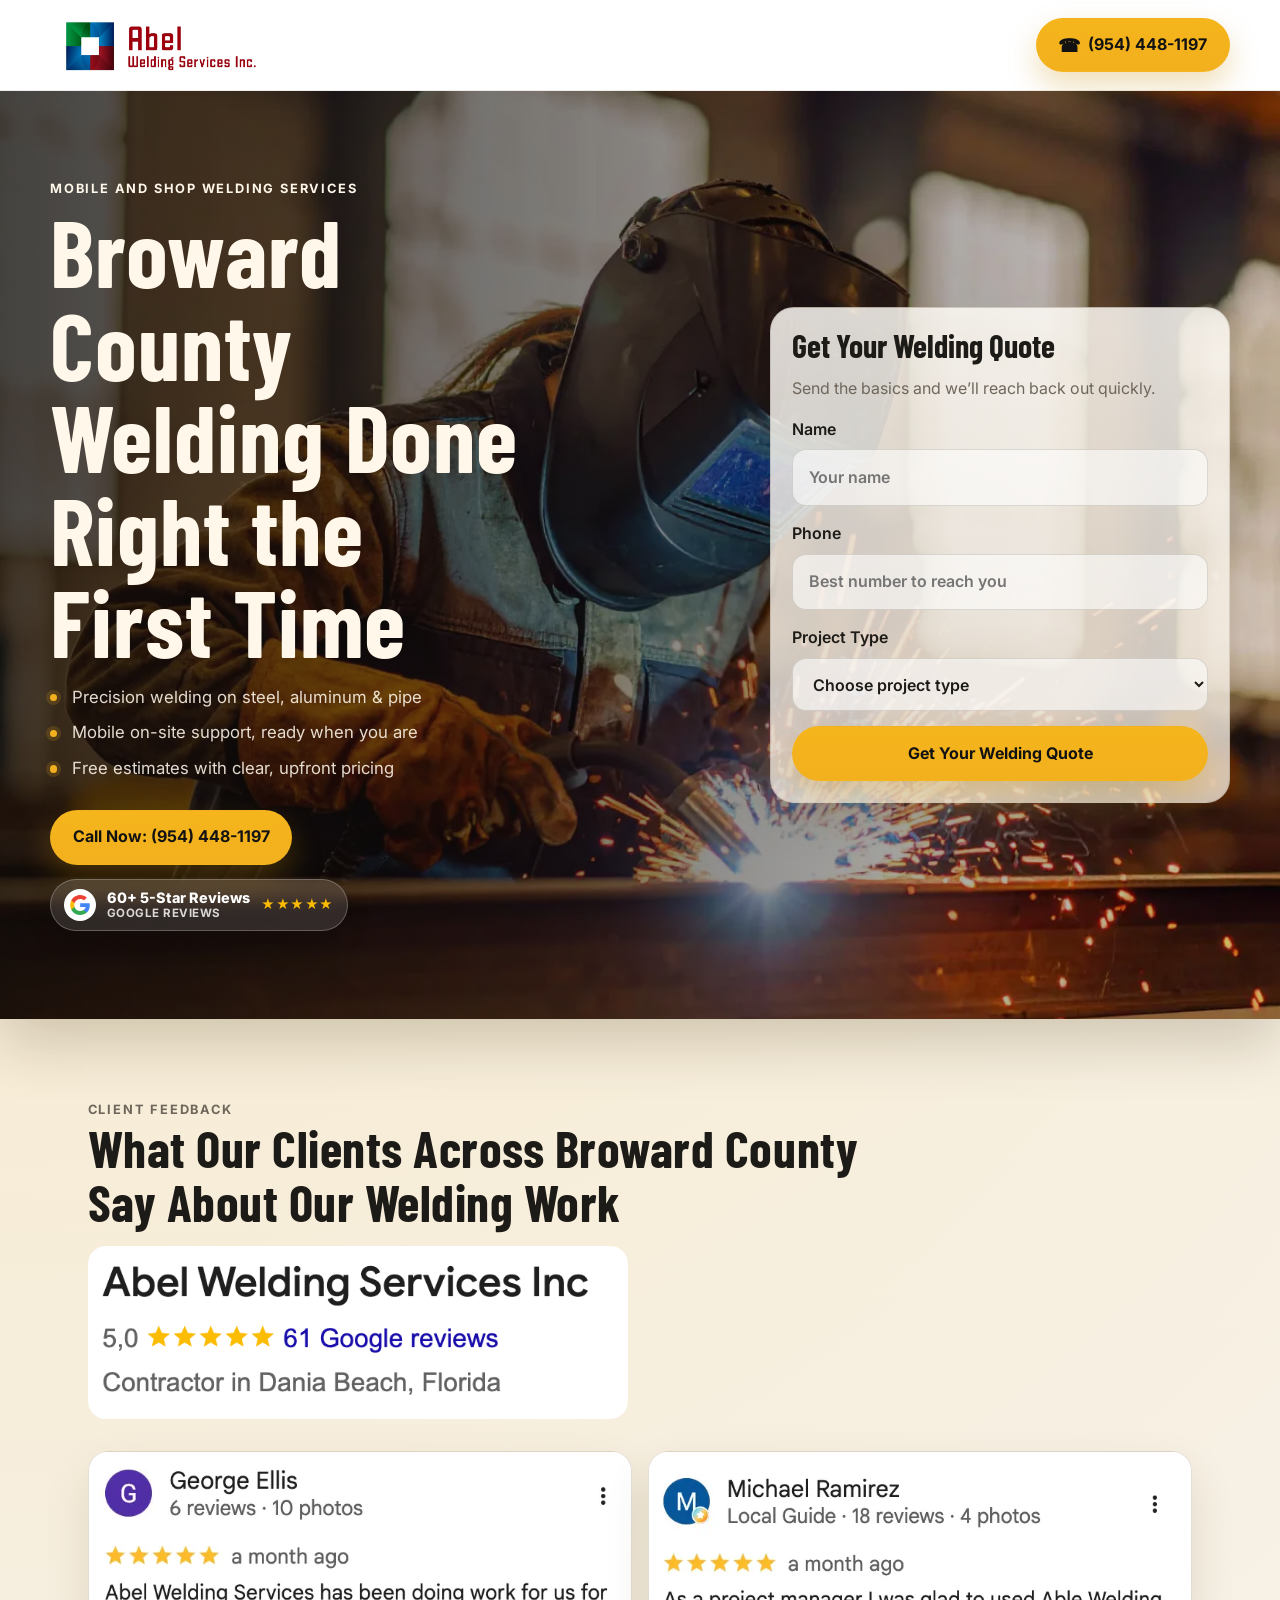
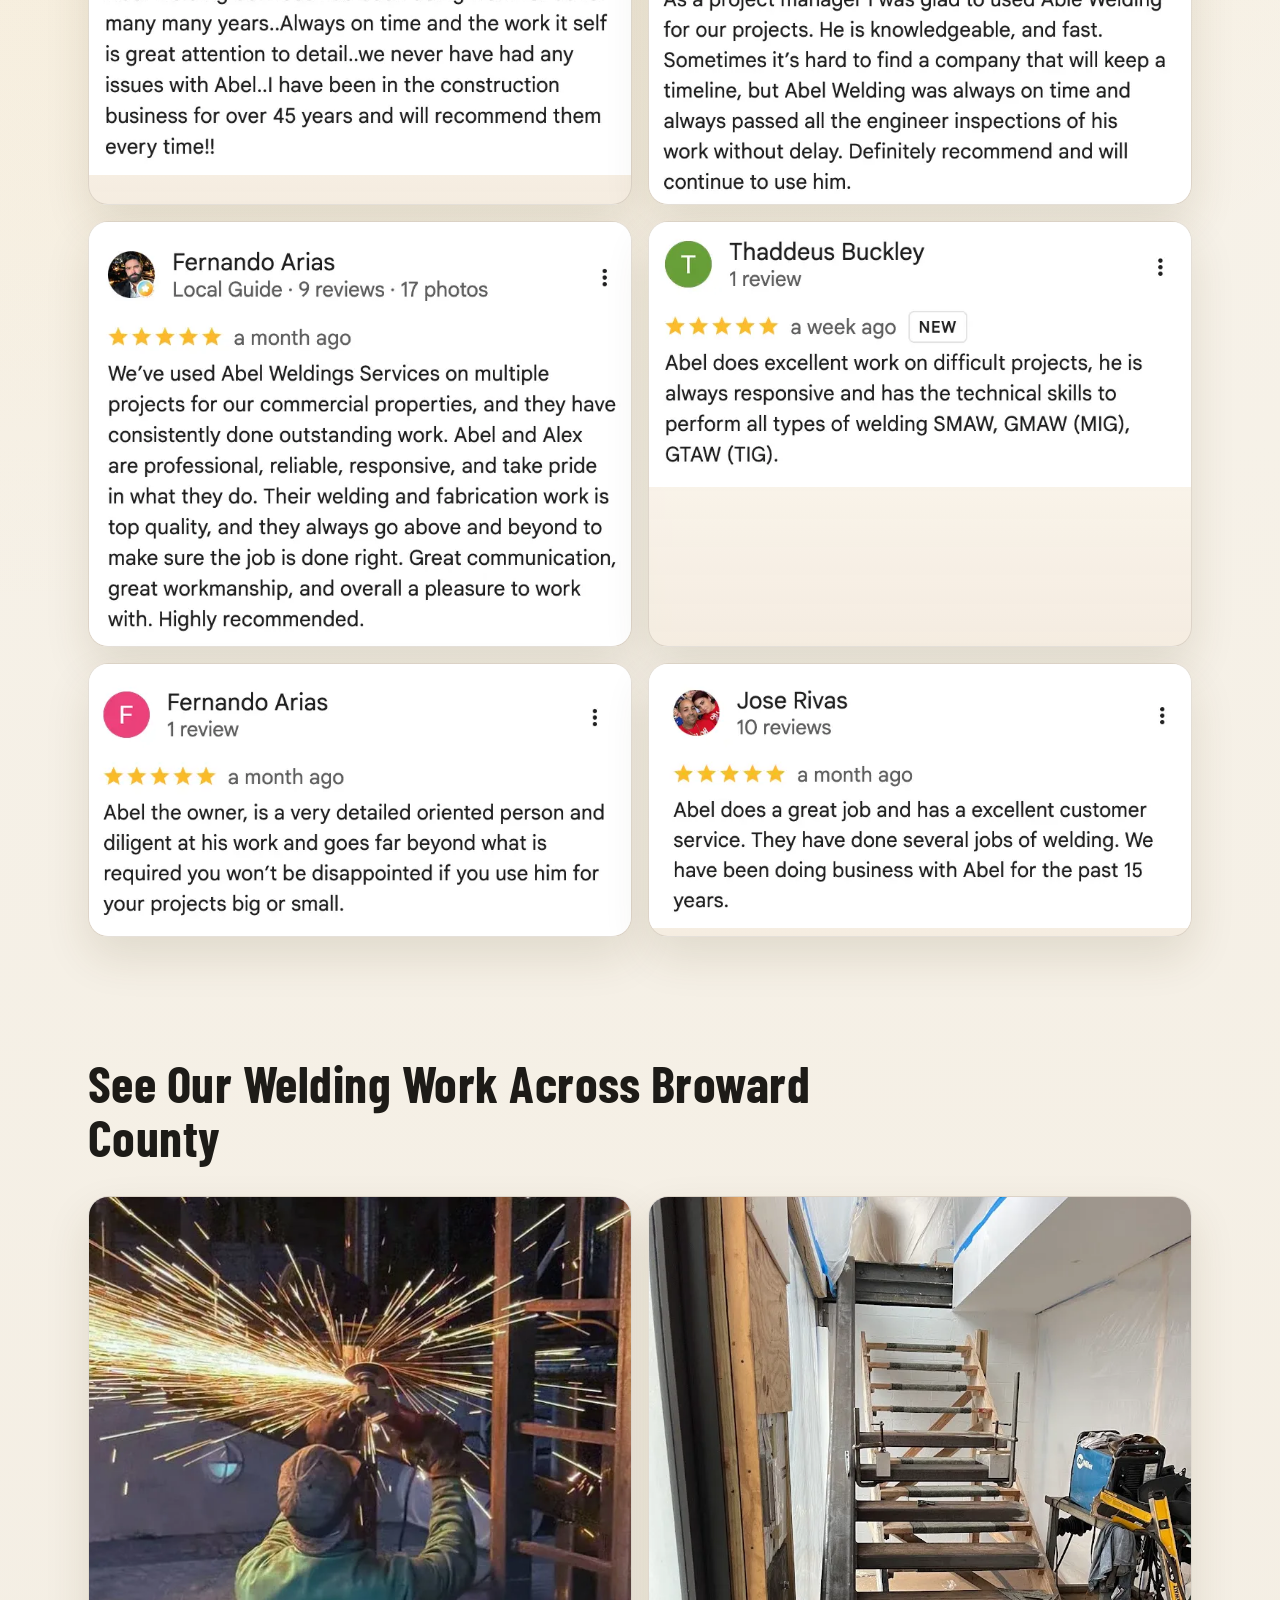
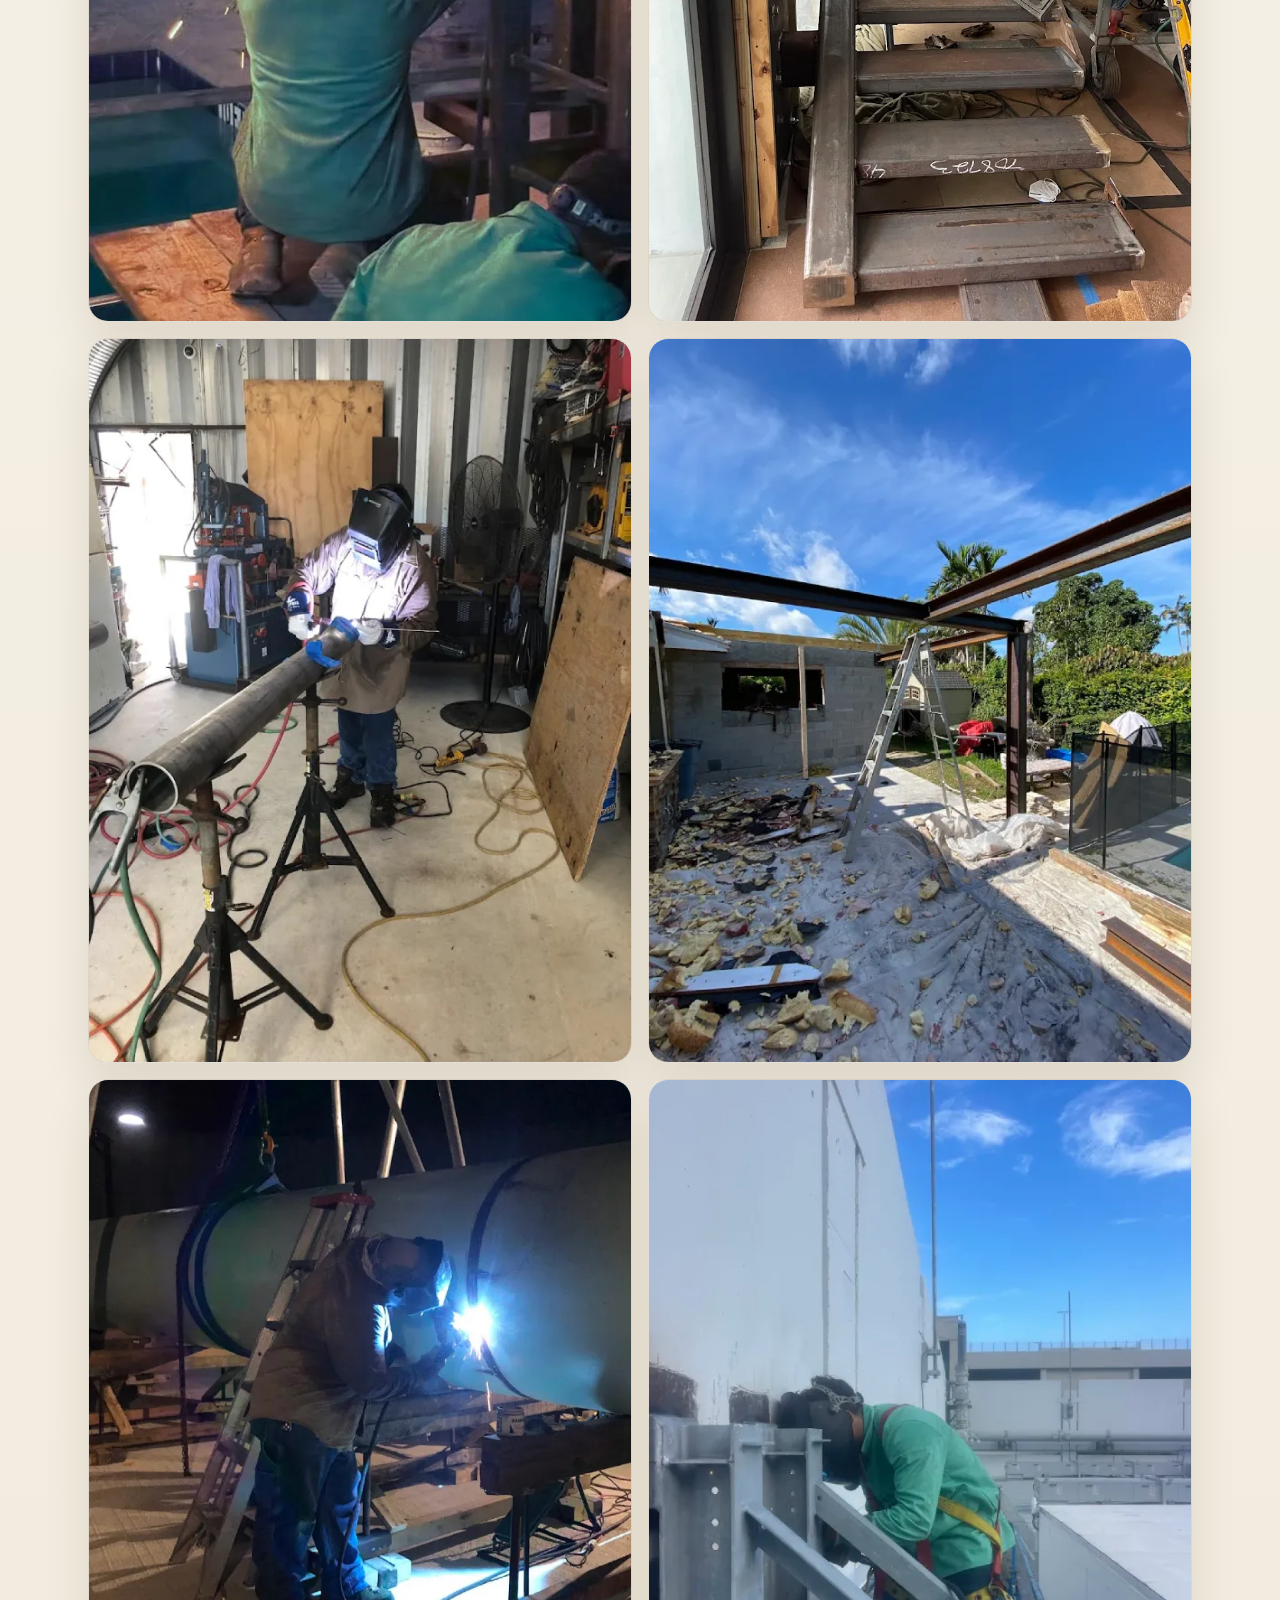
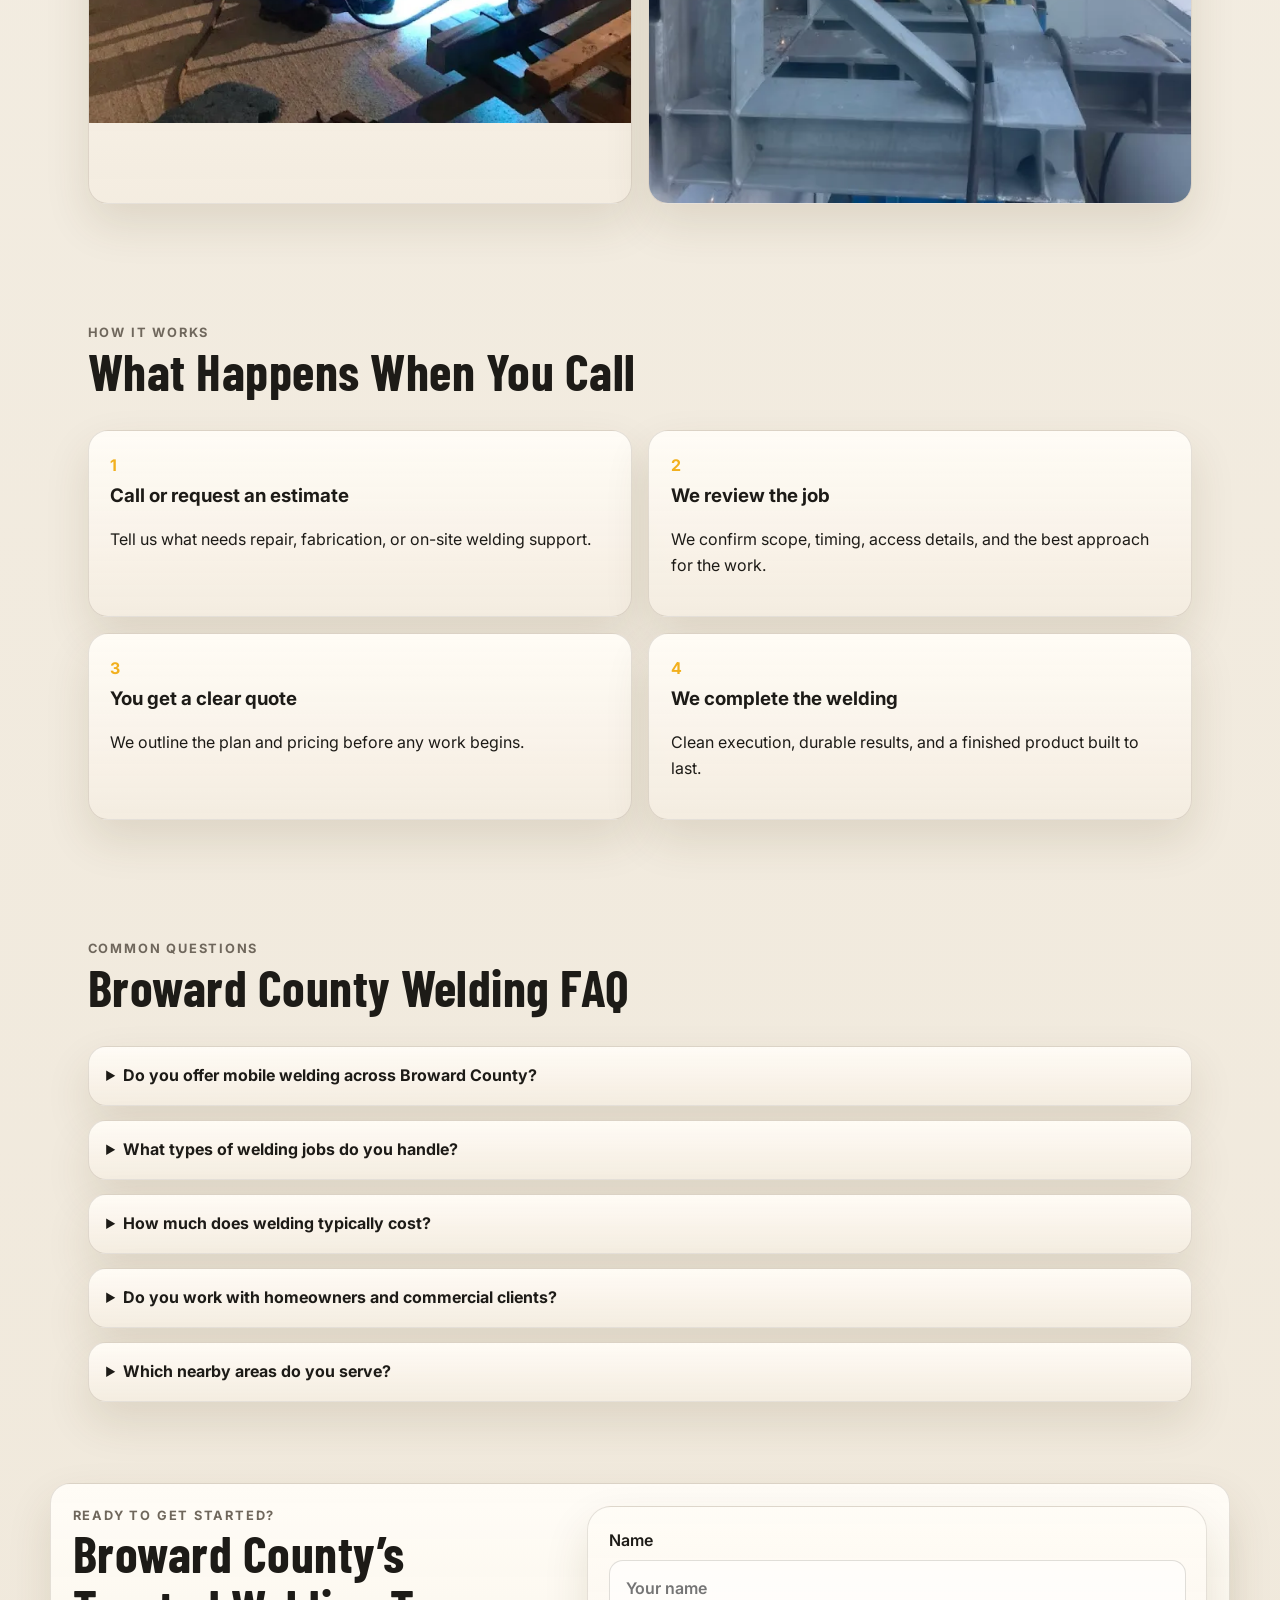
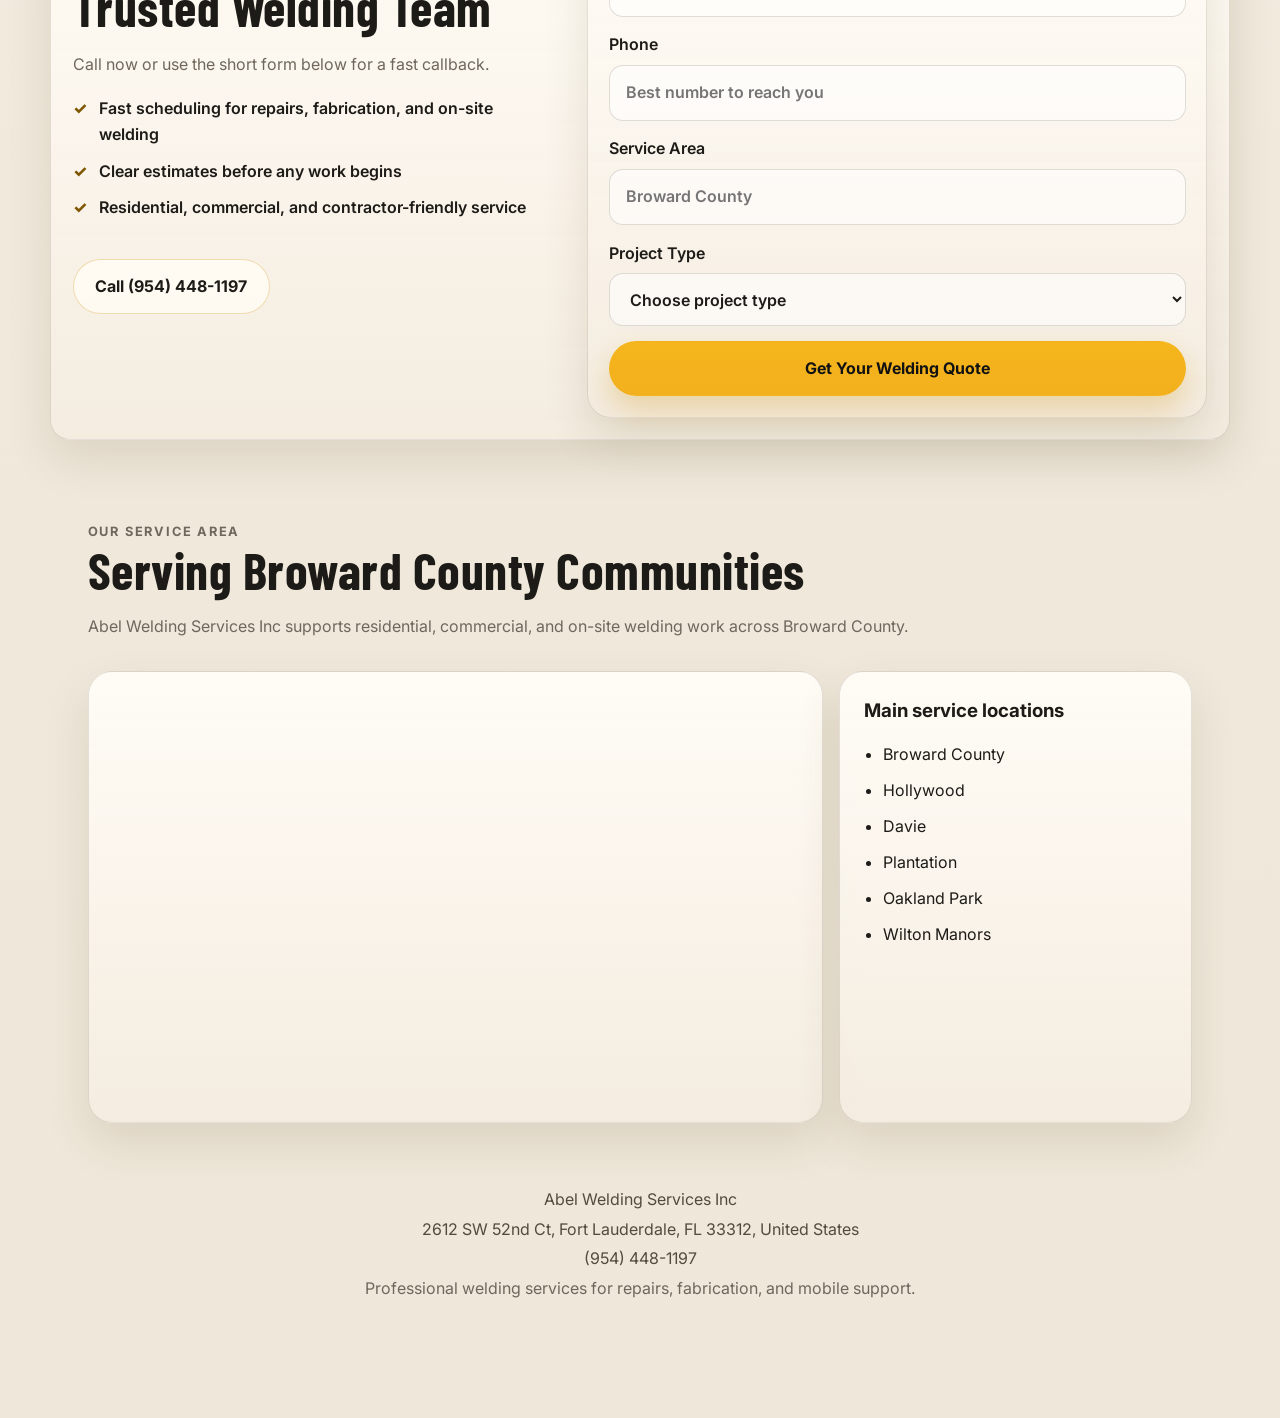
==== commit 957313b2: "feat: add review badges across landing pages" ====
--- a/index.html
+++ b/index.html
@@ -102,7 +102,16 @@
             <div class="hero-actions">
               <a class="button button-primary" href="tel:+19544481197" onclick="gtag('event', 'conversion', {'send_to': 'AW-18290450782/YguZCLyflNAcEN7CyJFE'});">Call Now: (954) 448-1197</a>
             </div>
-            <p class="microcopy">Average response time: 5 minutes or less</p>
+            <a class="hero-google-reviews" href="#client-feedback" aria-label="View our 60 plus five-star Google reviews">
+              <span class="google-review-mark" aria-hidden="true">
+                <img src="google-review-logo.svg" alt="" width="20" height="20" />
+              </span>
+              <span class="google-review-copy">
+                <strong>60+ 5-Star Reviews</strong>
+                <span>Google Reviews</span>
+              </span>
+              <span class="google-review-stars" aria-hidden="true">★★★★★</span>
+            </a>
           </div>
           <div class="hero-form-wrap">
             <form
@@ -146,7 +155,7 @@
         </div>
       </section>
 
-      <section class="section testimonials">
+      <section class="section testimonials" id="client-feedback">
         <div class="section-heading">
           <p class="eyebrow">Client feedback</p>
           <h2>What Our Clients Across Broward County Say About Our Welding Work</h2>
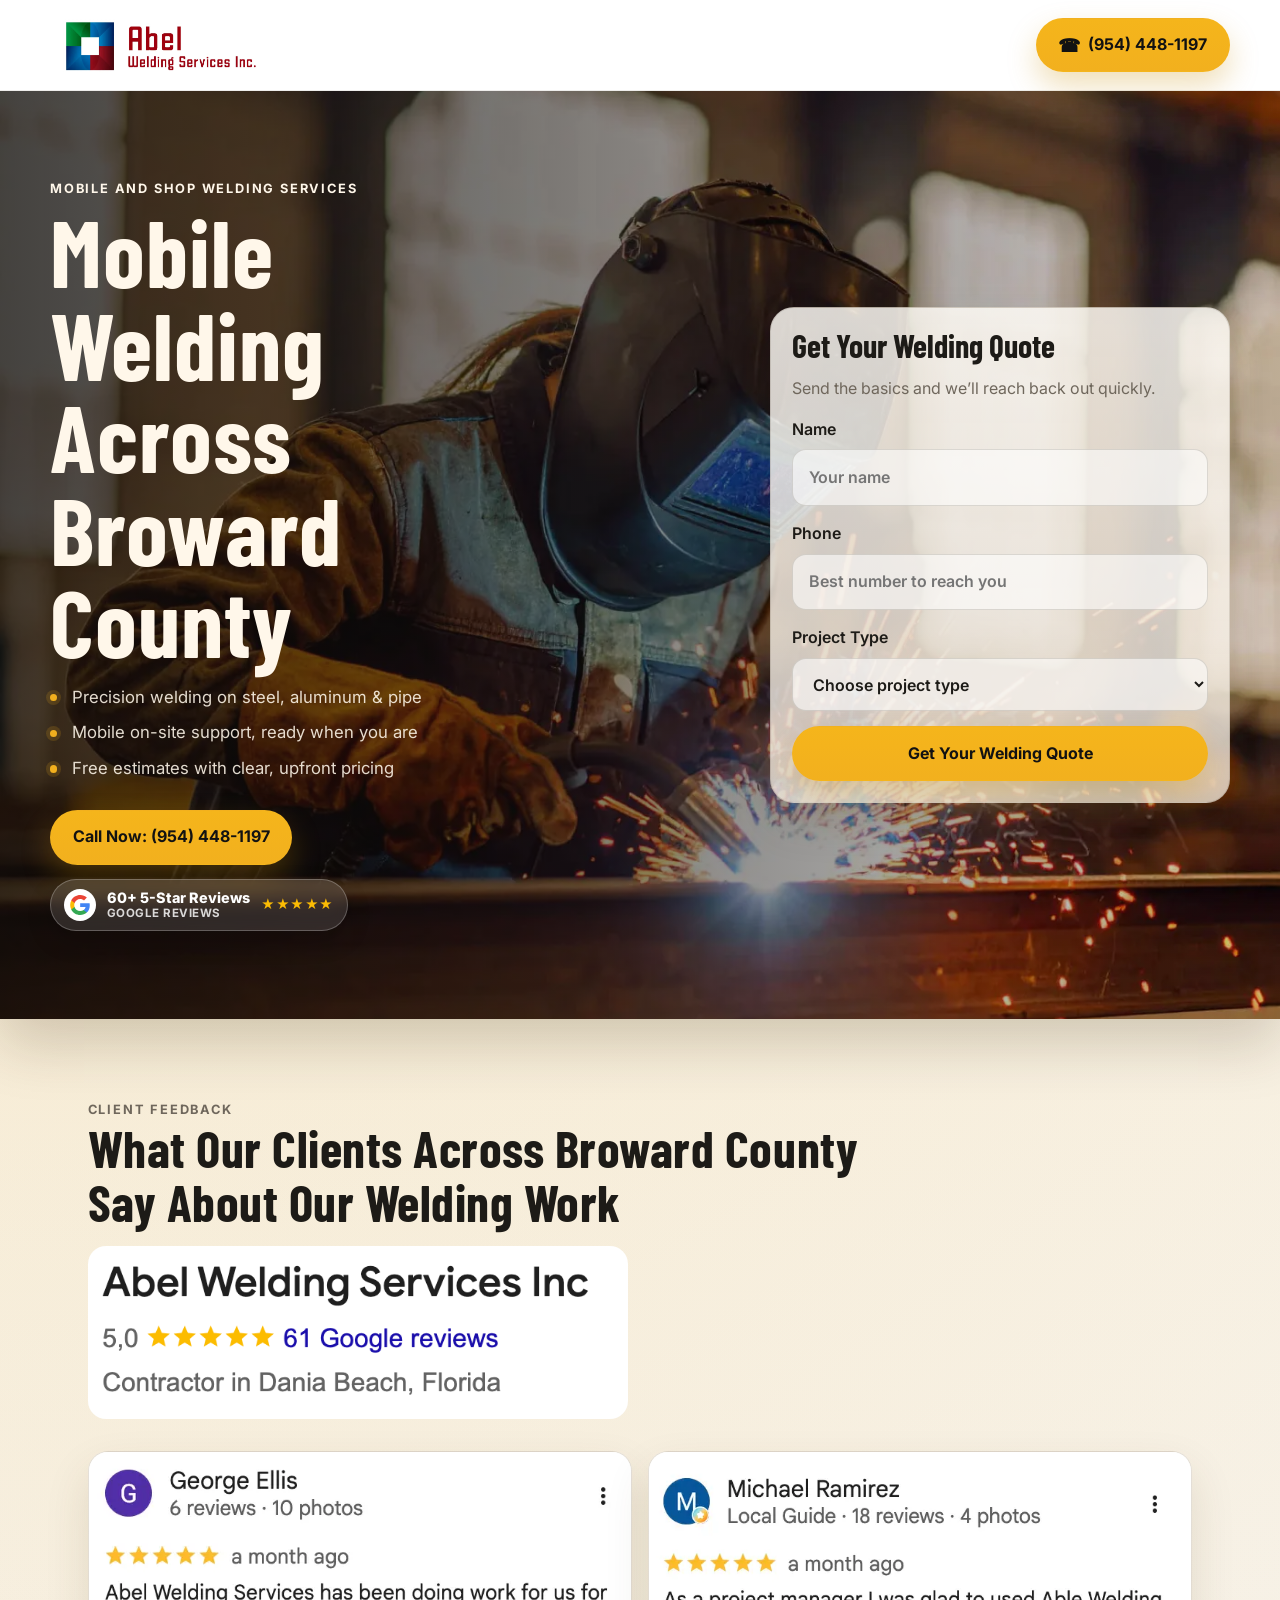
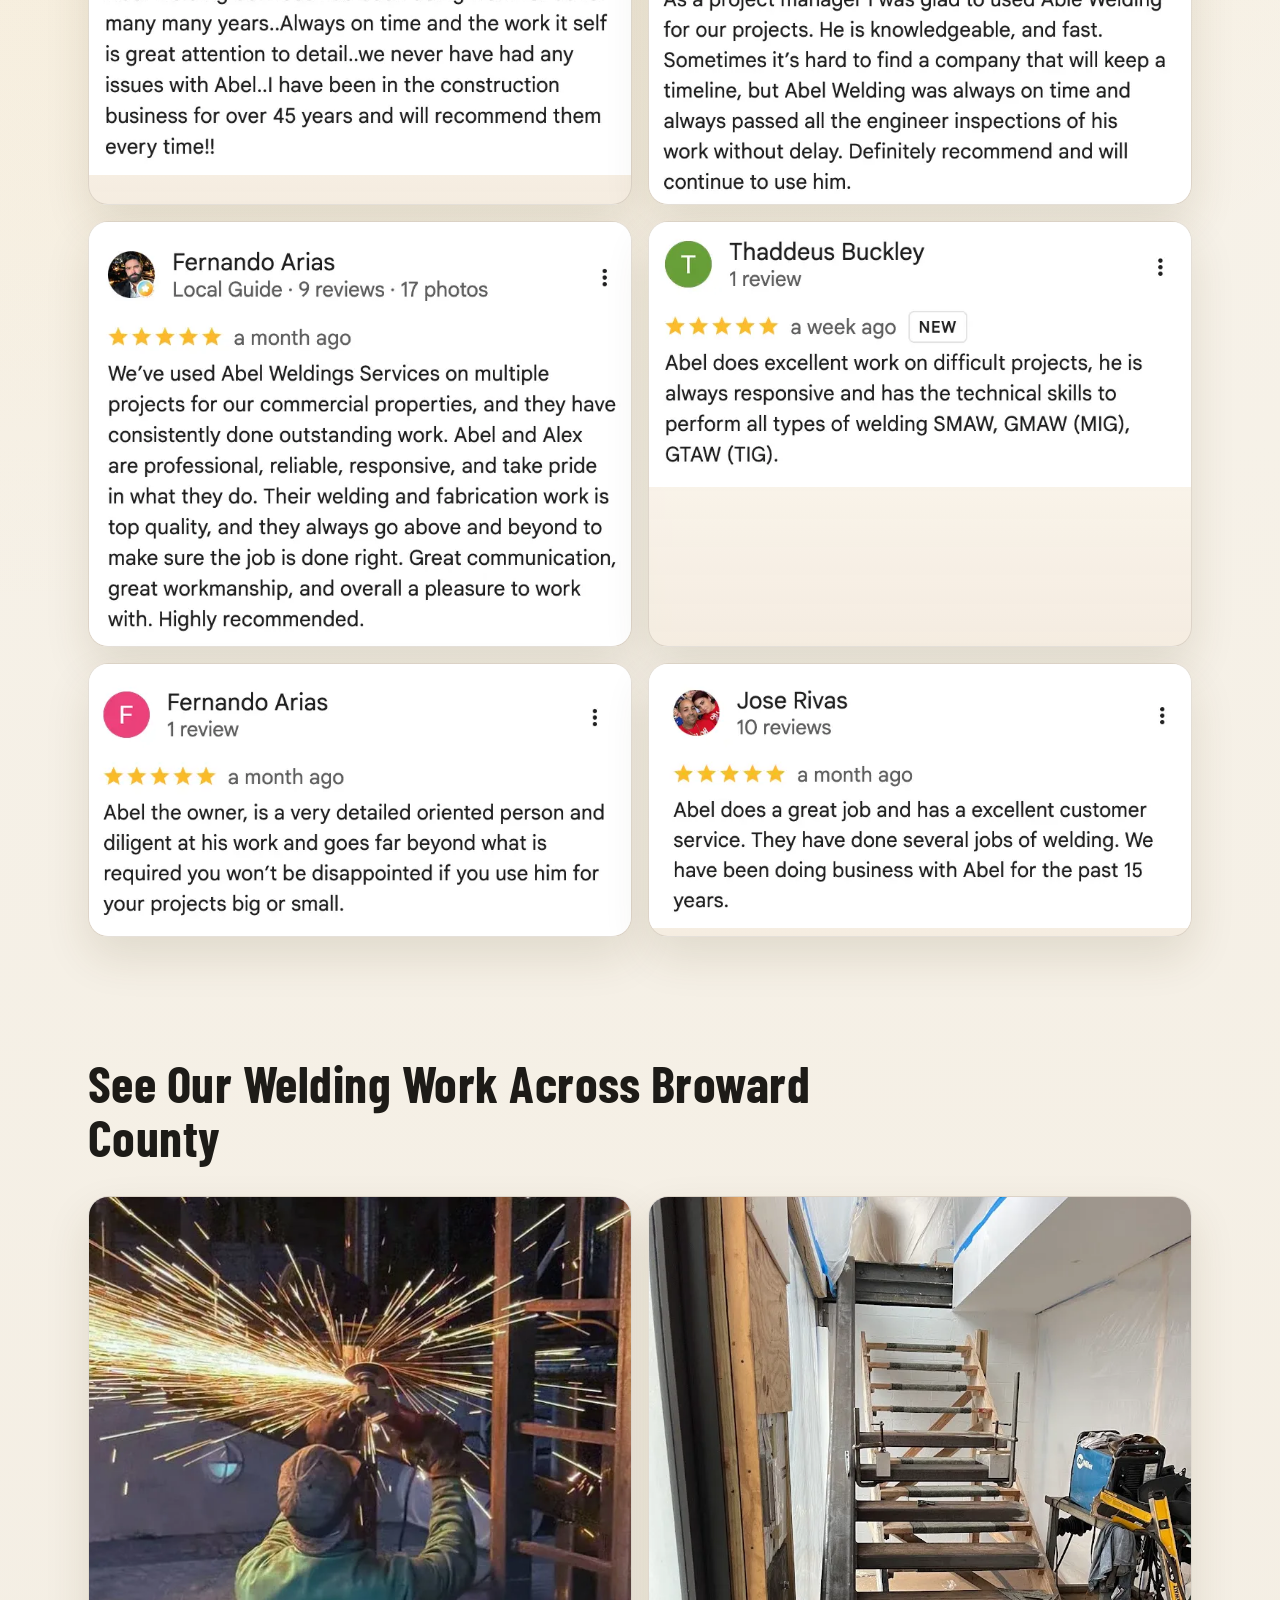
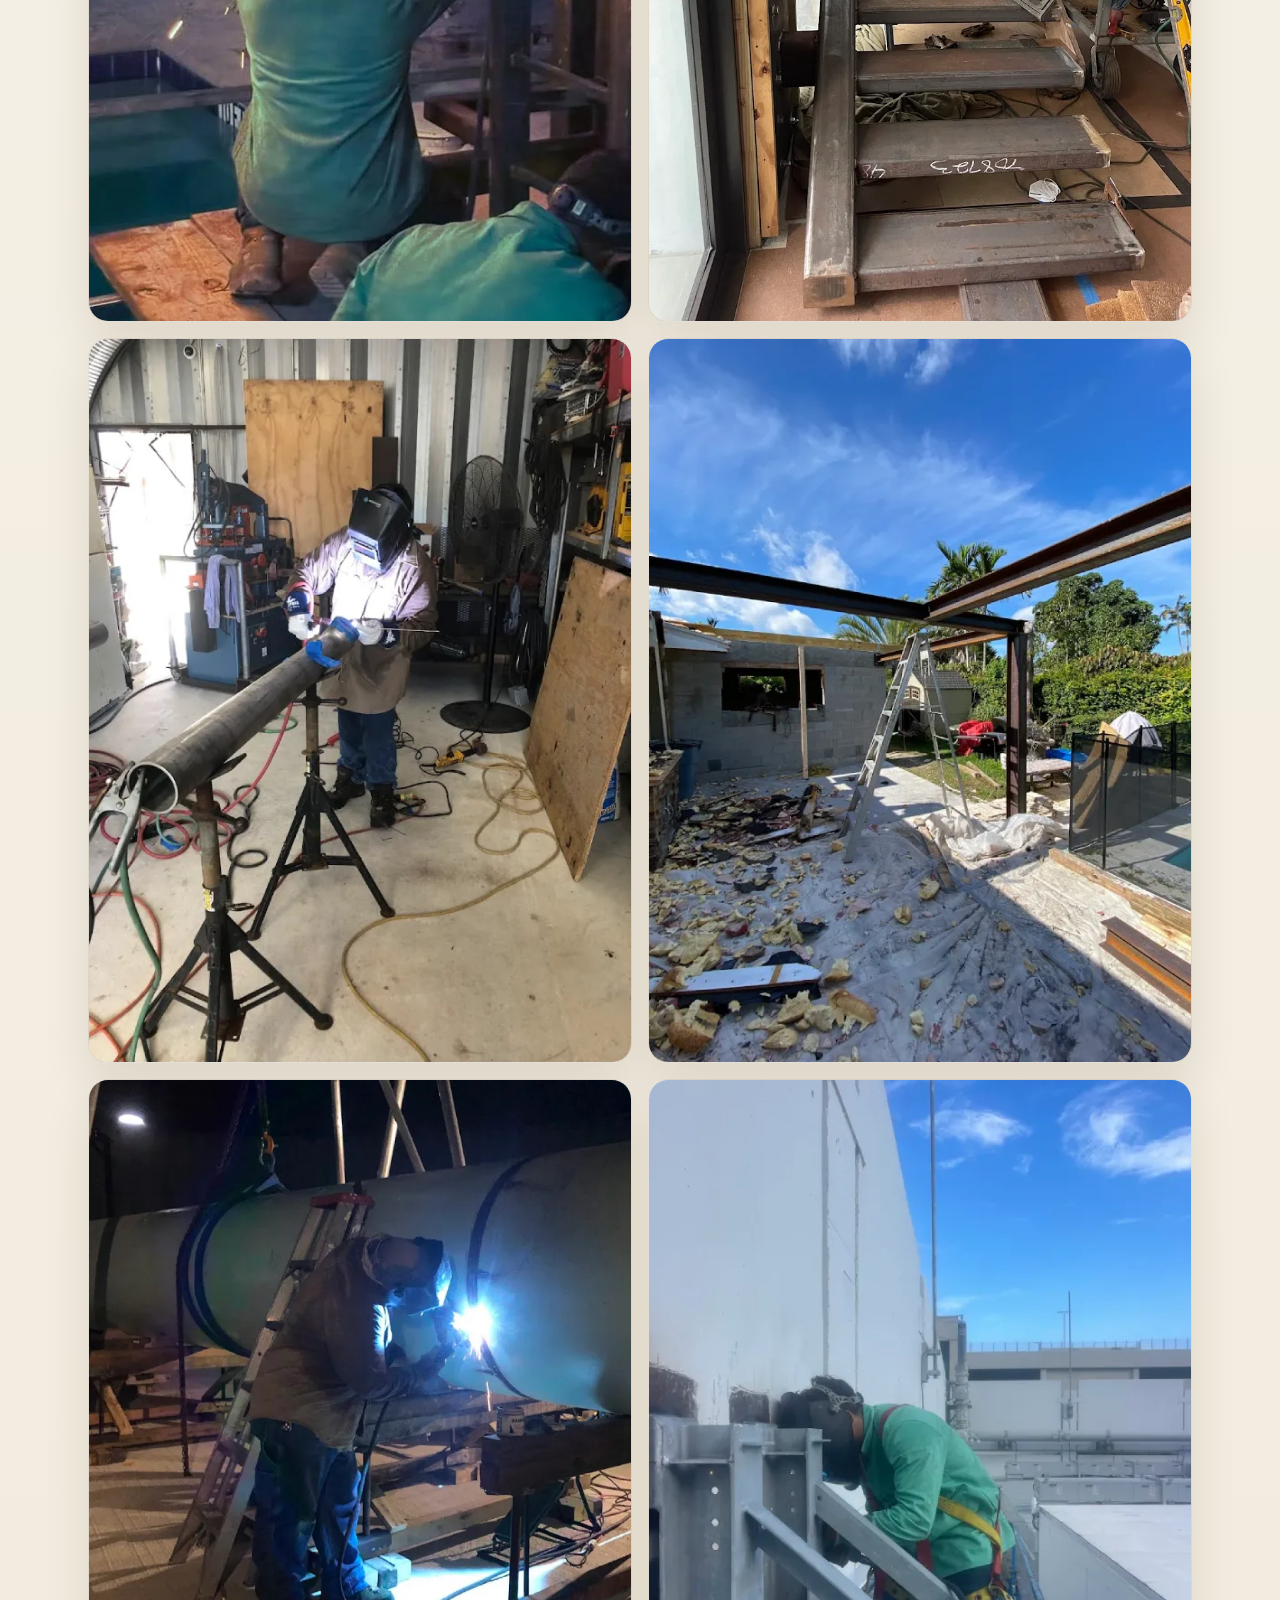
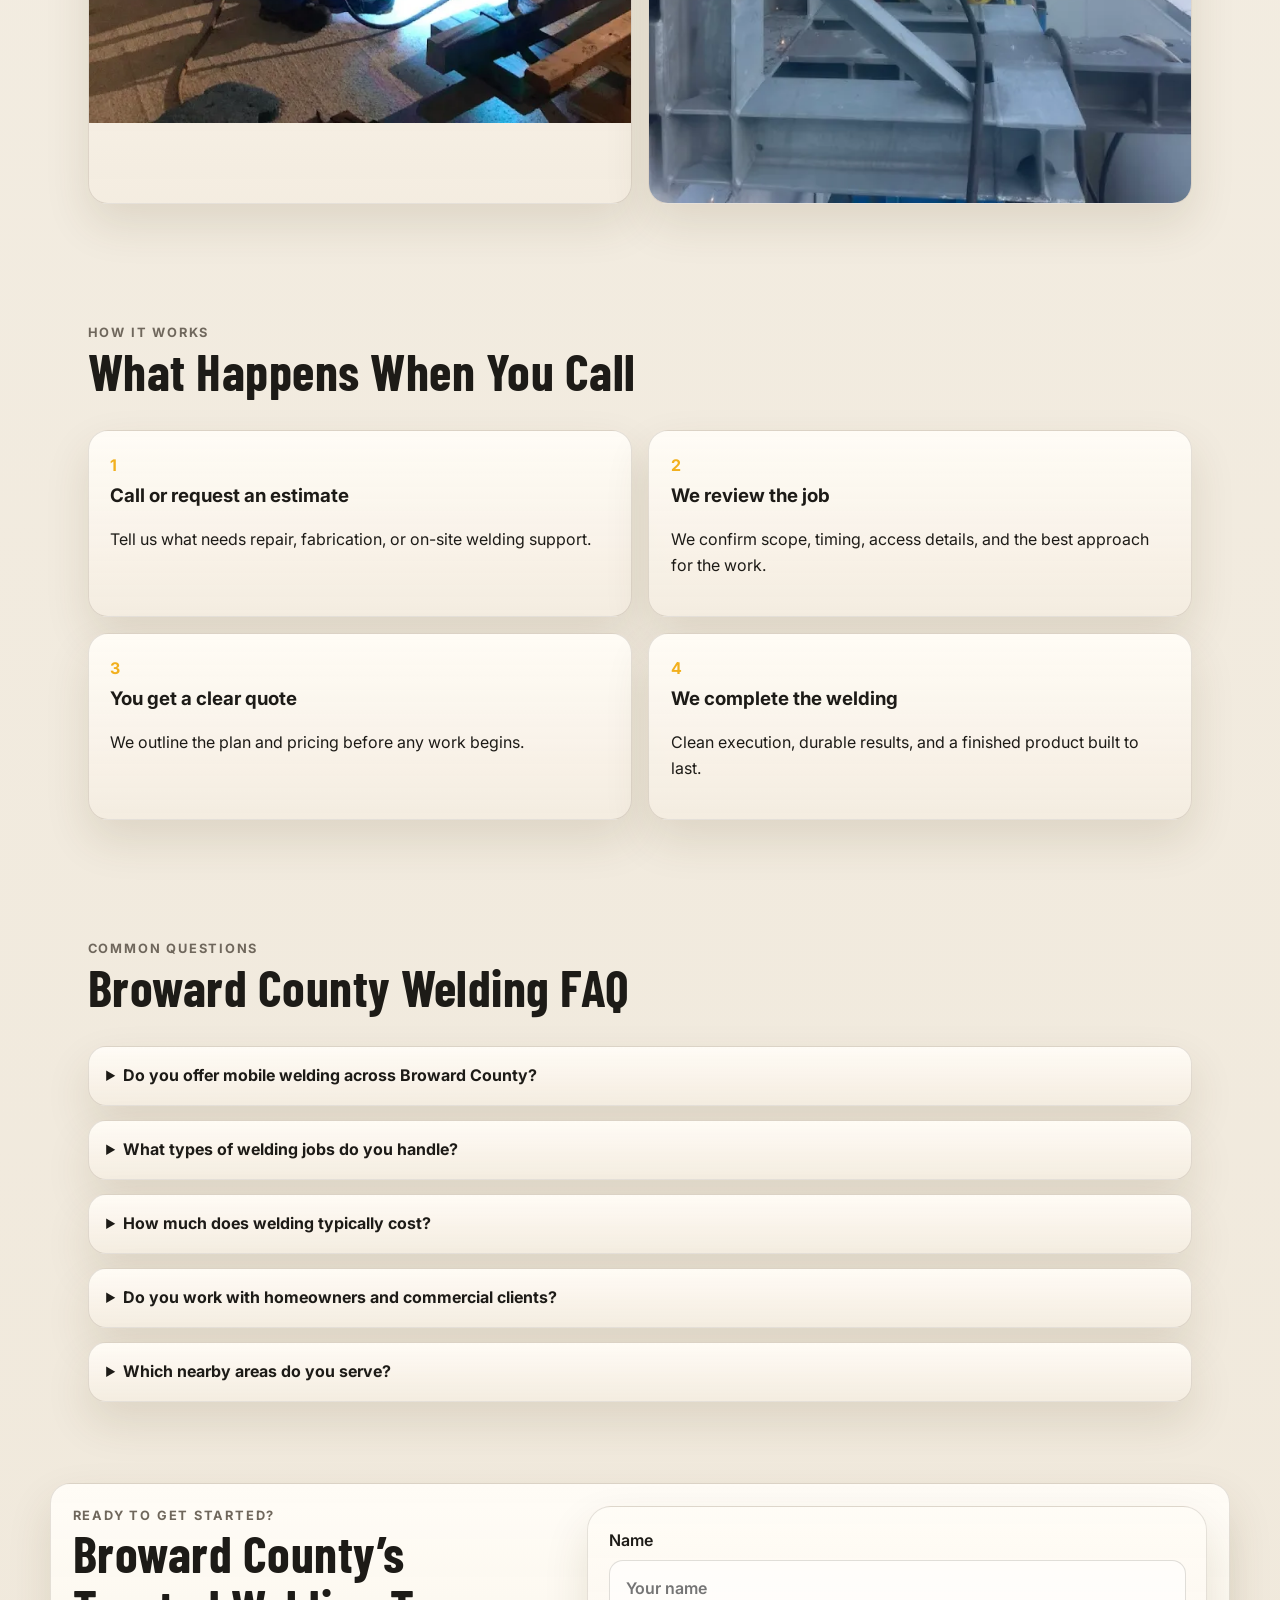
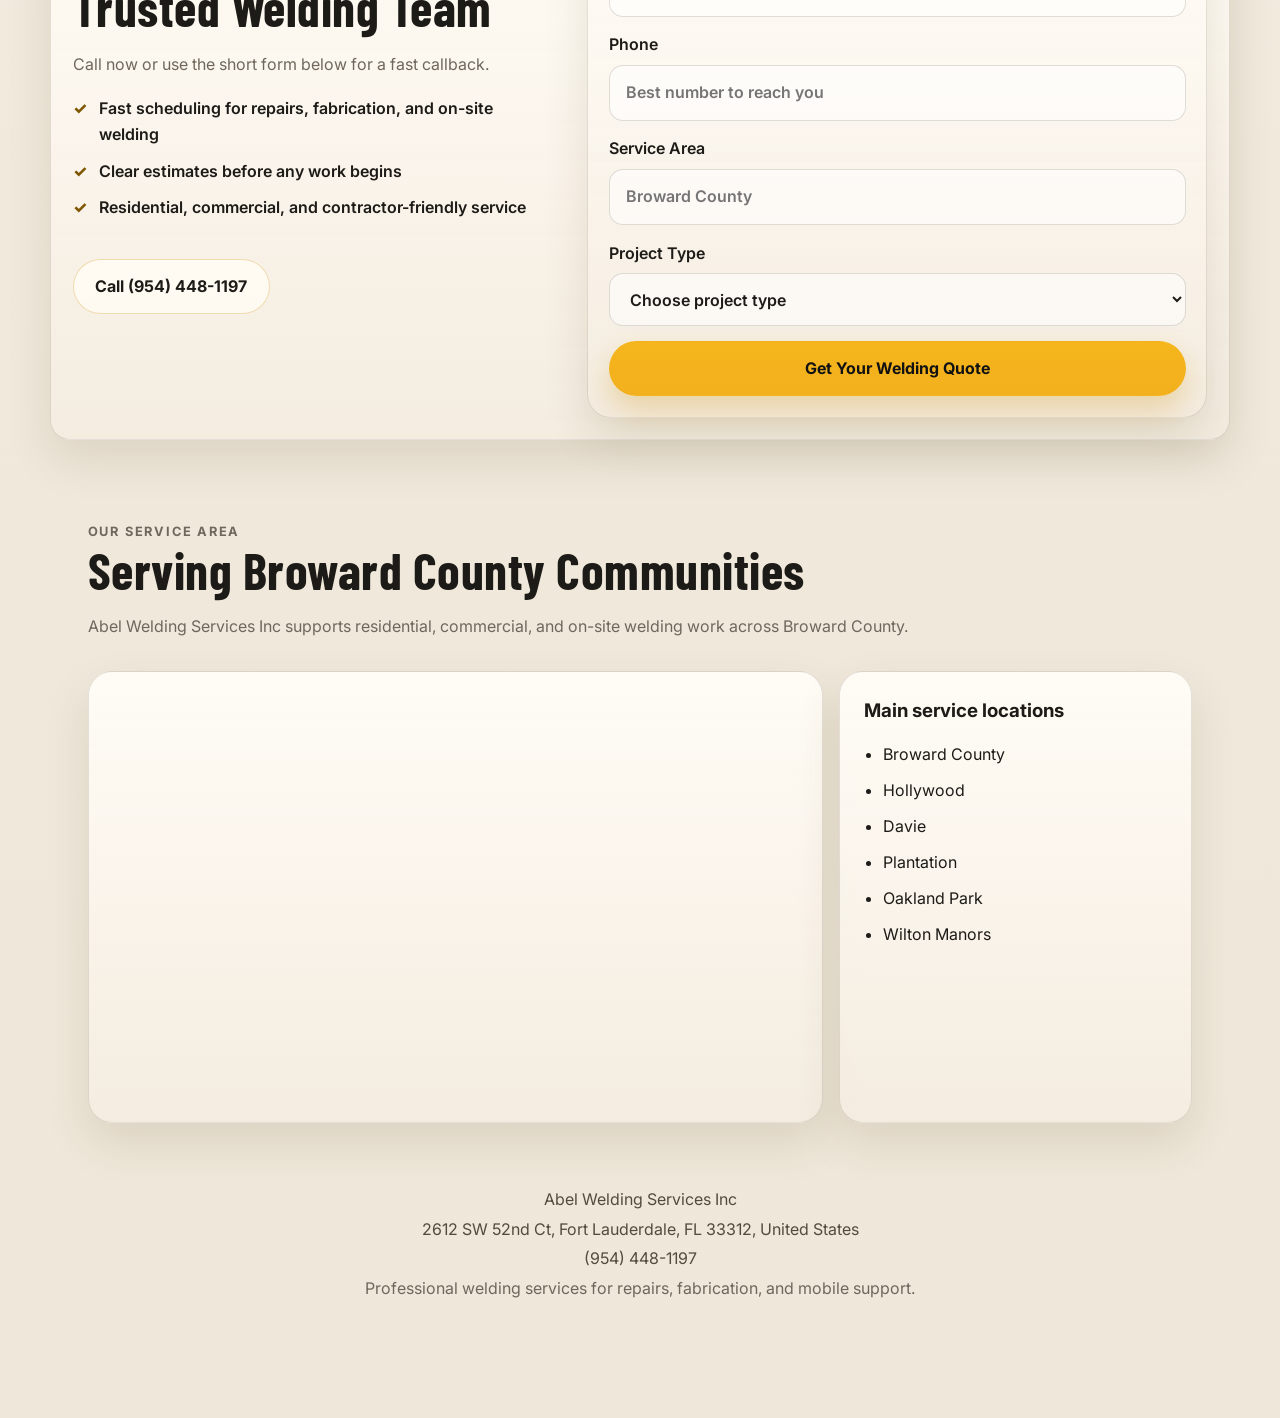
==== commit 63a53e71: "copy: update homepage mobile welding headline" ====
--- a/index.html
+++ b/index.html
@@ -93,7 +93,7 @@
         <div class="hero-inner">
           <div class="hero-copy">
             <p class="eyebrow">Mobile and shop welding services</p>
-            <h1>Broward County Welding Done Right the First Time</h1>
+            <h1>Mobile Welding Across Broward County</h1>
             <ul class="hero-text hero-bullets">
               <li>Precision welding on steel, aluminum &amp; pipe</li>
               <li>Mobile on-site support, ready when you are</li>
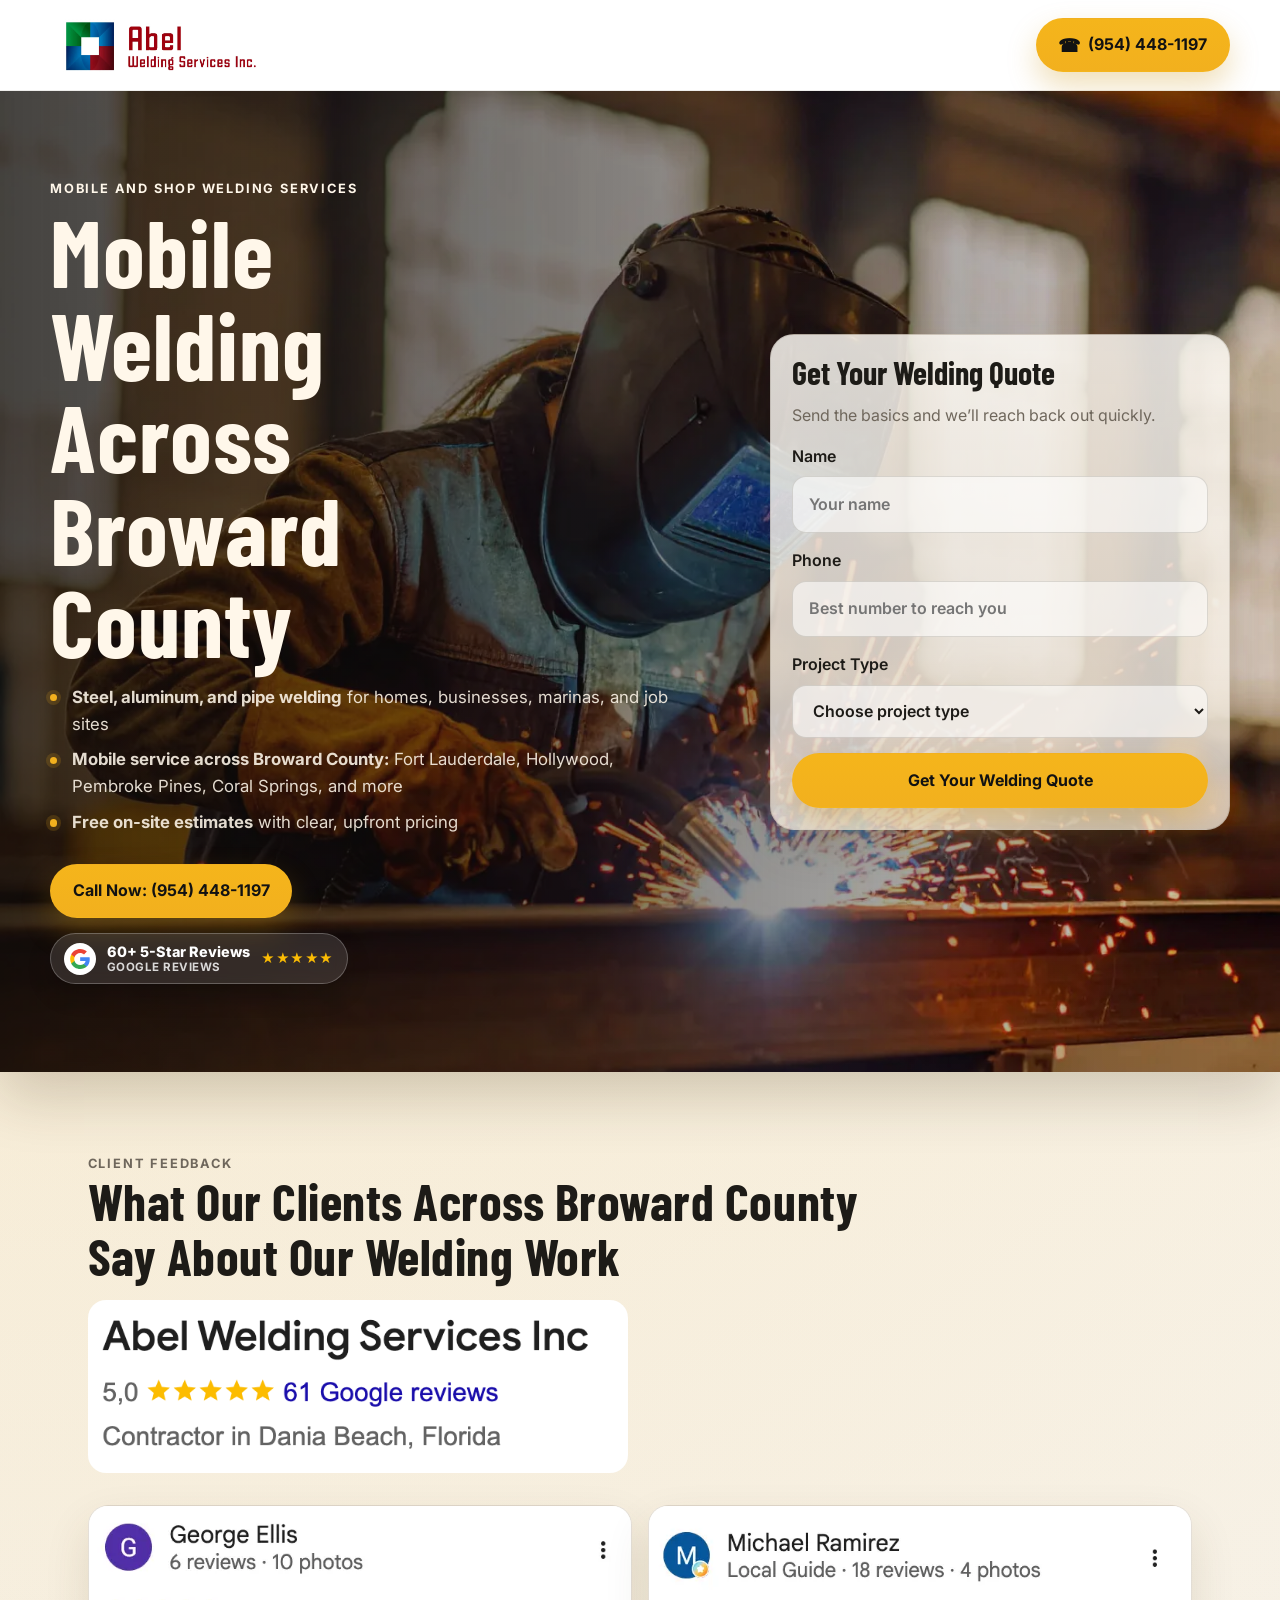
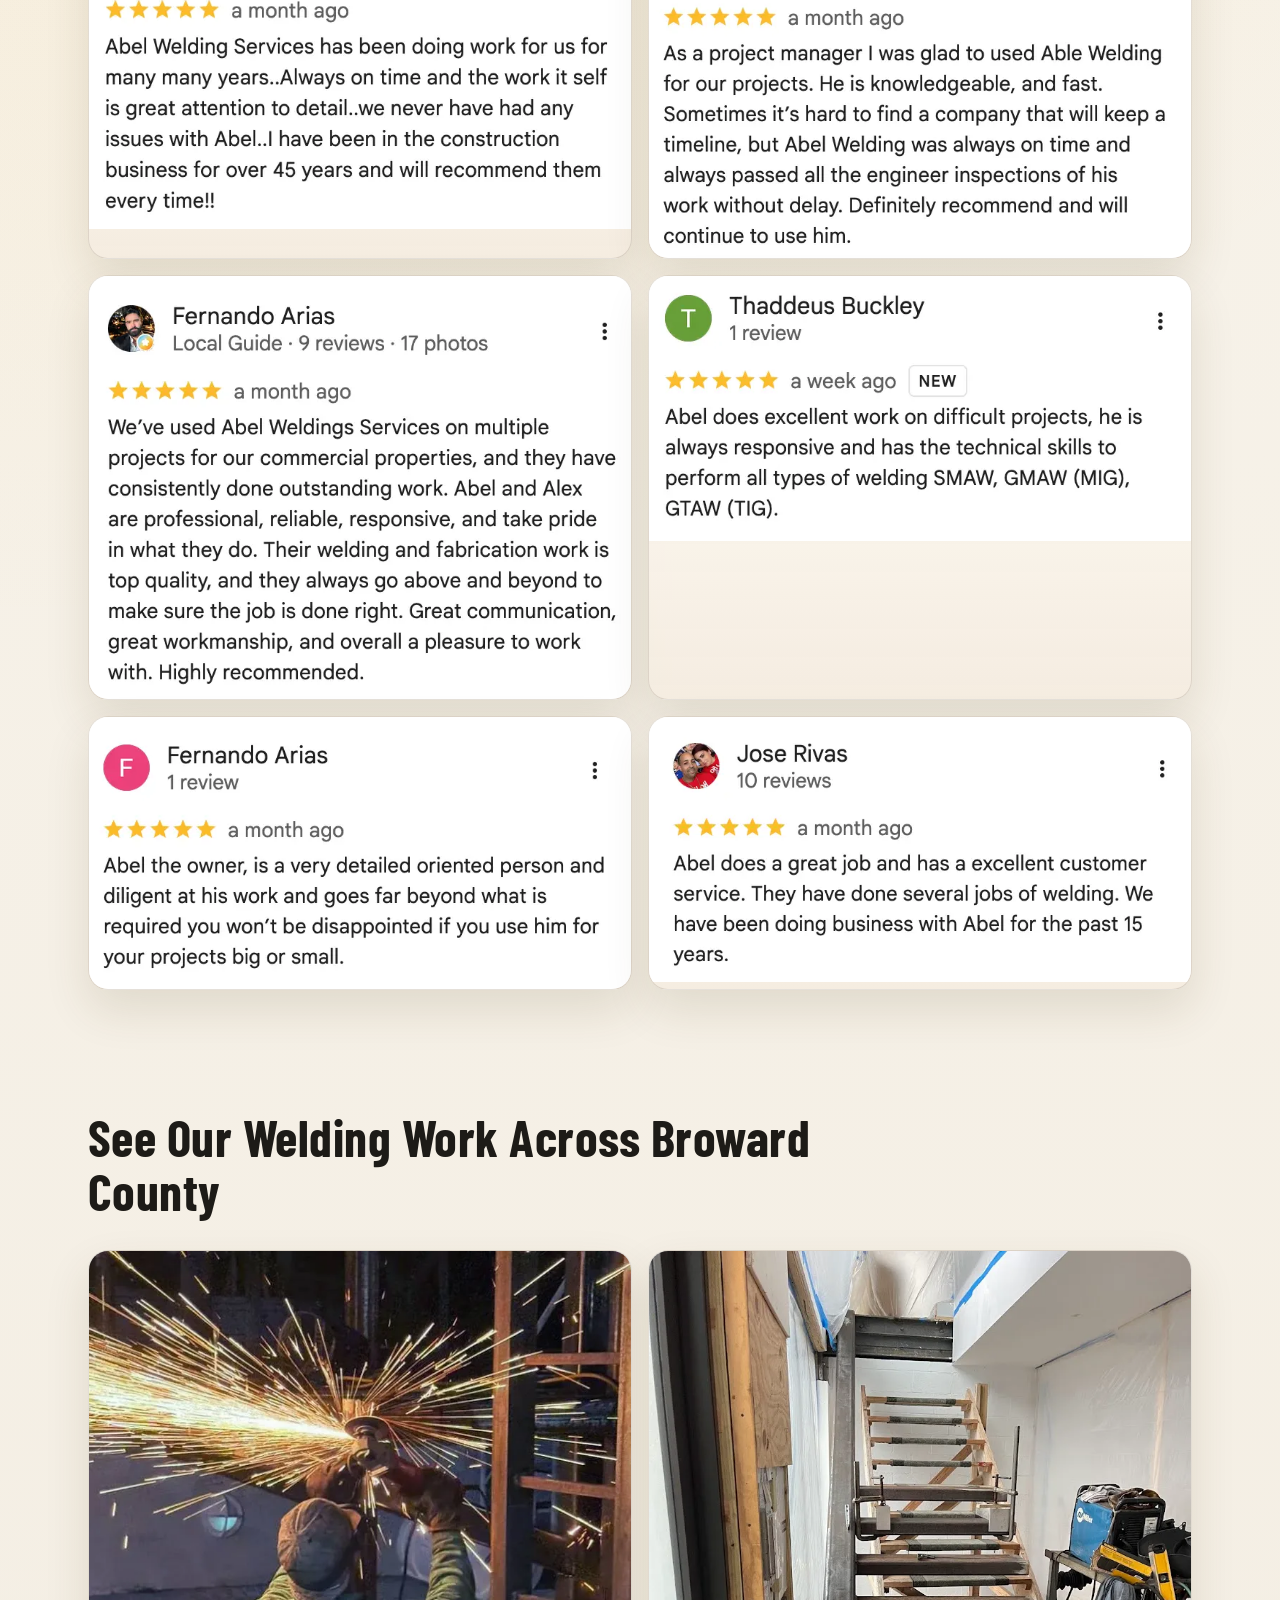
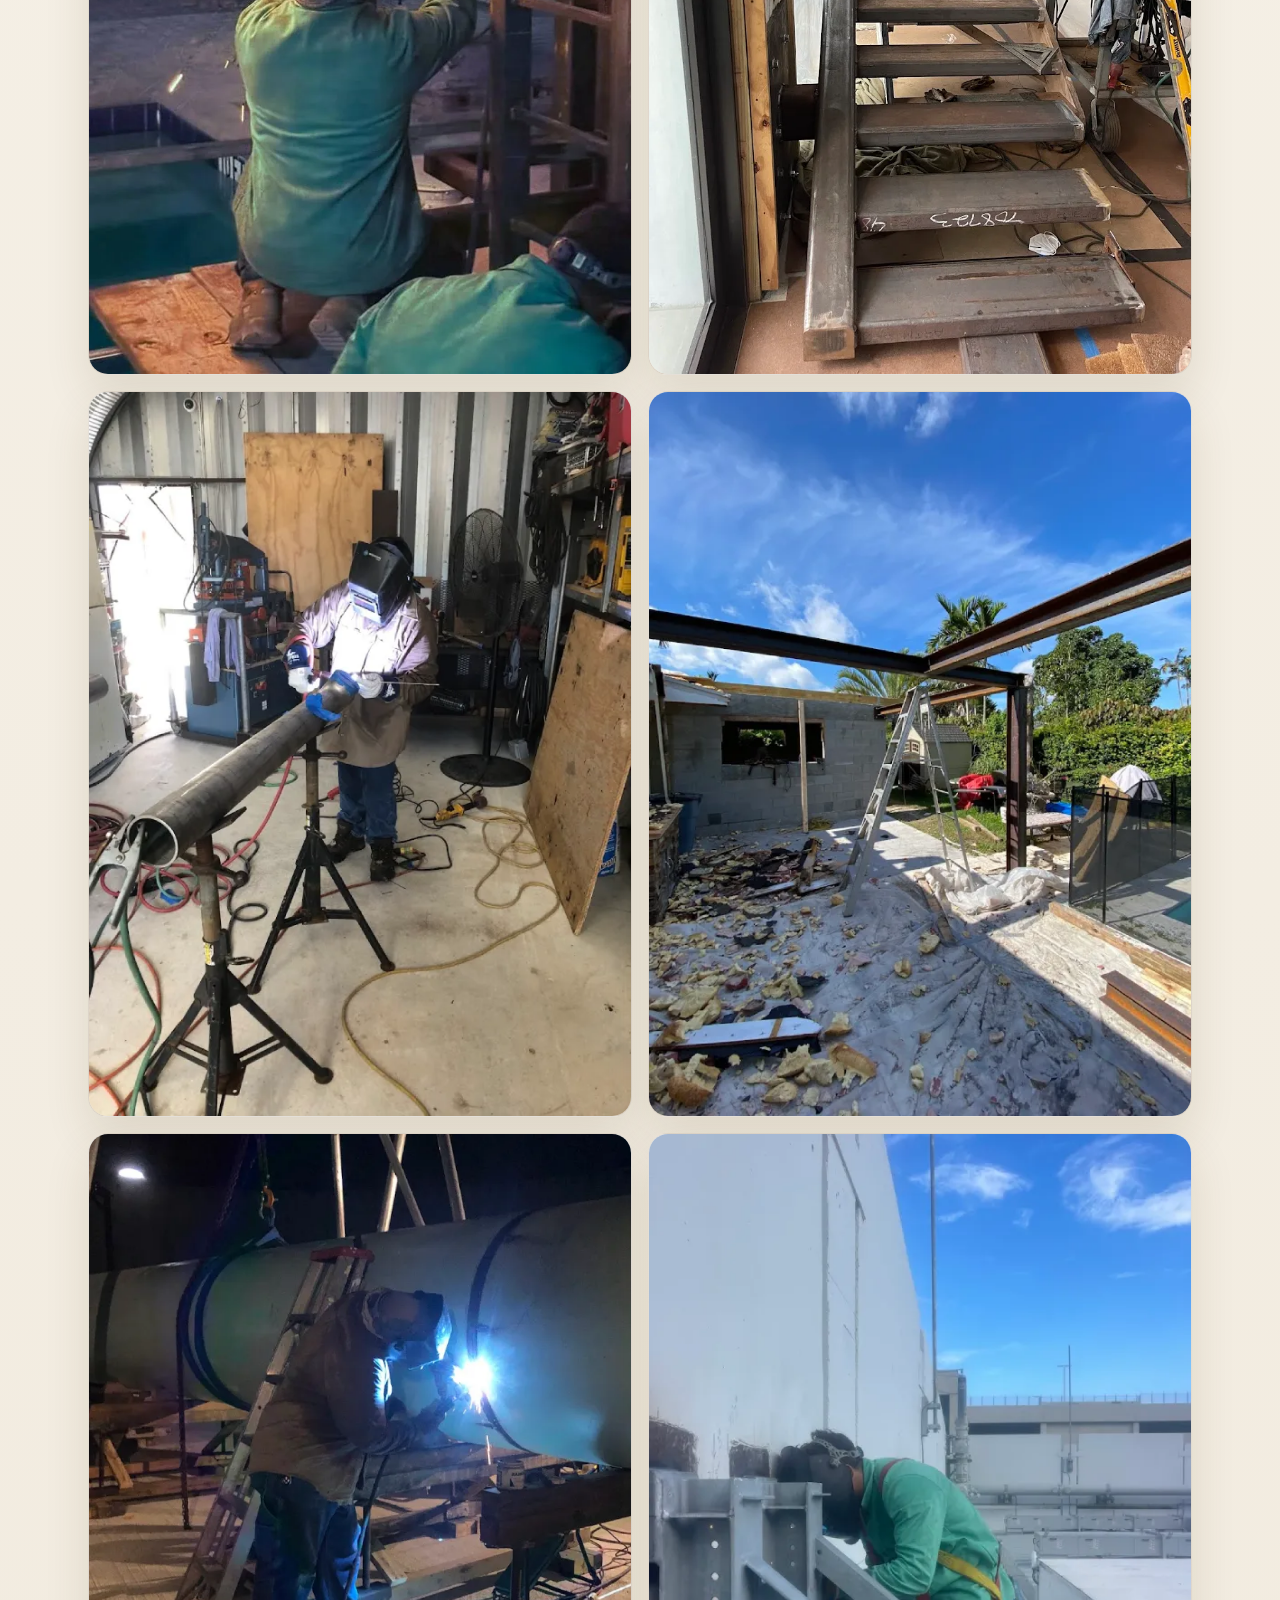
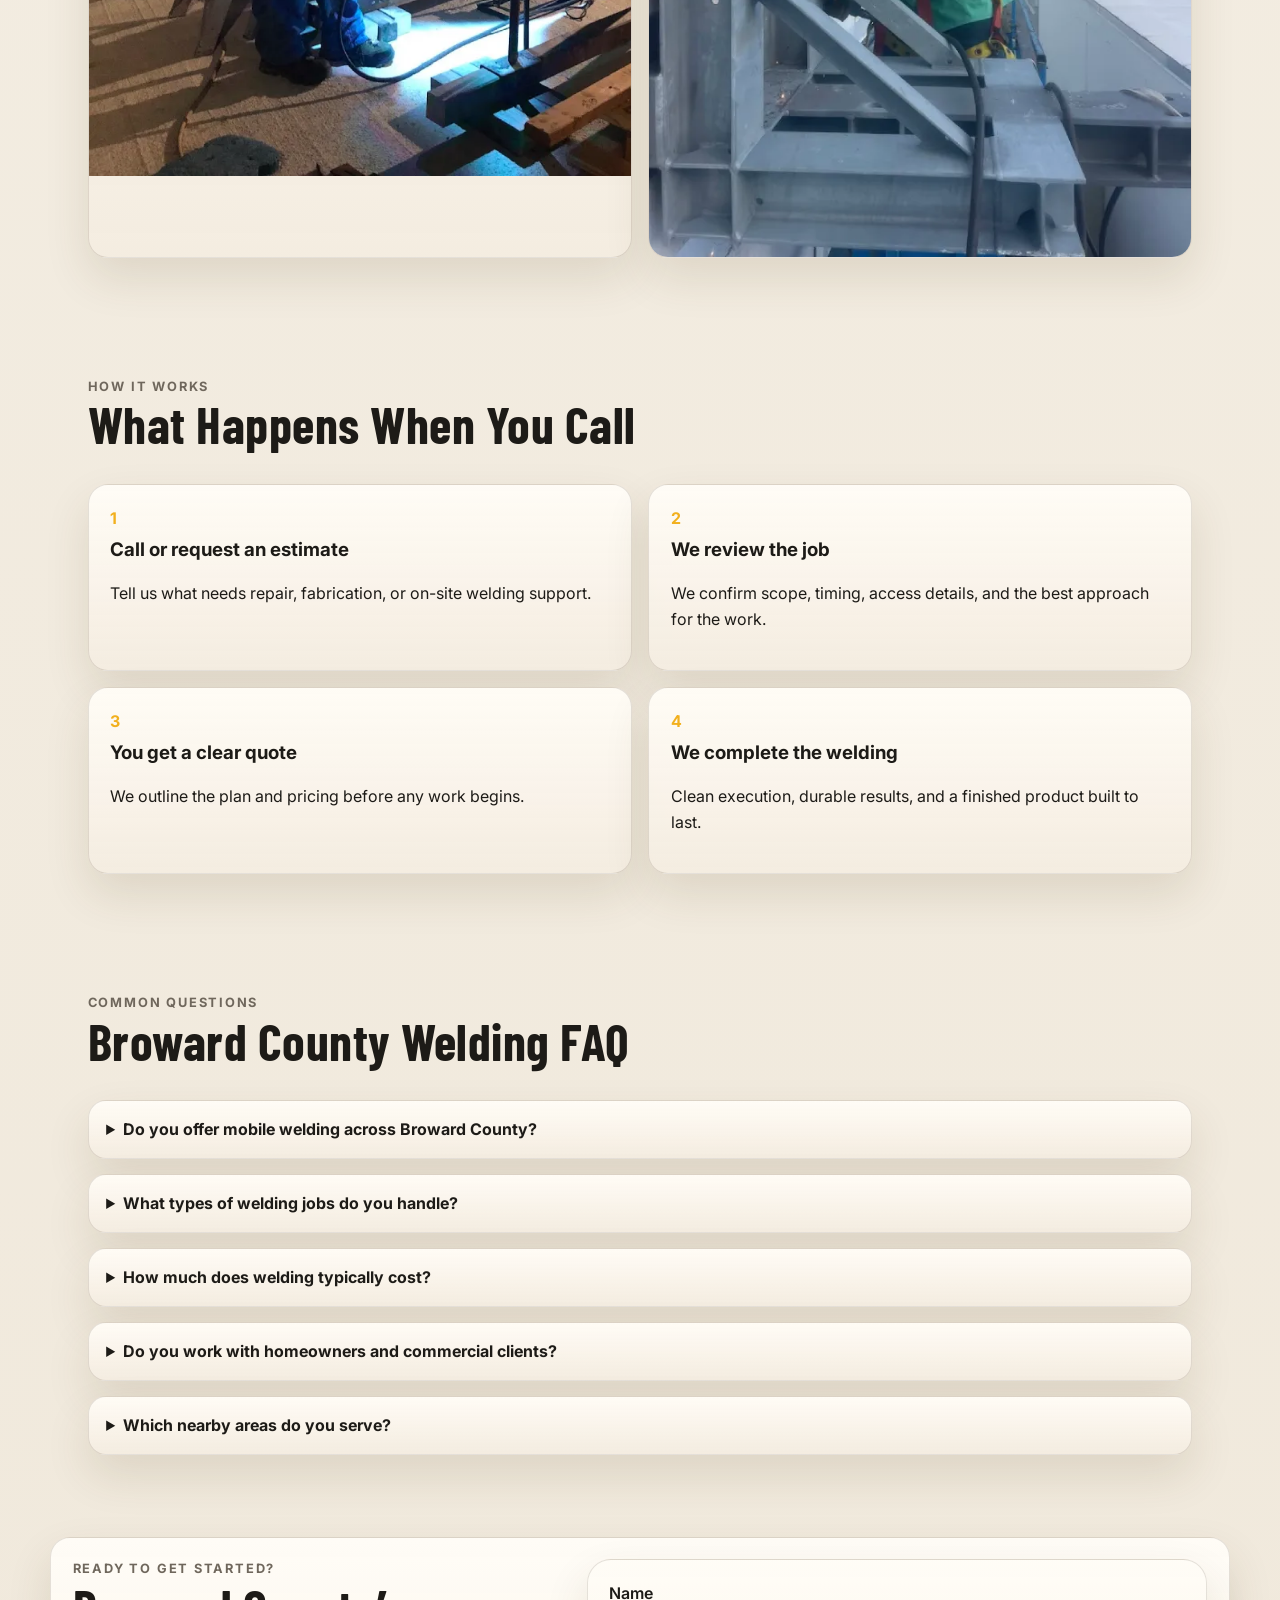
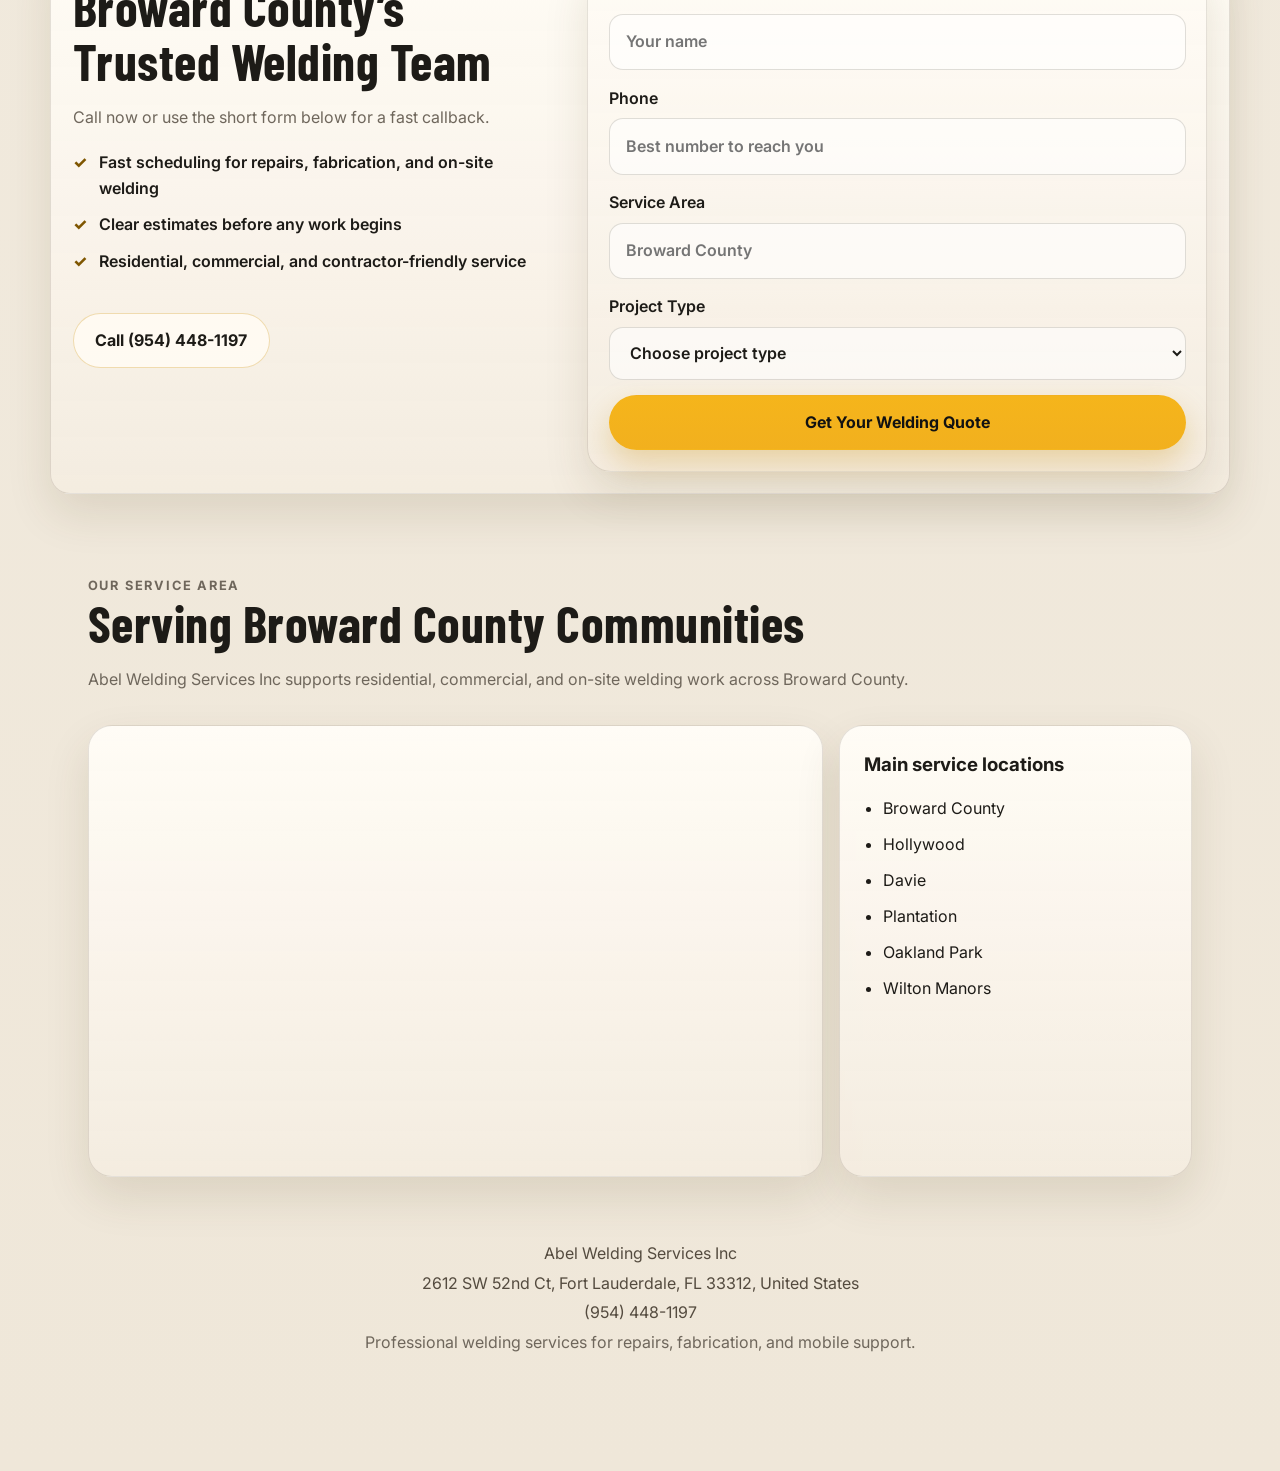
==== commit b554d59f: "copy: update homepage hero benefits" ====
--- a/index.html
+++ b/index.html
@@ -95,9 +95,9 @@
             <p class="eyebrow">Mobile and shop welding services</p>
             <h1>Mobile Welding Across Broward County</h1>
             <ul class="hero-text hero-bullets">
-              <li>Precision welding on steel, aluminum &amp; pipe</li>
-              <li>Mobile on-site support, ready when you are</li>
-              <li>Free estimates with clear, upfront pricing</li>
+              <li><strong>Steel, aluminum, and pipe welding</strong> for homes, businesses, marinas, and job sites</li>
+              <li><strong>Mobile service across Broward County:</strong> Fort Lauderdale, Hollywood, Pembroke Pines, Coral Springs, and more</li>
+              <li><strong>Free on-site estimates</strong> with clear, upfront pricing</li>
             </ul>
             <div class="hero-actions">
               <a class="button button-primary" href="tel:+19544481197" onclick="gtag('event', 'conversion', {'send_to': 'AW-18290450782/YguZCLyflNAcEN7CyJFE'});">Call Now: (954) 448-1197</a>
